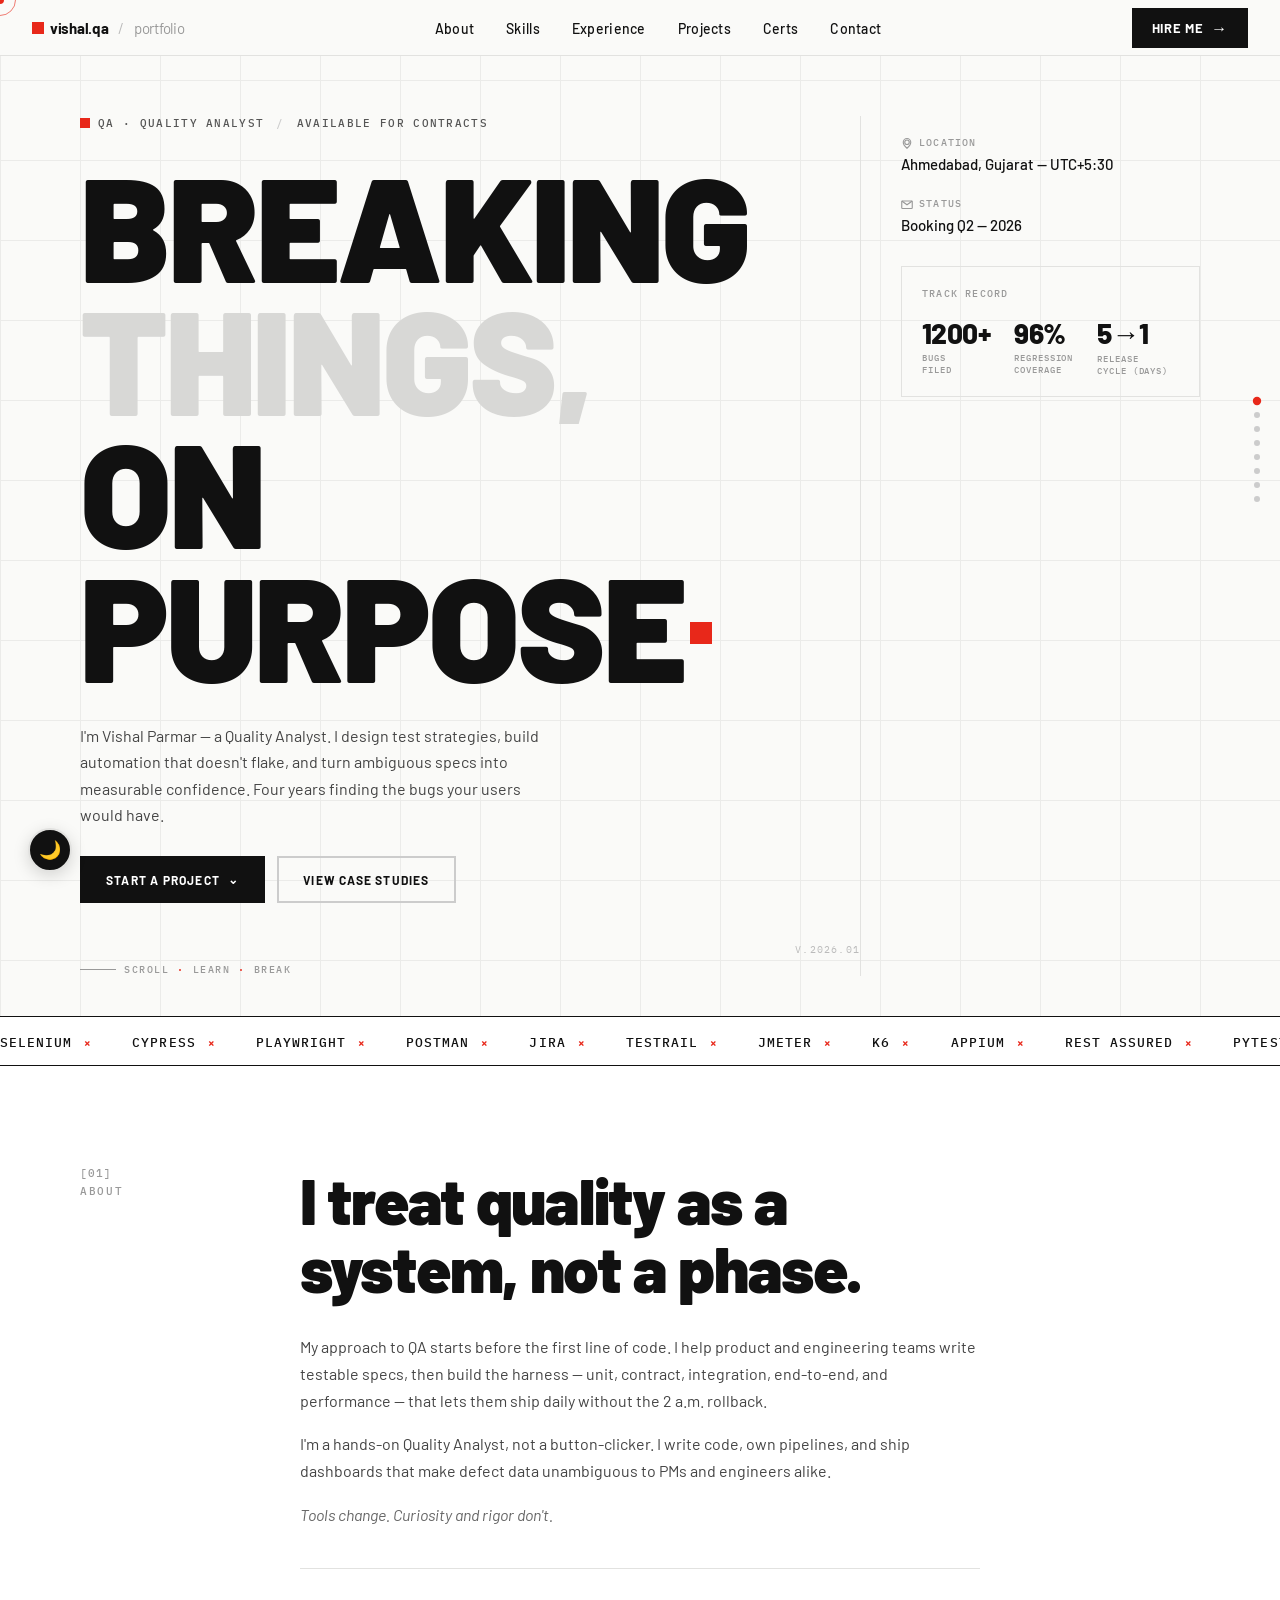
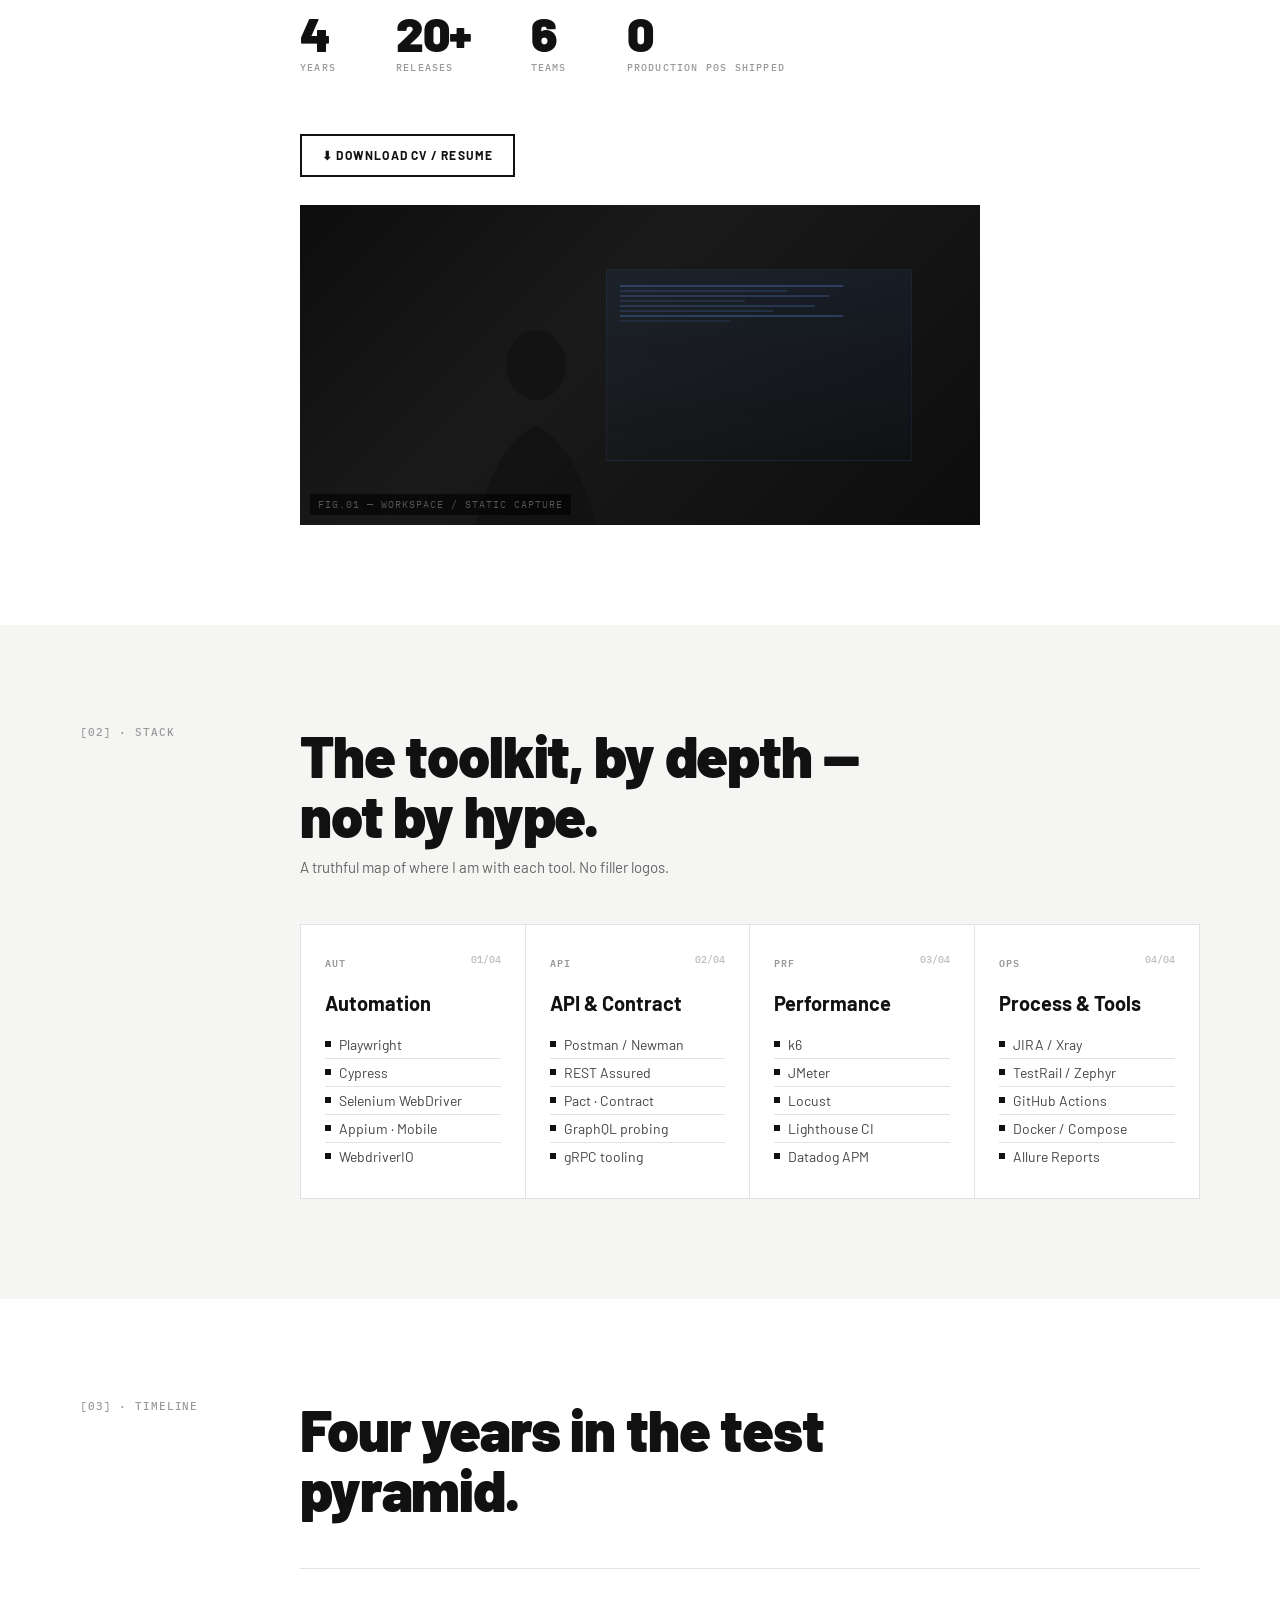
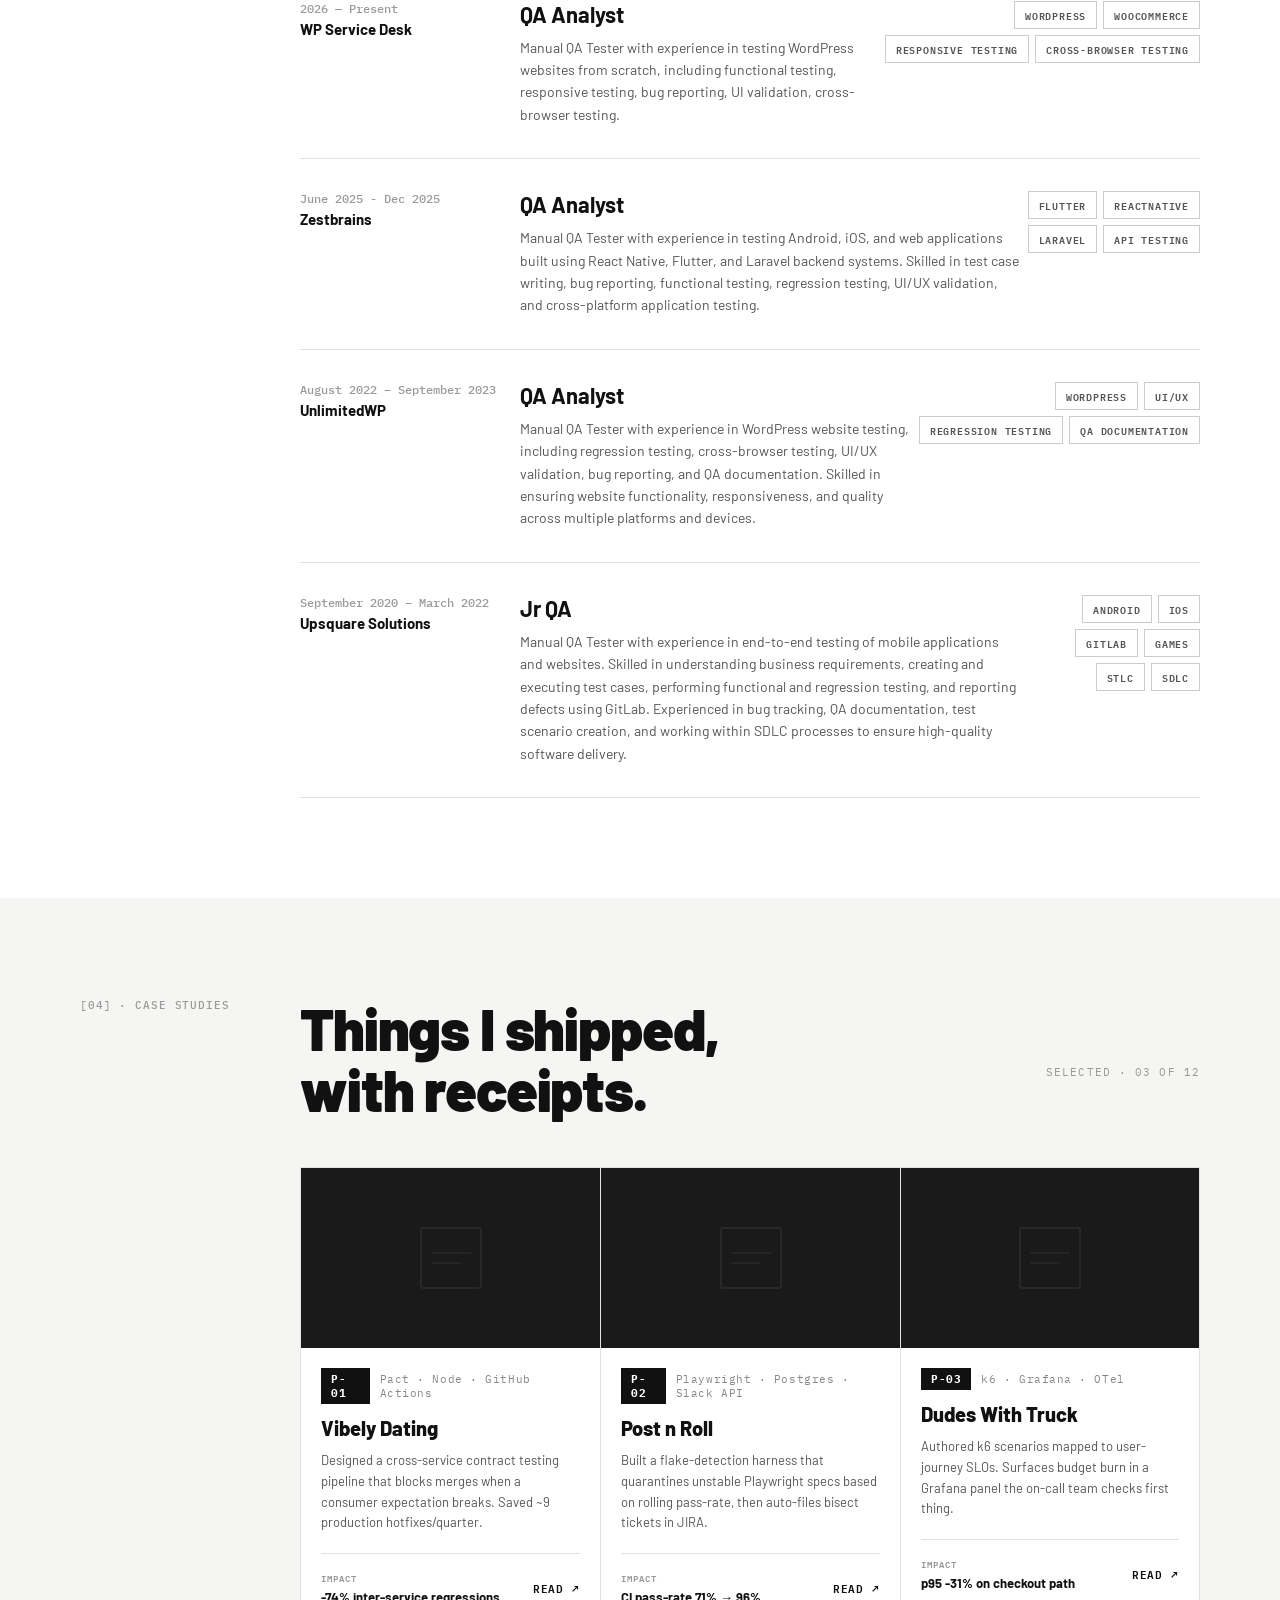
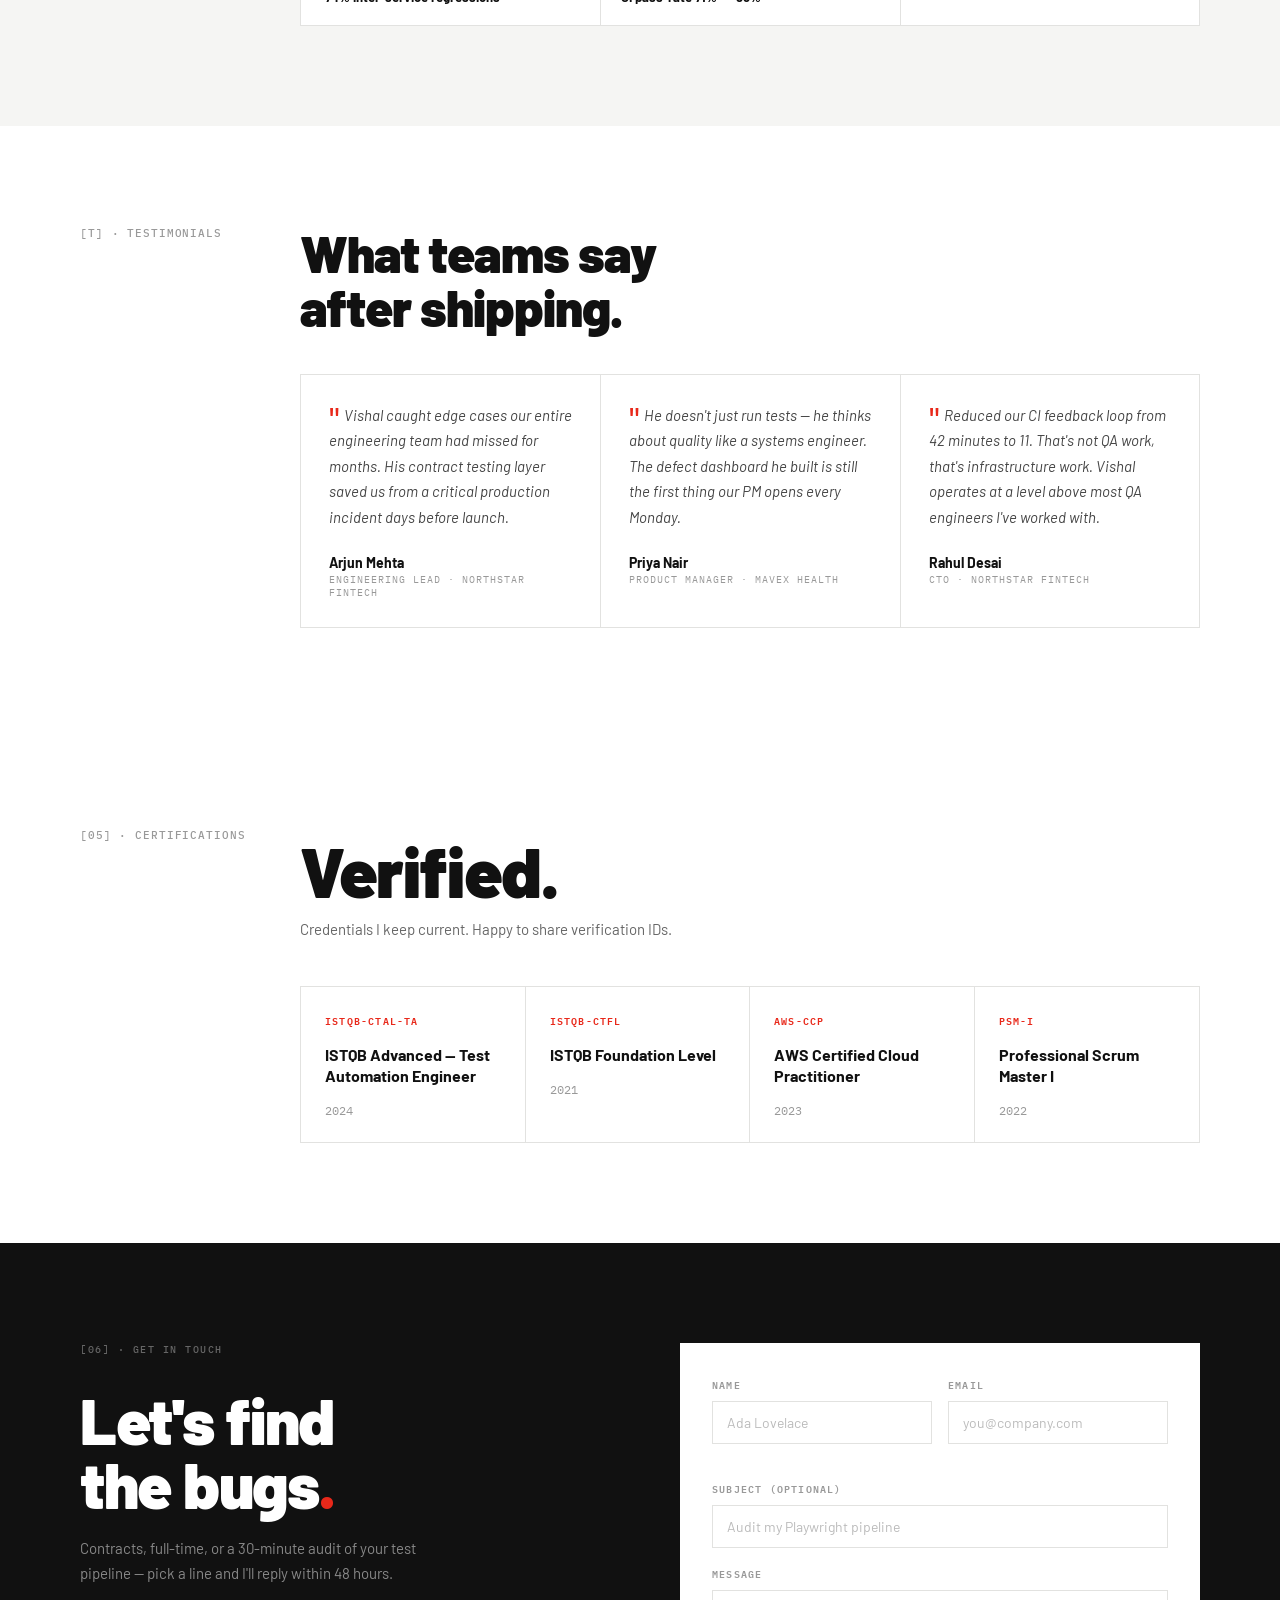
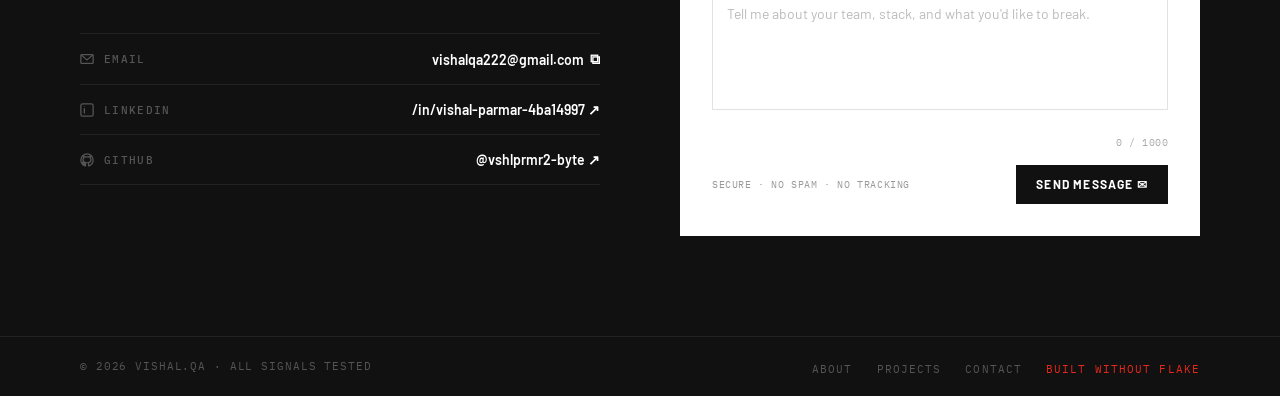
==== index.html @ cb2c998e "Update index.html" ====
<!DOCTYPE html>
<html lang="en">
<head>
<meta charset="UTF-8">
<meta name="viewport" content="width=device-width, initial-scale=1.0">
<title>vishal.qa / portfolio</title>
<meta name="description" content="Vishal Parmar — Quality Analyst. I design test strategies, build automation that doesn't flake, and turn ambiguous specs into measurable confidence.">
<meta name="keywords" content="QA, Quality Analyst, Test Automation, Playwright, Cypress, Selenium, Ahmedabad">
<meta name="author" content="Vishal Parmar">
<meta property="og:title" content="Vishal Parmar — QA Engineer Portfolio">
<meta property="og:description" content="Breaking things on purpose. Quality Analyst with 4 years building automation that doesn't flake.">
<meta property="og:type" content="website">
<meta property="og:url" content="https://vshlprmr2-byte.github.io/VishalQAWebSite/">
<meta name="twitter:card" content="summary_large_image">
<meta name="twitter:title" content="Vishal Parmar — QA Engineer Portfolio">
<meta name="twitter:description" content="Breaking things on purpose. QA Analyst specializing in test automation.">
<link rel="stylesheet" href="style.css">
<link rel="icon" href="data:image/svg+xml,<svg xmlns='http://www.w3.org/2000/svg' viewBox='0 0 32 32'><rect width='32' height='32' fill='%23E8281A'/><circle cx='16' cy='16' r='7' fill='none' stroke='%23fff' stroke-width='2'/><line x1='16' y1='2' x2='16' y2='30' stroke='%23fff' stroke-width='1.5'/><line x1='2' y1='16' x2='30' y2='16' stroke='%23fff' stroke-width='1.5'/></svg>">
<link href="https://fonts.googleapis.com/css2?family=Barlow:ital,wght@0,400;0,500;0,600;0,700;0,800;0,900;1,400;1,700;1,800;1,900&family=Barlow+Condensed:wght@400;500;600;700;800;900&family=IBM+Plex+Mono:wght@400;500&display=swap" rel="stylesheet">

  <!-- Mobile Nav Toggle -->
  <style>
    /*
      Animation delays for hero words — actual keyframes live in style.css
      (slideInWord: grey → black, slideInGhost: grey stays grey)
    */
    .hero-title .word-w1 { animation-delay: 0.12s; -webkit-text-stroke: 0 !important; }
    .hero-title .word-w2 { animation-delay: 0.26s; }
    .hero-title .word-w3 { animation-delay: 0.40s; -webkit-text-stroke: 0 !important; }
    .hero-title .word-w4 { animation-delay: 0.54s; -webkit-text-stroke: 0 !important; }
  </style>
</head>
<body>

<!-- PAGE LOADER -->
<div class="page-loader" id="pageLoader">
  <div class="loader-logo"><div class="loader-red"></div> vishal.qa</div>
  <div class="loader-bar-wrap"><div class="loader-bar"></div></div>
  <div class="loader-text">initialising test suite...</div>
</div>

<!-- CUSTOM CURSOR -->
<div class="cursor-dot" id="cursorDot"></div>
<div class="cursor-ring" id="cursorRing"></div>

<!-- SCROLL PROGRESS -->
<div class="scroll-progress" id="scrollProgress"></div>

<!-- SECTION DOTS -->
<div class="section-progress" id="sectionProgress"></div>

<!-- BACK TO TOP -->
<a href="#hero" class="back-to-top" id="backToTop">↑</a>

<!-- DARK MODE TOGGLE -->
<button class="dark-toggle" id="darkToggle" title="Toggle dark mode">🌙</button>

<!-- COPY TOAST -->
<div class="copy-toast" id="copyToast">EMAIL COPIED ✓</div>

<!-- NAV -->
<nav>
  <a href="#hero" class="nav-logo">
    <span class="red-sq"></span>
    <span>vishal.qa</span>
    <span class="slash">/</span>
    <span class="portfolio">portfolio</span>
  </a>
  <ul class="nav-links">
    <li><a href="#about">About</a></li>
    <li><a href="#skills">Skills</a></li>
    <li><a href="#experience">Experience</a></li>
    <li><a href="#projects">Projects</a></li>
    <li><a href="#certs">Certs</a></li>
    <li><a href="#contact">Contact</a></li>
  </ul>
  <a href="#contact" class="nav-cta">HIRE ME <span class="arrow">→</span></a>
  <button class="hamburger" onclick="toggleMenu()" aria-label="Menu">
    <span></span><span></span><span></span>
  </button>
</nav>
<div class="mobile-menu" id="mobileMenu">
  <a href="#about" onclick="toggleMenu()">About</a>
  <a href="#skills" onclick="toggleMenu()">Skills</a>
  <a href="#experience" onclick="toggleMenu()">Experience</a>
  <a href="#projects" onclick="toggleMenu()">Projects</a>
  <a href="#certs" onclick="toggleMenu()">Certs</a>
  <a href="#contact" onclick="toggleMenu()">Contact</a>
</div>

<!-- HERO -->
<section id="hero">
  <div class="grid-bg"></div>
  <div class="hero-inner">
    <div class="hero-left">
      <div class="hero-badge">
        <span class="red-sq"></span>
        <span>QA · QUALITY ANALYST</span>
        <span class="divider">/</span>
        <span>AVAILABLE FOR CONTRACTS</span>
      </div>

      <h1 class="hero-title">
        <span class="line-solid"><span class="word word-w1">BREAKING</span></span>
        <span class="line-ghost"><span class="word word-w2">THINGS,</span></span>
        <span class="line-solid"><span class="word word-w3">ON</span></span>
        <span class="line-solid"><span class="word word-w4">PURPOSE</span><span class="red-period"></span></span>
      </h1>

      <p class="hero-desc">
        I'm Vishal Parmar — a Quality Analyst. I design test strategies, build automation that doesn't flake, and turn ambiguous specs into measurable confidence. Four years finding the bugs your users would have.
      </p>

      <div class="hero-btns">
        <a href="#contact" class="btn-primary">START A PROJECT <span>⌄</span></a>
        <a href="#projects" class="btn-secondary">VIEW CASE STUDIES</a>
      </div>

      <div class="hero-scroll-hint">
        SCROLL <span class="dot">·</span> LEARN <span class="dot">·</span> BREAK
      </div>

      <div class="hero-version">V.2026.01</div>
    </div>

    <div class="hero-right">
      <div class="hero-info-block">
        <div class="info-label">
          <svg viewBox="0 0 16 16" fill="none" stroke="currentColor" stroke-width="1.5">
            <circle cx="8" cy="7" r="3"/><path d="M8 2C5.24 2 3 4.24 3 7c0 3.75 5 8 5 8s5-4.25 5-8c0-2.76-2.24-5-5-5z"/>
          </svg>
          LOCATION
        </div>
        <div class="info-value">Ahmedabad, Gujarat — UTC+5:30</div>
      </div>

      <div class="hero-info-block">
        <div class="info-label">
          <svg viewBox="0 0 16 16" fill="none" stroke="currentColor" stroke-width="1.5">
            <polyline points="1 4 8 9 15 4"/><rect x="1" y="4" width="14" height="10" rx="1"/>
          </svg>
          STATUS
        </div>
        <div class="info-value">Booking Q2 — 2026</div>
      </div>

      <div class="track-record-card">
        <div class="track-label">TRACK RECORD</div>
        <div class="track-stats">
          <div class="track-stat">
            <div class="stat-num" id="s-bugs">1,200+</div>
            <div class="stat-label">BUGS<br>FILED</div>
          </div>
          <div class="track-stat">
            <div class="stat-num" id="s-regression">96%</div>
            <div class="stat-label">REGRESSION<br>COVERAGE</div>
          </div>
          <div class="track-stat">
            <div class="stat-num" id="s-release">5→1</div>
            <div class="stat-label">RELEASE<br>CYCLE (DAYS)</div>
          </div>
        </div>
      </div>
    </div>
  </div>
</section>

<!-- TICKER -->
<div class="ticker-wrap">
  <div class="ticker-track" id="ticker">
    <!-- items injected via JS -->
  </div>
</div>

<!-- ABOUT -->
<section id="about">
  <div class="about-inner">
    <div class="about-sidebar">
      <div class="section-num">[01]</div>
      <div class="section-label">ABOUT</div>
    </div>
    <div class="about-right fade-in">
      <h2 class="about-heading">I treat quality as a<br>system, not a phase.</h2>
      <p class="about-body">My approach to QA starts before the first line of code. I help product and engineering teams write testable specs, then build the harness — unit, contract, integration, end-to-end, and performance — that lets them ship daily without the 2 a.m. rollback.</p>
      <p class="about-body">I'm a hands-on Quality Analyst, not a button-clicker. I write code, own pipelines, and ship dashboards that make defect data unambiguous to PMs and engineers alike.</p>
      <p class="about-body"><em>Tools change. Curiosity and rigor don't.</em></p>

      <div class="about-divider"></div>

      <div class="about-stats">
        <div class="astat">
          <div class="astat-num" id="s-years">4</div>
          <div class="astat-label">YEARS</div>
        </div>
        <div class="astat">
          <div class="astat-num" id="s-releases">20+</div>
          <div class="astat-label">RELEASES</div>
        </div>
        <div class="astat">
          <div class="astat-num" id="s-teams">6</div>
          <div class="astat-label">TEAMS</div>
        </div>
        <div class="astat">
          <div class="astat-num" id="s-p0s">0</div>
          <div class="astat-label">PRODUCTION P0S SHIPPED</div>
        </div>
      </div>

      <a href="VishalParmarCV.pdf" class="cv-btn" download>⬇ DOWNLOAD CV / RESUME</a>
      <div class="about-img" style="margin-top:28px;">
        <!-- Dark workspace image using CSS art -->
        <div style="width:100%;height:320px;background:linear-gradient(135deg,#0d0d0d 0%,#1a1a1a 40%,#0d0d0d 100%);position:relative;overflow:hidden;">
          <!-- Monitor glow effect -->
          <div style="position:absolute;right:10%;top:20%;width:45%;height:60%;background:linear-gradient(180deg,rgba(40,80,140,0.15) 0%,rgba(20,40,80,0.05) 100%);border:1px solid rgba(80,120,200,0.1);"></div>
          <!-- Code lines -->
          <div style="position:absolute;right:12%;top:25%;width:41%;display:flex;flex-direction:column;gap:3px;">
            <div style="height:2px;background:rgba(100,160,255,0.25);width:80%;"></div>
            <div style="height:2px;background:rgba(100,160,255,0.15);width:60%;"></div>
            <div style="height:2px;background:rgba(100,160,255,0.2);width:75%;"></div>
            <div style="height:2px;background:rgba(100,160,255,0.12);width:45%;"></div>
            <div style="height:2px;background:rgba(100,160,255,0.2);width:70%;"></div>
            <div style="height:2px;background:rgba(100,160,255,0.15);width:55%;"></div>
            <div style="height:2px;background:rgba(100,160,255,0.25);width:80%;"></div>
            <div style="height:2px;background:rgba(100,160,255,0.1);width:40%;"></div>
          </div>
          <!-- Silhouette -->
          <div style="position:absolute;bottom:0;left:20%;width:200px;height:220px;">
            <svg viewBox="0 0 200 220" style="width:100%;height:100%;opacity:0.7;">
              <ellipse cx="100" cy="60" rx="30" ry="35" fill="#111"/>
              <path d="M40 220 Q60 140 100 120 Q140 140 160 220Z" fill="#111"/>
            </svg>
          </div>
          <div style="position:absolute;bottom:10px;left:10px;font-family:'IBM Plex Mono',monospace;font-size:10px;color:#555;letter-spacing:0.1em;text-transform:uppercase;background:rgba(0,0,0,0.6);padding:4px 8px;">FIG.01 — WORKSPACE / STATIC CAPTURE</div>
        </div>
      </div>
    </div>
  </div>
</section>

<!-- SKILLS -->
<section id="skills">
  <div class="skills-inner">
    <div>
      <div class="section-num">[02] · STACK</div>
    </div>
    <div class="fade-in">
      <h2 class="skills-heading">The toolkit, by depth —<br>not by hype.</h2>
      <p class="skills-sub">A truthful map of where I am with each tool. No filler logos.</p>

      <div class="skills-grid" id="skills-grid">
    </div>
  </div>
</section>

<!-- EXPERIENCE -->
<section id="experience">
  <div class="exp-inner">
    <div>
      <div class="section-num">[03] · TIMELINE</div>
    </div>
    <div class="fade-in">
      <h2 class="exp-heading">Four years in the test<br>pyramid.</h2>
      <div class="exp-list" id="exp-list">
      </div>
    </div>
  </div>
</section>

<!-- PROJECTS -->
<section id="projects">
  <div class="proj-inner">
    <div>
      <div class="section-num">[04] · CASE STUDIES</div>
    </div>
    <div class="fade-in">
      <div class="proj-heading-row">
        <h2 class="proj-heading">Things I shipped,<br>with receipts.</h2>
        <div class="proj-count">SELECTED · 03 OF 12</div>
      </div>

      <div class="proj-grid" id="proj-grid">
      </div>
    </div>
  </div>
</section>


<!-- TESTIMONIALS -->
<section id="testimonials">
  <div class="test-inner">
    <div>
      <div class="section-num">[T] · TESTIMONIALS</div>
    </div>
    <div class="fade-in">
      <h2 class="test-heading">What teams say<br>after shipping.</h2>
      <div class="test-grid">
        <div class="test-card">
          <p class="test-quote">Vishal caught edge cases our entire engineering team had missed for months. His contract testing layer saved us from a critical production incident days before launch.</p>
          <div class="test-author">Arjun Mehta</div>
          <div class="test-role">Engineering Lead · Northstar Fintech</div>
        </div>
        <div class="test-card">
          <p class="test-quote">He doesn't just run tests — he thinks about quality like a systems engineer. The defect dashboard he built is still the first thing our PM opens every Monday.</p>
          <div class="test-author">Priya Nair</div>
          <div class="test-role">Product Manager · Mavex Health</div>
        </div>
        <div class="test-card">
          <p class="test-quote">Reduced our CI feedback loop from 42 minutes to 11. That's not QA work, that's infrastructure work. Vishal operates at a level above most QA engineers I've worked with.</p>
          <div class="test-author">Rahul Desai</div>
          <div class="test-role">CTO · Northstar Fintech</div>
        </div>
      </div>
    </div>
  </div>
</section>

<!-- CERTS -->
<section id="certs">
  <div class="certs-inner">
    <div>
      <div class="section-num">[05] · CERTIFICATIONS</div>
    </div>
    <div class="fade-in">
      <h2 class="certs-heading">Verified.</h2>
      <p class="certs-sub">Credentials I keep current. Happy to share verification IDs.</p>

      <div class="certs-grid" id="certs-grid">
      </div>
    </div>
  </div>
</section>

<!-- CONTACT -->
<section id="contact">
  <div class="contact-inner">
    <div class="contact-left">
      <div class="contact-section-label">[06] · GET IN TOUCH</div>
      <h2 class="contact-heading">Let's find<br>the bugs<span class="red-period">.</span></h2>
      <p class="contact-desc">Contracts, full-time, or a 30-minute audit of your test pipeline — pick a line and I'll reply within 48 hours.</p>

      <ul class="contact-links">
        <li class="contact-link">
          <span class="contact-link-label">
            <svg width="14" height="14" viewBox="0 0 16 16" fill="none" stroke="currentColor" stroke-width="1.5"><rect x="1" y="3" width="14" height="10" rx="1"/><polyline points="1 3 8 9 15 3"/></svg>
            EMAIL
          </span>
          <button class="copy-email-btn" onclick="copyEmail()">vishalqa222@gmail.com <span>⧉</span></button>
        </li>
        <li class="contact-link">
          <span class="contact-link-label">
            <svg width="14" height="14" viewBox="0 0 16 16" fill="none" stroke="currentColor" stroke-width="1.5"><rect x="1" y="1" width="14" height="14" rx="2"/><path d="M5 12V6M5 4v-.5"/></svg>
            LINKEDIN
          </span>
          <a href="https://www.linkedin.com/in/vishal-parmar-4ba14997" target="_blank" class="contact-link-val">/in/vishal-parmar-4ba14997 ↗</a>
        </li>
        <li class="contact-link">
          <span class="contact-link-label">
            <svg width="14" height="14" viewBox="0 0 16 16" fill="none" stroke="currentColor" stroke-width="1.5"><path d="M8 1C4.13 1 1 4.13 1 8c0 3.09 2.01 5.72 4.79 6.65.35.06.48-.15.48-.34v-1.2c-1.95.42-2.36-.94-2.36-.94-.32-.81-.78-1.02-.78-1.02-.64-.43.05-.42.05-.42.7.05 1.07.72 1.07.72.62 1.07 1.63.76 2.03.58.06-.45.24-.76.44-.93-1.55-.18-3.19-.78-3.19-3.46 0-.76.27-1.39.72-1.88-.07-.18-.31-.89.07-1.85 0 0 .59-.19 1.93.72a6.7 6.7 0 0 1 3.5 0c1.34-.91 1.93-.72 1.93-.72.38.96.14 1.67.07 1.85.45.49.72 1.12.72 1.88 0 2.69-1.64 3.28-3.2 3.45.25.22.48.65.48 1.31v1.94c0 .19.13.41.49.34A7.001 7.001 0 0 0 15 8C15 4.13 11.87 1 8 1z"/></svg>
            GITHUB
          </span>
          <a href="https://github.com/vshlprmr2-byte" target="_blank" class="contact-link-val">@vshlprmr2-byte ↗</a>
        </li>
      </ul>
    </div>

    <div class="contact-form">
      <div class="form-row">
        <div class="form-group" style="margin-bottom:0;">
          <label class="form-label">NAME</label>
          <input type="text" id="f-name" class="form-input" placeholder="Ada Lovelace"><span class="field-error" id="err-name"></span>
        </div>
        <div class="form-group" style="margin-bottom:0;">
          <label class="form-label">EMAIL</label>
          <input type="email" id="f-email" class="form-input" placeholder="you@company.com"><span class="field-error" id="err-email"></span>
        </div>
      </div>
      <div class="form-group">
        <label class="form-label">SUBJECT (OPTIONAL)</label>
        <input type="text" id="f-subject" class="form-input" placeholder="Audit my Playwright pipeline">
      </div>
      <div class="form-group">
        <label class="form-label">MESSAGE</label>
        <textarea id="f-message" class="form-textarea" placeholder="Tell me about your team, stack, and what you'd like to break." maxlength="1000" oninput="updateCharCount()"></textarea><span class="field-error" id="err-message"></span><div class="char-count" id="char-count">0 / 1000</div>
      </div>
      <div id="form-success" class="form-success-msg">✓ MESSAGE SENT — I'LL REPLY WITHIN 48 HOURS</div>
      <div class="form-footer">
        <span class="form-trust">SECURE · NO SPAM · NO TRACKING</span>
        <button class="btn-send" onclick="handleSend()">SEND MESSAGE ✉</button>
      </div>
    </div>
  </div>
</section>

<!-- FOOTER -->
<footer>
  <span class="footer-copy">© 2026 VISHAL.QA · ALL SIGNALS TESTED</span>
  <ul class="footer-links">
    <li><a href="#about">ABOUT</a></li>
    <li><a href="#projects">PROJECTS</a></li>
    <li><a href="#contact">CONTACT</a></li>
    <li><a href="#" class="built">BUILT WITHOUT FLAKE</a></li>
  </ul>
</footer>

<script>
  // ─── TICKER ───
  const tools = ['SELENIUM','CYPRESS','PLAYWRIGHT','POSTMAN','JIRA','TESTRAIL','JMETER','K6','APPIUM','REST ASSURED','PYTEST','ALLURE','GITHUB ACTIONS','PACT','GRAFANA','DOCKER'];
  const ticker = document.getElementById('ticker');
  const items = [...tools, ...tools]; // double for seamless loop
  ticker.innerHTML = items.map(t =>
    `<span class="ticker-item">${t}<span class="x">×</span></span>`
  ).join('');

  // ─── FADE IN ───
  const observer = new IntersectionObserver((entries) => {
    entries.forEach(e => {
      if (e.isIntersecting) {
        e.target.classList.add('visible');
      }
    });
  }, { threshold: 0.1 });

  document.querySelectorAll('.fade-in').forEach(el => observer.observe(el));

  // ─── SEND ───
  // ─── FORM VALIDATION ───
  function validateEmail(email) {
    return /^[^\s@]+@[^\s@]+\.[^\s@]+$/.test(email);
  }

  function setFieldState(input, errorEl, isValid, msg) {
    input.classList.toggle('error', !isValid);
    input.classList.toggle('success', isValid);
    errorEl.textContent = isValid ? '' : msg;
  }

  function clearFieldState(input, errorEl) {
    input.classList.remove('error', 'success');
    errorEl.textContent = '';
  }

  // Live validation on blur
  document.getElementById('f-name').addEventListener('blur', function() {
    const val = this.value.trim();
    setFieldState(this, document.getElementById('err-name'),
      val.length >= 2, val.length === 0 ? 'NAME IS REQUIRED' : 'NAME IS TOO SHORT');
  });
  document.getElementById('f-name').addEventListener('input', function() {
    if (this.classList.contains('error')) {
      const val = this.value.trim();
      setFieldState(this, document.getElementById('err-name'),
        val.length >= 2, val.length === 0 ? 'NAME IS REQUIRED' : 'NAME IS TOO SHORT');
    }
  });

  document.getElementById('f-email').addEventListener('blur', function() {
    const val = this.value.trim();
    setFieldState(this, document.getElementById('err-email'),
      validateEmail(val), val.length === 0 ? 'EMAIL IS REQUIRED' : 'ENTER A VALID EMAIL ADDRESS');
  });
  document.getElementById('f-email').addEventListener('input', function() {
    if (this.classList.contains('error')) {
      const val = this.value.trim();
      setFieldState(this, document.getElementById('err-email'),
        validateEmail(val), val.length === 0 ? 'EMAIL IS REQUIRED' : 'ENTER A VALID EMAIL ADDRESS');
    }
  });

  document.getElementById('f-message').addEventListener('blur', function() {
    const val = this.value.trim();
    setFieldState(this, document.getElementById('err-message'),
      val.length >= 10, val.length === 0 ? 'MESSAGE IS REQUIRED' : 'MESSAGE IS TOO SHORT (MIN 10 CHARS)');
  });
  document.getElementById('f-message').addEventListener('input', function() {
    if (this.classList.contains('error')) {
      const val = this.value.trim();
      setFieldState(this, document.getElementById('err-message'),
        val.length >= 10, val.length === 0 ? 'MESSAGE IS REQUIRED' : 'MESSAGE IS TOO SHORT (MIN 10 CHARS)');
    }
  });

  function updateCharCount() {
    const ta = document.getElementById('f-message');
    const cc = document.getElementById('char-count');
    const len = ta.value.length;
    cc.textContent = len + ' / 1000';
    cc.className = 'char-count' + (len > 900 ? ' over' : len > 700 ? ' warn' : '');
  }

  async function handleSend() {
    const name    = document.getElementById('f-name');
    const email   = document.getElementById('f-email');
    const subject = document.getElementById('f-subject');
    const message = document.getElementById('f-message');
    const btn     = document.querySelector('.btn-send');

    const nameVal    = name.value.trim();
    const emailVal   = email.value.trim();
    const messageVal = message.value.trim();

    let valid = true;

    // Validate name
    if (nameVal.length < 2) {
      setFieldState(name, document.getElementById('err-name'), false,
        nameVal.length === 0 ? 'NAME IS REQUIRED' : 'NAME IS TOO SHORT');
      valid = false;
    } else {
      setFieldState(name, document.getElementById('err-name'), true, '');
    }

    // Validate email
    if (!validateEmail(emailVal)) {
      setFieldState(email, document.getElementById('err-email'), false,
        emailVal.length === 0 ? 'EMAIL IS REQUIRED' : 'ENTER A VALID EMAIL ADDRESS');
      valid = false;
    } else {
      setFieldState(email, document.getElementById('err-email'), true, '');
    }

    // Validate message
    if (messageVal.length < 10) {
      setFieldState(message, document.getElementById('err-message'), false,
        messageVal.length === 0 ? 'MESSAGE IS REQUIRED' : 'MESSAGE IS TOO SHORT (MIN 10 CHARS)');
      valid = false;
    } else {
      setFieldState(message, document.getElementById('err-message'), true, '');
    }

    if (!valid) {
      // Shake the button
      btn.style.transform = 'translateX(-6px)';
      setTimeout(() => btn.style.transform = 'translateX(6px)', 80);
      setTimeout(() => btn.style.transform = 'translateX(-4px)', 160);
      setTimeout(() => btn.style.transform = 'translateX(0)', 240);
      return;
    }

    // ── FORMSPREE SUBMISSION ──
    btn.textContent = 'SENDING...';
    btn.disabled = true;
    btn.style.opacity = '0.7';

    try {
      const formData = new FormData();
      formData.append('name',    nameVal);
      formData.append('email',   emailVal);
      formData.append('subject', subject.value.trim() || '(no subject)');
      formData.append('message', messageVal);

      const res = await fetch('https://formspree.io/f/mqenrgnz', {
        method:  'POST',
        body:    formData,
        headers: { 'Accept': 'application/json' }
      });

      if (res.ok) {
        // ── SUCCESS ──
        btn.textContent = 'SENT ✓';
        btn.style.background = '#1a7a3a';
        btn.style.opacity = '1';
        document.getElementById('form-success').style.display = 'block';

        // Reset after 4s
        setTimeout(() => {
          name.value = ''; email.value = '';
          subject.value = ''; message.value = '';
          [name, email, message].forEach(el => el.classList.remove('error','success'));
          ['err-name','err-email','err-message'].forEach(id => {
            document.getElementById(id).textContent = '';
          });
          document.getElementById('char-count').textContent = '0 / 1000';
          btn.textContent = 'SEND MESSAGE ✉';
          btn.style.background = '';
          btn.disabled = false;
          document.getElementById('form-success').style.display = 'none';
        }, 4000);

      } else {
        const json = await res.json().catch(() => ({}));
        throw new Error(json?.errors?.map(e => e.message).join(', ') || 'Server error');
      }

    } catch (err) {
      btn.textContent = 'FAILED — TRY AGAIN';
      btn.style.background = '#7a1a1a';
      btn.style.opacity = '1';
      btn.disabled = false;
      setTimeout(() => {
        btn.textContent = 'SEND MESSAGE ✉';
        btn.style.background = '';
      }, 3500);
      console.error('Formspree error:', err.message);
    }
  }

  // ─── NAV active highlight ───
  const sections = document.querySelectorAll('section[id]');
  const navLinks = document.querySelectorAll('.nav-links a');

  window.addEventListener('scroll', () => {
    let current = '';
    sections.forEach(s => {
      if (window.scrollY >= s.offsetTop - 100) current = s.id;
    });
    navLinks.forEach(a => {
      a.style.color = a.getAttribute('href') === '#' + current ? 'var(--red)' : '';
    });
  });
</script>

<script>
  /* ╔══════════════════════════════════════════════════════════════╗
     ║           PORTFOLIO CONFIG — EDIT EVERYTHING HERE           ║
     ║  Stats · Skills · Experience · Projects · Certifications    ║
     ╚══════════════════════════════════════════════════════════════╝ */

  // ── STATS ──────────────────────────────────────────────────────
  const STATS = {
    bugsField:          "1,200+",
    regressionCoverage: "96%",
    releaseCycle:       "5→1",
    years:              "4",
    releases:           "20+",
    teams:              "6",
    p0sShipped:         "0",
  };

  // ── SKILLS ─────────────────────────────────────────────────────
  const SKILLS = [
    {
      tag: "AUT", num: "01/04", title: "Automation",
      items: ["Playwright","Cypress","Selenium WebDriver","Appium · Mobile","WebdriverIO"]
    },
    {
      tag: "API", num: "02/04", title: "API & Contract",
      items: ["Postman / Newman","REST Assured","Pact · Contract","GraphQL probing","gRPC tooling"]
    },
    {
      tag: "PRF", num: "03/04", title: "Performance",
      items: ["k6","JMeter","Locust","Lighthouse CI","Datadog APM"]
    },
    {
      tag: "OPS", num: "04/04", title: "Process & Tools",
      items: ["JIRA / Xray","TestRail / Zephyr","GitHub Actions","Docker / Compose","Allure Reports"]
    },
  ];

  // ── EXPERIENCE ─────────────────────────────────────────────────
  const EXPERIENCE = [
    {
      dates:   "2026 — Present",
      company: "WP Service Desk",
      title:   "QA Analyst",
      desc:    "Manual QA Tester with experience in testing WordPress websites from scratch, including functional testing, responsive testing, bug reporting, UI validation, cross-browser testing.",
      tags:    [["Wordpress","WooCommerce"],["Responsive Testing","Cross-Browser Testing"]]
    },
    {
      dates:   "June 2025 - Dec 2025",
      company: "Zestbrains",
      title:   "QA Analyst",
      desc:    "Manual QA Tester with experience in testing Android, iOS, and web applications built using React Native, Flutter, and Laravel backend systems. Skilled in test case writing, bug reporting, functional testing, regression testing, UI/UX validation, and cross-platform application testing.",
      tags:    [["Flutter","Reactnative"],["Laravel","API Testing"]]
    },
{
      dates:   "August 2022 – September 2023",
      company: "UnlimitedWP",
      title:   "QA Analyst",
      desc:    "Manual QA Tester with experience in WordPress website testing, including regression testing, cross-browser testing, UI/UX validation, bug reporting, and QA documentation. Skilled in ensuring website functionality, responsiveness, and quality across multiple platforms and devices.",
      tags:    [["Wordpress","UI/UX"],["Regression  Testing","QA Documentation"]]
    },
{
      dates:   "September 2020 – March 2022",
      company: "Upsquare Solutions",
      title:   "Jr QA",
      desc:    "Manual QA Tester with experience in end-to-end testing of mobile applications and websites. Skilled in understanding business requirements, creating and executing test cases, performing functional and regression testing, and reporting defects using GitLab. Experienced in bug tracking, QA documentation, test scenario creation, and working within SDLC processes to ensure high-quality software delivery.",
      tags:    [["Android","IOS"],["Gitlab","Games"],["STLC","SDLC"]]
    },


  ];

  // ── PROJECTS ───────────────────────────────────────────────────
  const PROJECTS = [
    {
      id:     "P-01",
      tech:   "Pact · Node · GitHub Actions",
      title:  "Vibely Dating",
      desc:   "Designed a cross-service contract testing pipeline that blocks merges when a consumer expectation breaks. Saved ~9 production hotfixes/quarter.",
      impact: "-74% inter-service regressions",
      link:   "https://apps.apple.com/us/app/vibely-dating/id6753678236"
    },
    {
      id:     "P-02",
      tech:   "Playwright · Postgres · Slack API",
      title:  "Post n Roll",
      desc:   "Built a flake-detection harness that quarantines unstable Playwright specs based on rolling pass-rate, then auto-files bisect tickets in JIRA.",
      impact: "CI pass-rate 71% → 96%",
      link:   "https://post-n-roll.com/"
    },
    {
      id:     "P-03",
      tech:   "k6 · Grafana · OTel",
      title:  "Dudes With Truck",
      desc:   "Authored k6 scenarios mapped to user-journey SLOs. Surfaces budget burn in a Grafana panel the on-call team checks first thing.",
      impact: "p95 -31% on checkout path",
      link:   "https://dudeswithtrucks.com/"
    },
  ];

  // ── CERTIFICATIONS ─────────────────────────────────────────────
  const CERTIFICATIONS = [
    { code: "ISTQB-CTAL-TA", name: "ISTQB Advanced — Test Automation Engineer", year: "2024" },
    { code: "ISTQB-CTFL",    name: "ISTQB Foundation Level",                     year: "2021" },
    { code: "AWS-CCP",       name: "AWS Certified Cloud Practitioner",            year: "2023" },
    { code: "PSM-I",         name: "Professional Scrum Master I",                 year: "2022" },
  ];

  /* ════════════════════════════════════════════════════════════════
     AUTO-RENDER — no need to edit below this line
     ════════════════════════════════════════════════════════════════ */

  // Apply stats
  document.getElementById("s-bugs").textContent       = STATS.bugsField;
  document.getElementById("s-regression").textContent = STATS.regressionCoverage;
  document.getElementById("s-release").textContent    = STATS.releaseCycle;
  document.getElementById("s-years").textContent      = STATS.years;
  document.getElementById("s-releases").textContent   = STATS.releases;
  document.getElementById("s-teams").textContent      = STATS.teams;
  document.getElementById("s-p0s").textContent        = STATS.p0sShipped;

  // Render skills
  const skillsGrid = document.getElementById("skills-grid");
  skillsGrid.innerHTML = SKILLS.map(s => `
    <div class="skill-card">
      <div class="skill-card-header">
        <span class="skill-tag">${s.tag}</span>
        <span class="skill-num">${s.num}</span>
      </div>
      <div class="skill-title">${s.title}</div>
      <ul class="skill-list">
        ${s.items.map(i => `<li>${i}</li>`).join("")}
      </ul>
    </div>
  `).join("");

  // Render experience
  const expList = document.getElementById("exp-list");
  expList.innerHTML = EXPERIENCE.map(e => `
    <div class="exp-item">
      <div>
        <div class="exp-dates">${e.dates}</div>
        <div class="exp-company">${e.company}</div>
      </div>
      <div>
        <div class="exp-title">${e.title}</div>
        <p class="exp-desc">${e.desc}</p>
      </div>
      <div class="exp-tags">
        ${e.tags.map(row => `
          <div class="exp-tag-row">
            ${row.map(t => `<span class="exp-tag">${t}</span>`).join("")}
          </div>
        `).join("")}
      </div>
    </div>
  `).join("");

  // Render projects
  const projGrid = document.getElementById("proj-grid");
  projGrid.innerHTML = PROJECTS.map(p => `
    <div class="proj-card">
      <div class="proj-img-placeholder">
        <svg width="80" height="80" viewBox="0 0 80 80" fill="none">
          <rect x="10" y="10" width="60" height="60" rx="2" stroke="white" stroke-width="2" opacity="0.3"/>
          <line x1="20" y1="35" x2="60" y2="35" stroke="white" stroke-width="1.5" opacity="0.3"/>
          <line x1="20" y1="45" x2="50" y2="45" stroke="white" stroke-width="1.5" opacity="0.3"/>
        </svg>
      </div>
      <div class="proj-body">
        <div class="proj-id-row">
          <span class="proj-id">${p.id}</span>
          <span class="proj-tech">${p.tech}</span>
        </div>
        <div class="proj-title">${p.title}</div>
        <p class="proj-desc">${p.desc}</p>
        <div class="proj-footer">
          <div>
            <div class="proj-impact-label">IMPACT</div>
            <div class="proj-impact-val">${p.impact}</div>
          </div>
          <a href="${p.link}" class="proj-read">READ ↗</a>
        </div>
      </div>
    </div>
  `).join("");

  // Render certifications
  const certsGrid = document.getElementById("certs-grid");
  certsGrid.innerHTML = CERTIFICATIONS.map(c => `
    <div class="cert-card">
      <div class="cert-code">${c.code}</div>
      <div class="cert-name">${c.name}</div>
      <div class="cert-year">${c.year}</div>
    </div>
  `).join("");

</script>


<script>
  // ── PAGE LOADER ──
  window.addEventListener('load', () => {
    setTimeout(() => {
      document.getElementById('pageLoader').classList.add('hidden');
    }, 1400);
  });

  // ── CUSTOM CURSOR ──
  const dot  = document.getElementById('cursorDot');
  const ring = document.getElementById('cursorRing');
  let mx = 0, my = 0, rx = 0, ry = 0;

  document.addEventListener('mousemove', e => {
    mx = e.clientX; my = e.clientY;
    dot.style.left  = mx + 'px';
    dot.style.top   = my + 'px';
  });

  function animateRing() {
    rx += (mx - rx) * 0.12;
    ry += (my - ry) * 0.12;
    ring.style.left = rx + 'px';
    ring.style.top  = ry + 'px';
    requestAnimationFrame(animateRing);
  }
  animateRing();

  document.querySelectorAll('a, button, .proj-card, .skill-card, .cert-card').forEach(el => {
    el.addEventListener('mouseenter', () => ring.classList.add('hovering'));
    el.addEventListener('mouseleave', () => ring.classList.remove('hovering'));
  });

  document.addEventListener('mouseleave', () => { dot.style.opacity = '0'; ring.style.opacity = '0'; });
  document.addEventListener('mouseenter', () => { dot.style.opacity = '1'; ring.style.opacity = '0.6'; });

  // ── SCROLL PROGRESS BAR ──
  window.addEventListener('scroll', () => {
    const scrollTop = window.scrollY;
    const docHeight = document.body.scrollHeight - window.innerHeight;
    const pct = (scrollTop / docHeight) * 100;
    document.getElementById('scrollProgress').style.width = pct + '%';

    // Back to top visibility
    const btt = document.getElementById('backToTop');
    scrollTop > 400 ? btt.classList.add('visible') : btt.classList.remove('visible');
  });

  // ── SECTION PROGRESS DOTS ──
  const sectionIds = ['hero','about','skills','experience','projects','testimonials','certs','contact'];
  const progWrap = document.getElementById('sectionProgress');
  sectionIds.forEach((id, i) => {
    const d = document.createElement('div');
    d.className = 'prog-dot';
    d.title = id;
    d.addEventListener('click', () => document.getElementById(id)?.scrollIntoView({behavior:'smooth'}));
    progWrap.appendChild(d);
  });

  const progDots = progWrap.querySelectorAll('.prog-dot');
  const sectionEls = sectionIds.map(id => document.getElementById(id)).filter(Boolean);

  const progObserver = new IntersectionObserver(entries => {
    entries.forEach(entry => {
      if (entry.isIntersecting) {
        const idx = sectionIds.indexOf(entry.target.id);
        progDots.forEach((d,i) => d.classList.toggle('active', i === idx));
      }
    });
  }, { threshold: 0.4 });
  sectionEls.forEach(s => progObserver.observe(s));

  // ── DARK MODE ──
  const darkToggle = document.getElementById('darkToggle');
  const saved = localStorage.getItem('darkMode');
  if (saved === 'true') { document.body.classList.add('dark-mode'); darkToggle.textContent = '☀️'; }

  darkToggle.addEventListener('click', () => {
    document.body.classList.toggle('dark-mode');
    const isDark = document.body.classList.contains('dark-mode');
    darkToggle.textContent = isDark ? '☀️' : '🌙';
    localStorage.setItem('darkMode', isDark);
  });

  // ── COUNTER ANIMATION ──
  function animateCounter(el, target, suffix = '', duration = 1600) {
    const isFloat = target % 1 !== 0;
    let start = null;
    const step = (ts) => {
      if (!start) start = ts;
      const progress = Math.min((ts - start) / duration, 1);
      const ease = 1 - Math.pow(1 - progress, 3);
      const current = isFloat ? (ease * target).toFixed(1) : Math.floor(ease * target);
      el.textContent = current + suffix;
      if (progress < 1) requestAnimationFrame(step);
      else el.textContent = target + suffix;
    };
    requestAnimationFrame(step);
  }

  const counters = [
    { id: 's-bugs',       target: 1200, suffix: '+' },
    { id: 's-regression', target: 96,   suffix: '%' },
    { id: 's-years',      target: 4,    suffix: '' },
    { id: 's-releases',   target: 20,   suffix: '+' },
    { id: 's-teams',      target: 6,    suffix: '' },
    { id: 's-p0s',        target: 0,    suffix: '' },
  ];

  const counterObserver = new IntersectionObserver(entries => {
    entries.forEach(entry => {
      if (entry.isIntersecting) {
        const found = counters.find(c => c.id === entry.target.id);
        if (found) {
          animateCounter(entry.target, found.target, found.suffix);
          counterObserver.unobserve(entry.target);
        }
      }
    });
  }, { threshold: 0.5 });

  counters.forEach(c => {
    const el = document.getElementById(c.id);
    if (el) counterObserver.observe(el);
  });

  // ── PARALLAX HERO ──
  window.addEventListener('scroll', () => {
    const hero = document.querySelector('.hero-title');
    if (hero) {
      hero.style.transform = 'translateY(' + (window.scrollY * 0.18) + 'px)';
    }
  });

  // ── COPY EMAIL ──
  function copyEmail() {
    navigator.clipboard.writeText('vishalqa222@gmail.com').then(() => {
      const toast = document.getElementById('copyToast');
      toast.classList.add('show');
      setTimeout(() => toast.classList.remove('show'), 2500);
    });
  }
</script>

<script>
  function toggleMenu() {
    document.getElementById('mobileMenu').classList.toggle('open');
  }
</script>
</body>
</html>
---- style.css ----
*, *::before, *::after { box-sizing: border-box; margin: 0; padding: 0; }

  :root {
    --red: #E8281A;
    --black: #111111;
    --white: #ffffff;
    --gray-light: #f5f5f3;
    --gray-mid: #e8e8e6;
    --gray-text: #888;
    --grid-color: #e2e2e0;
    --font-main: 'Barlow', sans-serif;
    --font-mono: 'IBM Plex Mono', monospace;
  }

  html { scroll-behavior: smooth; }

  body {
    font-family: var(--font-main);
    background: #fafaf8;
    color: var(--black);
    overflow-x: hidden;
  }

  /* ─── NAV ─── */
  nav {
    position: fixed; top: 0; left: 0; right: 0; z-index: 100;
    display: flex; align-items: center; justify-content: space-between;
    padding: 0 32px;
    height: 56px;
    background: rgba(250,250,248,0.96);
    backdrop-filter: blur(8px);
    border-bottom: 1px solid var(--grid-color);
  }

  .nav-logo {
    display: flex; align-items: center; gap: 6px;
    font-family: var(--font-main);
    font-weight: 700;
    font-size: 15px;
    letter-spacing: -0.3px;
    color: var(--black);
    text-decoration: none;
  }
  .nav-logo .red-sq {
    width: 12px; height: 12px;
    background: var(--red);
    flex-shrink: 0;
  }
  .nav-logo .slash { color: #bbb; font-weight: 400; margin: 0 4px; }
  .nav-logo .portfolio { font-weight: 400; color: #999; }

  .nav-links {
    display: flex; gap: 32px; list-style: none;
  }
  .nav-links a {
    font-size: 14px; font-weight: 500;
    color: var(--black); text-decoration: none;
    letter-spacing: 0.02em;
    transition: color 0.15s;
  }
  .nav-links a:hover { color: var(--red); }

  .nav-cta {
    display: flex; align-items: center; gap: 8px;
    padding: 10px 20px;
    background: var(--black); color: var(--white);
    font-family: var(--font-main);
    font-size: 13px; font-weight: 700;
    letter-spacing: 0.05em; text-transform: uppercase;
    border: none; cursor: pointer;
    text-decoration: none;
    transition: background 0.15s;
  }
  .nav-cta:hover { background: #333; }
  .nav-cta .arrow { font-size: 16px; }

  /* ─── GRID BACKGROUND ─── */
  .grid-bg {
    position: absolute; inset: 0; pointer-events: none;
    background-image:
      linear-gradient(var(--grid-color) 1px, transparent 1px),
      linear-gradient(90deg, var(--grid-color) 1px, transparent 1px);
    background-size: 80px 80px;
    opacity: 0.6;
  }

  /* ─── HERO ─── */
  #hero {
    position: relative;
    padding-top: 56px;
    min-height: 100vh;
    overflow: hidden;
  }

  .hero-inner {
    position: relative;
    display: grid;
    grid-template-columns: 1fr 340px;
    gap: 0;
    padding: 60px 80px 40px 80px;
    min-height: calc(100vh - 56px);
  }

  .hero-left { position: relative; }

  .hero-badge {
    display: flex; align-items: center; gap: 8px;
    margin-bottom: 28px;
    font-family: var(--font-mono);
    font-size: 11px; font-weight: 500;
    letter-spacing: 0.12em;
    color: #555;
  }
  .hero-badge .red-sq { width: 10px; height: 10px; background: var(--red); }
  .hero-badge .divider { color: #ccc; margin: 0 4px; }

  .hero-title {
    font-family: 'Barlow', sans-serif;
    font-weight: 900;
    font-size: clamp(96px, 12vw, 148px);
    line-height: 0.9;
    letter-spacing: -0.02em;
    text-transform: uppercase;
    margin-bottom: 0;
  }

  .hero-title .line-ghost {
    display: block;
    color: #d8d8d6;
    -webkit-text-stroke: 0px;
  }

  .hero-title .line-solid {
    display: block;
    color: #d0d0ce;
  }

  /* overflow hidden on each line to clip the slide */
  .hero-title .line-solid,
  .hero-title .line-ghost {
    overflow: hidden;
  }

  /* Each word slides in from left + grey to black */
  .hero-title .word {
    display: inline-block;
    color: #d0d0ce;
    opacity: 0;
    transform: translateX(-120px);
    animation: slideInWord 0.75s cubic-bezier(0.22, 1, 0.36, 1) forwards;
  }

  .hero-title .word-w1 { animation-delay: 0.1s; }
  .hero-title .word-w2 { animation-delay: 0.45s; }
  .hero-title .word-w3 { animation-delay: 0.8s; }

  @keyframes slideInWord {
    0% {
      opacity: 0;
      transform: translateX(-140px);
      color: #d0d0ce;
    }
    40% {
      opacity: 1;
      color: #d0d0ce;
    }
    100% {
      opacity: 1;
      transform: translateX(0);
      color: var(--black);
    }
  }

  /* THINGS slides in but stays grey permanently */
  .hero-title .line-ghost .word {
    animation: slideInGhost 0.75s cubic-bezier(0.22, 1, 0.36, 1) forwards;
    animation-delay: 0.28s;
    opacity: 0;
    transform: translateX(-140px);
    color: #d8d8d6;
  }

  @keyframes slideInGhost {
    0%   { opacity: 0; transform: translateX(-140px); color: #d8d8d6; }
    100% { opacity: 1; transform: translateX(0);      color: #d8d8d6; }
  }

  .hero-title .red-period {
    display: inline-block;
    width: 22px; height: 22px;
    background: var(--red);
    vertical-align: super;
    margin-left: 6px;
    position: relative;
    top: 12px;
    opacity: 0;
    animation: dotPop 0.4s ease forwards;
    animation-delay: 1.3s;
  }

  @keyframes dotPop {
    0%   { opacity: 0; transform: scale(0.4); }
    70%  { transform: scale(1.3); }
    100% { opacity: 1; transform: scale(1); }
  }

  .hero-desc {
    max-width: 480px;
    font-size: 16px; font-weight: 400;
    color: #444;
    line-height: 1.65;
    margin-top: 32px;
  }

  .hero-btns {
    display: flex; gap: 12px;
    margin-top: 28px;
  }

  .btn-primary {
    display: flex; align-items: center; gap: 8px;
    padding: 14px 24px;
    background: var(--black); color: var(--white);
    font-family: var(--font-main);
    font-size: 12px; font-weight: 700;
    letter-spacing: 0.1em; text-transform: uppercase;
    border: 2px solid var(--black);
    cursor: pointer; text-decoration: none;
    transition: all 0.15s;
  }
  .btn-primary:hover { background: #333; }

  .btn-secondary {
    display: flex; align-items: center; gap: 8px;
    padding: 14px 24px;
    background: transparent; color: var(--black);
    font-family: var(--font-main);
    font-size: 12px; font-weight: 700;
    letter-spacing: 0.1em; text-transform: uppercase;
    border: 2px solid #ccc;
    cursor: pointer; text-decoration: none;
    transition: all 0.15s;
  }
  .btn-secondary:hover { border-color: var(--black); }

  .hero-scroll-hint {
    display: flex; align-items: center; gap: 8px;
    margin-top: 60px;
    font-family: var(--font-mono);
    font-size: 10px; font-weight: 500;
    letter-spacing: 0.15em;
    color: #999;
    text-transform: uppercase;
  }
  .hero-scroll-hint::before {
    content: '';
    display: block; width: 36px; height: 1px; background: #999;
  }
  .hero-scroll-hint .dot { color: var(--red); }

  .hero-version {
    position: absolute; bottom: 20px; right: 0;
    font-family: var(--font-mono);
    font-size: 10px; letter-spacing: 0.12em;
    color: #bbb;
    text-transform: uppercase;
  }

  /* Hero Right Panel */
  .hero-right {
    display: flex;
    flex-direction: column;
    gap: 0;
    padding-top: 20px;
    border-left: 1px solid var(--grid-color);
    padding-left: 40px;
  }

  .hero-info-block {
    margin-bottom: 24px;
  }

  .info-label {
    display: flex; align-items: center; gap: 6px;
    font-family: var(--font-mono);
    font-size: 10px; font-weight: 500;
    letter-spacing: 0.12em;
    color: #999;
    text-transform: uppercase;
    margin-bottom: 6px;
  }
  .info-label svg { width: 12px; height: 12px; }

  .info-value {
    font-size: 15px; font-weight: 500;
    color: var(--black);
  }

  .track-record-card {
    border: 1px solid var(--grid-color);
    padding: 20px;
    margin-top: 8px;
  }

  .track-label {
    font-family: var(--font-mono);
    font-size: 10px; font-weight: 500;
    letter-spacing: 0.12em;
    color: #999;
    text-transform: uppercase;
    margin-bottom: 16px;
  }

  .track-stats {
    display: flex; gap: 24px;
  }

  .track-stat .stat-num {
    font-size: 28px; font-weight: 800;
    letter-spacing: -0.02em;
    color: var(--black);
  }
  .track-stat .stat-label {
    font-family: var(--font-mono);
    font-size: 9px; font-weight: 500;
    letter-spacing: 0.1em;
    color: #999;
    text-transform: uppercase;
    margin-top: 2px;
    line-height: 1.3;
  }

  /* ─── TICKER ─── */
  .ticker-wrap {
    overflow: hidden;
    border-top: 1px solid var(--black);
    border-bottom: 1px solid var(--black);
    background: var(--white);
    padding: 14px 0;
    white-space: nowrap;
  }

  .ticker-track {
    display: inline-flex;
    animation: ticker 28s linear infinite;
  }

  .ticker-item {
    display: inline-flex; align-items: center; gap: 12px;
    margin-right: 40px;
    font-family: var(--font-mono);
    font-size: 13px; font-weight: 500;
    letter-spacing: 0.08em;
    text-transform: uppercase;
    color: var(--black);
  }

  .ticker-item .x {
    color: var(--red);
    font-size: 11px;
    font-weight: 700;
  }

  @keyframes ticker {
    0% { transform: translateX(0); }
    100% { transform: translateX(-50%); }
  }

  /* ─── SECTIONS ─── */
  section { position: relative; }

  .section-num {
    font-family: var(--font-mono);
    font-size: 11px; font-weight: 500;
    letter-spacing: 0.08em;
    color: #999;
    text-transform: uppercase;
    margin-bottom: 4px;
  }
  .section-num span { color: #bbb; }

  .section-label {
    font-family: var(--font-mono);
    font-size: 11px; font-weight: 500;
    letter-spacing: 0.15em;
    color: #999;
    text-transform: uppercase;
  }

  .section-sidebar {
    position: absolute; left: 80px; top: 80px;
  }

  /* ─── ABOUT ─── */
  #about {
    padding: 100px 80px 100px 80px;
    background: var(--white);
  }

  .about-inner {
    display: grid;
    grid-template-columns: 220px 1fr;
    gap: 0;
  }

  .about-right {}

  .about-heading {
    font-size: clamp(40px, 5vw, 64px);
    font-weight: 900;
    line-height: 1.05;
    letter-spacing: -0.02em;
    color: var(--black);
    margin-bottom: 32px;
  }

  .about-body {
    font-size: 16px; font-weight: 400;
    color: #444; line-height: 1.7;
    max-width: 680px;
    margin-bottom: 16px;
  }

  .about-body em {
    font-style: italic;
    color: #666;
  }

  .about-divider {
    height: 1px; background: var(--grid-color);
    margin: 40px 0;
    max-width: 680px;
  }

  .about-stats {
    display: flex; gap: 60px;
    margin-bottom: 40px;
  }

  .astat .astat-num {
    font-size: 48px; font-weight: 900;
    letter-spacing: -0.03em;
    line-height: 1;
  }
  .astat .astat-label {
    font-family: var(--font-mono);
    font-size: 10px; font-weight: 500;
    letter-spacing: 0.12em;
    color: #999;
    text-transform: uppercase;
    margin-top: 4px;
  }

  .about-img {
    max-width: 680px;
    position: relative;
  }
  .about-img img {
    width: 100%; display: block;
    filter: grayscale(100%);
  }
  .about-img-caption {
    position: absolute; bottom: 12px; left: 12px;
    font-family: var(--font-mono);
    font-size: 10px; font-weight: 500;
    letter-spacing: 0.1em;
    color: #ccc;
    text-transform: uppercase;
    background: rgba(0,0,0,0.5);
    padding: 4px 8px;
  }

  /* ─── SKILLS ─── */
  #skills {
    padding: 100px 80px;
    background: var(--gray-light);
  }

  .skills-inner {
    display: grid;
    grid-template-columns: 220px 1fr;
  }

  .skills-right {}

  .skills-heading {
    font-size: clamp(38px, 4.5vw, 58px);
    font-weight: 900;
    line-height: 1.05;
    letter-spacing: -0.02em;
    margin-bottom: 12px;
  }

  .skills-sub {
    font-size: 15px; color: #666;
    margin-bottom: 48px;
  }

  .skills-grid {
    display: grid;
    grid-template-columns: repeat(4, 1fr);
    gap: 0;
    border: 1px solid var(--grid-color);
    background: var(--white);
  }

  .skill-card {
    padding: 28px 24px;
    border-right: 1px solid var(--grid-color);
  }
  .skill-card:last-child { border-right: none; }

  .skill-card-header {
    display: flex; justify-content: space-between; align-items: flex-start;
    margin-bottom: 20px;
  }

  .skill-tag {
    font-family: var(--font-mono);
    font-size: 10px; font-weight: 600;
    letter-spacing: 0.12em;
    color: #999;
    text-transform: uppercase;
  }

  .skill-num {
    font-family: var(--font-mono);
    font-size: 10px; font-weight: 500;
    color: #bbb;
  }

  .skill-title {
    font-size: 20px; font-weight: 700;
    margin-bottom: 16px;
    color: var(--black);
  }

  .skill-list {
    list-style: none;
  }
  .skill-list li {
    display: flex; align-items: center; gap: 8px;
    font-size: 14px; color: #444;
    padding: 5px 0;
    border-bottom: 1px solid var(--grid-color);
  }
  .skill-list li:last-child { border-bottom: none; }
  .skill-list li::before {
    content: '';
    display: inline-block;
    width: 6px; height: 6px;
    background: var(--black);
    flex-shrink: 0;
  }

  /* ─── EXPERIENCE ─── */
  #experience {
    padding: 100px 80px;
    background: var(--white);
  }

  .exp-inner {
    display: grid;
    grid-template-columns: 220px 1fr;
  }

  .exp-heading {
    font-size: clamp(38px, 4.5vw, 58px);
    font-weight: 900;
    line-height: 1.05;
    letter-spacing: -0.02em;
    margin-bottom: 48px;
  }

  .exp-list { max-width: 1000px; }

  .exp-item {
    display: grid;
    grid-template-columns: 220px 1fr auto;
    gap: 0;
    padding: 32px 0;
    border-bottom: 1px solid var(--grid-color);
    align-items: start;
  }
  .exp-item:first-child { border-top: 1px solid var(--grid-color); }

  .exp-dates {
    font-family: var(--font-mono);
    font-size: 12px; font-weight: 500;
    color: #999;
    margin-bottom: 4px;
  }
  .exp-company {
    font-size: 15px; font-weight: 700;
    color: var(--black);
  }

  .exp-title {
    font-size: 22px; font-weight: 700;
    margin-bottom: 10px;
  }
  .exp-desc {
    font-size: 14px; color: #555; line-height: 1.6;
    max-width: 520px;
  }

  .exp-tags {
    display: flex; flex-direction: column; gap: 6px;
    align-items: flex-end;
    min-width: 180px;
  }
  .exp-tag-row { display: flex; gap: 6px; }
  .exp-tag {
    padding: 4px 10px;
    border: 1px solid #ccc;
    font-family: var(--font-mono);
    font-size: 10px; font-weight: 600;
    letter-spacing: 0.08em;
    text-transform: uppercase;
    color: #555;
  }

  /* ─── PROJECTS ─── */
  #projects {
    padding: 100px 80px;
    background: var(--gray-light);
  }

  .proj-inner {
    display: grid;
    grid-template-columns: 220px 1fr;
  }

  .proj-heading {
    font-size: clamp(38px, 4.5vw, 58px);
    font-weight: 900;
    line-height: 1.05;
    letter-spacing: -0.02em;
    margin-bottom: 8px;
  }

  .proj-count {
    font-family: var(--font-mono);
    font-size: 11px; color: #999;
    letter-spacing: 0.1em;
    text-transform: uppercase;
    margin-bottom: 48px;
    text-align: right;
  }

  .proj-heading-row {
    display: flex; justify-content: space-between; align-items: flex-end;
    margin-bottom: 40px;
  }

  .proj-grid {
    display: grid;
    grid-template-columns: repeat(3, 1fr);
    gap: 0;
  }

  .proj-card {
    background: var(--white);
    border: 1px solid var(--grid-color);
    border-right: none;
    overflow: hidden;
    transition: transform 0.2s;
  }
  .proj-card:last-child { border-right: 1px solid var(--grid-color); }
  .proj-card:hover { transform: translateY(-2px); }

  .proj-img {
    width: 100%; height: 180px;
    object-fit: cover;
    display: block;
    filter: grayscale(100%);
    background: #222;
    position: relative;
    overflow: hidden;
  }

  .proj-img-placeholder {
    width: 100%; height: 180px;
    background: #1a1a1a;
    display: flex; align-items: center; justify-content: center;
    position: relative;
  }
  .proj-img-placeholder svg { opacity: 0.2; }

  .proj-body { padding: 20px; }

  .proj-id-row {
    display: flex; align-items: center; gap: 10px;
    margin-bottom: 12px;
  }

  .proj-id {
    display: inline-flex; align-items: center;
    padding: 4px 10px;
    background: var(--black); color: var(--white);
    font-family: var(--font-mono);
    font-size: 11px; font-weight: 700;
    letter-spacing: 0.05em;
  }

  .proj-tech {
    font-family: var(--font-mono);
    font-size: 11px; color: #888;
    letter-spacing: 0.05em;
  }

  .proj-title {
    font-size: 20px; font-weight: 800;
    margin-bottom: 10px;
  }

  .proj-desc {
    font-size: 13px; color: #555; line-height: 1.6;
    margin-bottom: 20px;
  }

  .proj-footer {
    display: flex; justify-content: space-between; align-items: center;
    padding-top: 16px;
    border-top: 1px solid var(--grid-color);
  }

  .proj-impact-label {
    font-family: var(--font-mono);
    font-size: 9px; font-weight: 600;
    letter-spacing: 0.12em;
    color: #999;
    text-transform: uppercase;
    margin-bottom: 3px;
  }
  .proj-impact-val {
    font-size: 13px; font-weight: 700;
  }

  .proj-read {
    display: flex; align-items: center; gap: 4px;
    font-family: var(--font-mono);
    font-size: 11px; font-weight: 600;
    letter-spacing: 0.08em;
    text-transform: uppercase;
    color: var(--black);
    text-decoration: none;
    cursor: pointer;
  }
  .proj-read:hover { color: var(--red); }

  /* ─── CERTS ─── */
  #certs {
    padding: 100px 80px;
    background: var(--white);
  }

  .certs-inner {
    display: grid;
    grid-template-columns: 220px 1fr;
  }

  .certs-heading {
    font-size: clamp(48px, 5.5vw, 72px);
    font-weight: 900;
    letter-spacing: -0.02em;
    margin-bottom: 8px;
  }

  .certs-sub {
    font-size: 15px; color: #666;
    margin-bottom: 48px;
  }

  .certs-grid {
    display: grid;
    grid-template-columns: repeat(4, 1fr);
    gap: 0;
    border: 1px solid var(--grid-color);
  }

  .cert-card {
    padding: 24px;
    border-right: 1px solid var(--grid-color);
  }
  .cert-card:last-child { border-right: none; }

  .cert-code {
    font-family: var(--font-mono);
    font-size: 10px; font-weight: 600;
    letter-spacing: 0.12em;
    color: var(--red);
    text-transform: uppercase;
    margin-bottom: 16px;
  }

  .cert-name {
    font-size: 16px; font-weight: 700;
    line-height: 1.3;
    margin-bottom: 16px;
  }

  .cert-year {
    font-family: var(--font-mono);
    font-size: 12px; color: #999;
  }

  /* ─── CONTACT ─── */
  #contact {
    padding: 100px 80px;
    background: var(--black);
    color: var(--white);
  }

  .contact-inner {
    display: grid;
    grid-template-columns: 1fr 1fr;
    gap: 80px;
    align-items: start;
  }

  .contact-left {}

  .contact-section-label {
    font-family: var(--font-mono);
    font-size: 10px; font-weight: 500;
    letter-spacing: 0.15em;
    color: #666;
    text-transform: uppercase;
    margin-bottom: 32px;
  }

  .contact-heading {
    font-size: clamp(44px, 5vw, 68px);
    font-weight: 900;
    line-height: 1.0;
    letter-spacing: -0.02em;
    margin-bottom: 20px;
  }

  .contact-heading .red-period {
    color: var(--red);
  }

  .contact-desc {
    font-size: 15px; color: #888; line-height: 1.65;
    margin-bottom: 48px;
    max-width: 380px;
  }

  .contact-links { list-style: none; }
  .contact-link {
    display: flex; align-items: center; justify-content: space-between;
    padding: 16px 0;
    border-bottom: 1px solid #222;
  }
  .contact-link:first-child { border-top: 1px solid #222; }

  .contact-link-label {
    display: flex; align-items: center; gap: 10px;
    font-family: var(--font-mono);
    font-size: 11px; font-weight: 500;
    letter-spacing: 0.12em;
    color: #555;
    text-transform: uppercase;
  }

  .contact-link-val {
    display: flex; align-items: center; gap: 6px;
    font-size: 14px; font-weight: 600;
    color: var(--white);
    text-decoration: none;
    transition: color 0.15s;
  }
  .contact-link-val:hover { color: var(--red); }

  /* Contact Form */
  .contact-form {
    background: var(--white);
    padding: 32px;
    color: var(--black);
  }

  .form-row {
    display: grid;
    grid-template-columns: 1fr 1fr;
    gap: 16px;
    margin-bottom: 16px;
  }

  .form-group { margin-bottom: 16px; }

  .form-label {
    display: block;
    font-family: var(--font-mono);
    font-size: 10px; font-weight: 600;
    letter-spacing: 0.12em;
    color: #999;
    text-transform: uppercase;
    margin-bottom: 8px;
  }

  .form-input, .form-textarea {
    width: 100%;
    padding: 12px 14px;
    border: 1px solid var(--grid-color);
    background: var(--white);
    font-family: var(--font-main);
    font-size: 14px; color: var(--black);
    outline: none;
    transition: border-color 0.15s;
  }
  .form-input:focus, .form-textarea:focus {
    border-color: var(--black);
  }
  .form-input::placeholder, .form-textarea::placeholder {
    color: #bbb;
  }

  .form-textarea {
    resize: none; height: 120px;
    line-height: 1.5;
  }

  .form-footer {
    display: flex; justify-content: space-between; align-items: center;
    margin-top: 16px;
  }

  .form-trust {
    font-family: var(--font-mono);
    font-size: 10px; color: #999;
    letter-spacing: 0.06em;
  }

  .btn-send {
    display: flex; align-items: center; gap: 8px;
    padding: 12px 20px;
    background: var(--black); color: var(--white);
    font-family: var(--font-main);
    font-size: 12px; font-weight: 700;
    letter-spacing: 0.1em; text-transform: uppercase;
    border: none; cursor: pointer;
    transition: background 0.15s;
  }
  .btn-send:hover { background: #333; }

  /* ─── FOOTER ─── */
  footer {
    background: var(--black);
    border-top: 1px solid #222;
    padding: 20px 80px;
    display: flex; justify-content: space-between; align-items: center;
  }

  .footer-copy {
    font-family: var(--font-mono);
    font-size: 11px; color: #555;
    letter-spacing: 0.08em;
    text-transform: uppercase;
  }

  .footer-links {
    display: flex; gap: 24px; list-style: none;
  }
  .footer-links a {
    font-family: var(--font-mono);
    font-size: 11px; color: #555;
    letter-spacing: 0.1em;
    text-transform: uppercase;
    text-decoration: none;
    transition: color 0.15s;
  }
  .footer-links a:hover { color: var(--white); }
  .footer-links .built { color: var(--red); }

  /* ─── UTILS ─── */
  .sr-only { position: absolute; width: 1px; height: 1px; overflow: hidden; clip: rect(0,0,0,0); }

  /* Scroll animation */
  .fade-in {
    opacity: 0;
    transform: translateY(24px);
    transition: opacity 0.6s ease, transform 0.6s ease;
  }
  .fade-in.visible {
    opacity: 1;
    transform: translateY(0);
  }

/* ═══════════════════════════════════════════════
   RESPONSIVE — TABLET (max 1024px)
   ═══════════════════════════════════════════════ */
@media (max-width: 1024px) {

  nav { padding: 0 24px; }

  .hero-inner {
    grid-template-columns: 1fr;
    padding: 40px 40px 40px 40px;
  }

  .hero-right {
    border-left: none;
    border-top: 1px solid var(--grid-color);
    padding-left: 0;
    padding-top: 32px;
    margin-top: 32px;
    display: grid;
    grid-template-columns: 1fr 1fr;
    gap: 24px;
  }

  .track-record-card { grid-column: 1 / -1; }

  .hero-title { font-size: clamp(64px, 10vw, 100px); }

  #about, #skills, #experience, #projects, #certs { padding: 80px 40px; }
  #contact { padding: 80px 40px; }
  footer { padding: 20px 40px; }

  .about-inner,
  .skills-inner,
  .exp-inner,
  .proj-inner,
  .certs-inner {
    grid-template-columns: 140px 1fr;
    gap: 24px;
  }

  .skills-grid { grid-template-columns: repeat(2, 1fr); }
  .skill-card:nth-child(2) { border-right: none; }
  .skill-card:nth-child(3) { border-top: 1px solid var(--grid-color); }
  .skill-card:nth-child(4) { border-top: 1px solid var(--grid-color); }

  .proj-grid { grid-template-columns: repeat(2, 1fr); }
  .proj-card:nth-child(2) { border-right: 1px solid var(--grid-color); }
  .proj-card:nth-child(3) { border-top: 1px solid var(--grid-color); grid-column: 1 / -1; max-width: 50%; }

  .certs-grid { grid-template-columns: repeat(2, 1fr); }
  .cert-card:nth-child(2) { border-right: none; }
  .cert-card:nth-child(3) { border-top: 1px solid var(--grid-color); }
  .cert-card:nth-child(4) { border-top: 1px solid var(--grid-color); }

  .contact-inner { grid-template-columns: 1fr; gap: 48px; }

  .about-stats { gap: 36px; }
  .astat .astat-num { font-size: 36px; }

  .exp-item { grid-template-columns: 160px 1fr; gap: 16px; }
  .exp-tags { display: none; }
}

/* ═══════════════════════════════════════════════
   RESPONSIVE — MOBILE (max 768px)
   ═══════════════════════════════════════════════ */
@media (max-width: 768px) {

  /* NAV */
  nav { padding: 0 16px; }
  .nav-links { display: none; }
  .nav-cta { padding: 8px 14px; font-size: 11px; }

  /* HERO */
  .hero-inner {
    grid-template-columns: 1fr;
    padding: 28px 20px 40px 20px;
  }

  .hero-title { font-size: clamp(52px, 14vw, 80px); }

  .hero-right {
    grid-template-columns: 1fr;
    border-top: 1px solid var(--grid-color);
    padding-top: 24px;
    margin-top: 24px;
  }

  .track-record-card { grid-column: auto; }

  .track-stats { gap: 16px; }
  .track-stat .stat-num { font-size: 22px; }

  .hero-btns { flex-direction: column; gap: 10px; }
  .btn-primary, .btn-secondary { width: 100%; justify-content: center; }

  .hero-version { display: none; }

  /* SECTIONS */
  #about, #skills, #experience, #projects, #certs { padding: 60px 20px; }
  #contact { padding: 60px 20px; }
  footer { padding: 20px 20px; flex-direction: column; gap: 16px; text-align: center; }

  .about-inner,
  .skills-inner,
  .exp-inner,
  .proj-inner,
  .certs-inner {
    grid-template-columns: 1fr;
    gap: 16px;
  }

  .section-num { margin-bottom: 12px; }

  /* ABOUT */
  .about-heading { font-size: clamp(28px, 7vw, 40px); }
  .about-stats { flex-wrap: wrap; gap: 24px; }
  .astat { min-width: 80px; }
  .astat .astat-num { font-size: 32px; }

  /* SKILLS */
  .skills-heading { font-size: clamp(28px, 7vw, 40px); }
  .skills-grid { grid-template-columns: 1fr; }
  .skill-card {
    border-right: none;
    border-bottom: 1px solid var(--grid-color);
  }
  .skill-card:last-child { border-bottom: none; }

  /* EXPERIENCE */
  .exp-heading { font-size: clamp(28px, 7vw, 40px); }
  .exp-item {
    grid-template-columns: 1fr;
    gap: 12px;
    padding: 24px 0;
  }
  .exp-tags { display: flex; flex-direction: row; flex-wrap: wrap; gap: 6px; }
  .exp-tag-row { flex-wrap: wrap; }

  /* PROJECTS */
  .proj-heading { font-size: clamp(28px, 7vw, 40px); }
  .proj-heading-row { flex-direction: column; gap: 8px; align-items: flex-start; }
  .proj-grid { grid-template-columns: 1fr; }
  .proj-card { border-right: 1px solid var(--grid-color) !important; border-top: none; }
  .proj-card + .proj-card { border-top: 1px solid var(--grid-color) !important; }
  .proj-card:nth-child(3) { max-width: 100%; grid-column: auto; }

  /* CERTS */
  .certs-heading { font-size: clamp(36px, 9vw, 56px); }
  .certs-grid { grid-template-columns: 1fr; }
  .cert-card {
    border-right: none !important;
    border-bottom: 1px solid var(--grid-color);
  }
  .cert-card:last-child { border-bottom: none; }

  /* CONTACT */
  .contact-inner { grid-template-columns: 1fr; gap: 40px; }
  .contact-heading { font-size: clamp(36px, 9vw, 52px); }
  .form-row { grid-template-columns: 1fr; gap: 0; }
  .form-footer { flex-direction: column; gap: 16px; align-items: flex-start; }
  .btn-send { width: 100%; justify-content: center; }

  /* FOOTER */
  .footer-links { flex-wrap: wrap; justify-content: center; gap: 12px; }

  /* TICKER */
  .ticker-item { font-size: 11px; }
}

/* ═══════════════════════════════════════════════
   RESPONSIVE — SMALL MOBILE (max 480px)
   ═══════════════════════════════════════════════ */
@media (max-width: 480px) {
  .hero-title { font-size: clamp(44px, 13vw, 64px); }
  .hero-title .red-period { width: 14px; height: 14px; top: 8px; }
  .hero-badge { font-size: 9px; }
  .nav-logo span:not(.red-sq) { font-size: 13px; }
  .track-stats { flex-wrap: wrap; }
}


  /* ── FORM VALIDATION ── */
  .field-error {
    display: block;
    font-family: var(--font-mono);
    font-size: 10px;
    font-weight: 600;
    letter-spacing: 0.08em;
    color: var(--red);
    margin-top: 5px;
    min-height: 14px;
    text-transform: uppercase;
  }

  .form-input.error,
  .form-textarea.error {
    border-color: var(--red);
    background: #fff8f8;
  }

  .form-input.success,
  .form-textarea.success {
    border-color: #1a7a3a;
    background: #f8fff9;
  }

  .form-input.error:focus,
  .form-textarea.error:focus {
    border-color: var(--red);
  }

  .form-success-msg {
    display: none;
    text-align: center;
    padding: 20px;
    font-family: var(--font-mono);
    font-size: 12px;
    font-weight: 600;
    letter-spacing: 0.1em;
    color: #1a7a3a;
    text-transform: uppercase;
    border: 1px solid #1a7a3a;
    background: #f8fff9;
    margin-top: 16px;
  }

  .char-count {
    font-family: var(--font-mono);
    font-size: 10px;
    color: #aaa;
    text-align: right;
    margin-top: 4px;
    letter-spacing: 0.05em;
  }
  .char-count.warn { color: #e8821a; }
  .char-count.over { color: var(--red); }


  /* ── DARK MODE ── */
  body.dark-mode {
    --black: #f0f0ee;
    --white: #111111;
    --gray-light: #1a1a1a;
    --gray-mid: #222222;
    --grid-color: #2a2a2a;
    background: #0d0d0d;
    color: #f0f0ee;
  }
  body.dark-mode nav { background: rgba(13,13,13,0.96); }
  body.dark-mode .nav-cta { background: #f0f0ee; color: #111; }
  body.dark-mode .nav-cta:hover { background: #ccc; }
  body.dark-mode .hero-title .line-solid .word { color: #f0f0ee !important; }
  body.dark-mode .ticker-wrap { background: #111; border-color: #f0f0ee; }
  body.dark-mode .ticker-item { color: #f0f0ee; }
  body.dark-mode .track-record-card { border-color: #2a2a2a; }
  body.dark-mode .skills-grid,
  body.dark-mode .skill-card { background: #1a1a1a; border-color: #2a2a2a; }
  body.dark-mode .proj-card { background: #1a1a1a; border-color: #2a2a2a; }
  body.dark-mode .certs-grid,
  body.dark-mode .cert-card { border-color: #2a2a2a; }
  body.dark-mode .exp-item { border-color: #2a2a2a; }
  body.dark-mode .exp-tag { border-color: #444; color: #aaa; }
  body.dark-mode .contact-form { background: #1a1a1a; color: #f0f0ee; }
  body.dark-mode .form-input,
  body.dark-mode .form-textarea { background: #222; border-color: #333; color: #f0f0ee; }
  body.dark-mode .form-input::placeholder,
  body.dark-mode .form-textarea::placeholder { color: #555; }
  body.dark-mode .about-divider { background: #2a2a2a; }
  body.dark-mode footer { background: #0a0a0a; border-color: #222; }
  body.dark-mode #contact { background: #0a0a0a; }
  body.dark-mode .btn-secondary { border-color: #444; color: #f0f0ee; }
  body.dark-mode .btn-secondary:hover { border-color: #f0f0ee; }
  body.dark-mode .hero-badge { color: #888; }
  body.dark-mode .info-value { color: #f0f0ee; }
  body.dark-mode .about-body { color: #aaa; }
  body.dark-mode .hero-desc { color: #999; }

  /* ── DARK MODE — nav logo & mobile menu ── */
  body.dark-mode .nav-logo { color: #f0f0ee; }
  body.dark-mode .nav-logo .slash { color: #555; }
  body.dark-mode .nav-logo .portfolio { color: #777; }
  body.dark-mode .nav-links a { color: #f0f0ee; }
  body.dark-mode .mobile-menu {
    background: rgba(13,13,13,0.98);
    border-color: #2a2a2a;
  }
  body.dark-mode .mobile-menu a { color: #f0f0ee; border-color: #2a2a2a; }
  body.dark-mode .hamburger span { background: #f0f0ee; }

  /* ── DARK MODE — section labels & headings ── */
  body.dark-mode .section-num,
  body.dark-mode .section-label { color: #666; }
  body.dark-mode .about-heading,
  body.dark-mode .skills-heading,
  body.dark-mode .exp-heading,
  body.dark-mode .proj-heading,
  body.dark-mode .certs-heading,
  body.dark-mode .contact-heading,
  body.dark-mode .test-heading { color: #f0f0ee; }

  /* ── DARK MODE — body copy & sub-labels ── */
  body.dark-mode .skills-sub { color: #777; }
  body.dark-mode .skill-title { color: #f0f0ee; }
  body.dark-mode .skill-list li { color: #aaa; border-color: #2a2a2a; }
  body.dark-mode .skill-list li::before { background: #f0f0ee; }
  body.dark-mode .skill-tag { color: #666; }
  body.dark-mode .exp-title { color: #f0f0ee; }
  body.dark-mode .exp-desc { color: #aaa; }
  body.dark-mode .exp-company { color: #f0f0ee; }
  body.dark-mode .proj-desc { color: #aaa; }
  body.dark-mode .proj-title { color: #f0f0ee; }
  body.dark-mode .proj-impact-val { color: #f0f0ee; }
  body.dark-mode .proj-body { background: #1a1a1a; }
  body.dark-mode .test-quote { color: #aaa; }
  body.dark-mode .test-author { color: #f0f0ee; }
  body.dark-mode .test-card { border-color: #2a2a2a; background: #111; }
  body.dark-mode #testimonials { background: #111; }
  body.dark-mode .track-label,
  body.dark-mode .info-label { color: #666; }
  body.dark-mode .hero-scroll-hint { color: #555; }
  body.dark-mode .hero-version { color: #444; }

  /* ── DARK MODE — hero title: force light fill after animation ── */
  body.dark-mode .hero-title .word-w1,
  body.dark-mode .hero-title .word-w3,
  body.dark-mode .hero-title .word-w4 {
    -webkit-text-fill-color: #f0f0ee !important;
    color: #f0f0ee !important;
    animation-name: slideInWordDark;
  }
  @keyframes slideInWordDark {
    0%   { opacity: 0; transform: translateX(-140px); color: #555; -webkit-text-fill-color: #555; }
    40%  { opacity: 1; color: #555; -webkit-text-fill-color: #555; }
    100% { opacity: 1; transform: translateX(0); color: #f0f0ee; -webkit-text-fill-color: #f0f0ee; }
  }

  /* ── DARK MODE — form & contact misc ── */
  body.dark-mode .form-label { color: #aaa; }
  body.dark-mode .form-trust { color: #555; }
  body.dark-mode .cert-name { color: #f0f0ee; }
  body.dark-mode .cert-code { color: #f0f0ee; }
  body.dark-mode .cert-year { color: #666; }

  /* ── DARK MODE TOGGLE BUTTON ── */
  .dark-toggle {
    position: fixed;
    bottom: 28px;
    left: 28px;
    z-index: 200;
    width: 44px; height: 44px;
    border-radius: 50%;
    background: var(--black);
    color: var(--white);
    border: 2px solid var(--grid-color);
    cursor: pointer;
    font-size: 18px;
    display: flex; align-items: center; justify-content: center;
    transition: all 0.3s;
    box-shadow: 0 4px 16px rgba(0,0,0,0.15);
  }
  .dark-toggle:hover { transform: scale(1.1); }

  /* ── CUSTOM CURSOR ── */
  body { cursor: none; }
  .cursor-dot {
    position: fixed;
    width: 8px; height: 8px;
    background: var(--red);
    border-radius: 50%;
    pointer-events: none;
    z-index: 9999;
    transform: translate(-50%, -50%);
    transition: transform 0.1s;
  }
  .cursor-ring {
    position: fixed;
    width: 32px; height: 32px;
    border: 1.5px solid var(--red);
    border-radius: 50%;
    pointer-events: none;
    z-index: 9998;
    transform: translate(-50%, -50%);
    transition: all 0.12s ease;
    opacity: 0.6;
  }
  .cursor-ring.hovering { width: 48px; height: 48px; opacity: 0.3; }
  a, button { cursor: none; }
  @media (hover: none) {
    body { cursor: auto; }
    .cursor-dot, .cursor-ring { display: none; }
    a, button { cursor: pointer; }
  }

  /* ── SCROLL PROGRESS BAR ── */
  .scroll-progress {
    position: fixed;
    top: 0; left: 0;
    height: 3px;
    background: var(--red);
    z-index: 9999;
    width: 0%;
    transition: width 0.1s linear;
  }

  /* ── BACK TO TOP ── */
  .back-to-top {
    position: fixed;
    bottom: 28px;
    right: 28px;
    z-index: 200;
    width: 44px; height: 44px;
    background: var(--black);
    color: var(--white);
    border: none;
    cursor: none;
    font-size: 18px;
    display: flex; align-items: center; justify-content: center;
    opacity: 0;
    transform: translateY(16px);
    transition: all 0.3s;
    box-shadow: 0 4px 16px rgba(0,0,0,0.15);
    font-family: var(--font-main);
    text-decoration: none;
  }
  .back-to-top.visible { opacity: 1; transform: translateY(0); }
  .back-to-top:hover { background: var(--red); }

  /* ── PAGE LOADER ── */
  .page-loader {
    position: fixed;
    inset: 0;
    background: var(--black);
    z-index: 99999;
    display: flex;
    align-items: center;
    justify-content: center;
    flex-direction: column;
    gap: 16px;
    transition: opacity 0.6s ease, visibility 0.6s ease;
  }
  .page-loader.hidden { opacity: 0; visibility: hidden; }
  .loader-logo {
    display: flex; align-items: center; gap: 8px;
    font-family: 'Barlow', sans-serif;
    font-weight: 900; font-size: 22px;
    color: #fff;
    letter-spacing: -0.02em;
  }
  .loader-red { width: 14px; height: 14px; background: #E8281A; }
  .loader-bar-wrap {
    width: 200px; height: 2px;
    background: #222;
    overflow: hidden;
  }
  .loader-bar {
    height: 100%;
    background: #E8281A;
    width: 0%;
    animation: loaderFill 1.2s cubic-bezier(0.4,0,0.2,1) forwards;
  }
  @keyframes loaderFill {
    0%   { width: 0%; }
    60%  { width: 80%; }
    100% { width: 100%; }
  }
  .loader-text {
    font-family: 'IBM Plex Mono', monospace;
    font-size: 10px; letter-spacing: 0.2em;
    color: #555; text-transform: uppercase;
    animation: loaderBlink 0.8s steps(1) infinite;
  }
  @keyframes loaderBlink { 50% { opacity: 0; } }

  /* ── COUNTER ANIMATION ── */
  .count-animated { transition: all 0.3s; }

  /* ── SCROLL PROGRESS INDICATOR ── */
  .section-progress {
    position: fixed;
    right: 20px;
    top: 50%;
    transform: translateY(-50%);
    display: flex;
    flex-direction: column;
    gap: 8px;
    z-index: 100;
  }
  .prog-dot {
    width: 6px; height: 6px;
    border-radius: 50%;
    background: #ccc;
    cursor: none;
    transition: all 0.3s;
  }
  .prog-dot.active { background: var(--red); transform: scale(1.4); }
  @media (max-width: 768px) { .section-progress { display: none; } }

  /* ── TESTIMONIALS ── */
  #testimonials {
    padding: 100px 80px;
    background: var(--white);
  }
  .test-inner {
    display: grid;
    grid-template-columns: 220px 1fr;
  }
  .test-heading {
    font-size: clamp(36px, 4vw, 52px);
    font-weight: 900;
    letter-spacing: -0.02em;
    margin-bottom: 40px;
    line-height: 1.05;
  }
  .test-grid {
    display: grid;
    grid-template-columns: repeat(3, 1fr);
    gap: 0;
  }
  .test-card {
    padding: 28px;
    border: 1px solid var(--grid-color);
    border-right: none;
  }
  .test-card:last-child { border-right: 1px solid var(--grid-color); }
  .test-quote {
    font-size: 15px;
    color: #444;
    line-height: 1.7;
    margin-bottom: 24px;
    font-style: italic;
  }
  .test-quote::before { content: '"'; font-size: 40px; color: var(--red); line-height: 0; vertical-align: -16px; margin-right: 4px; font-style: normal; }
  .test-author {
    font-weight: 700; font-size: 14px;
    margin-bottom: 2px;
  }
  .test-role {
    font-family: var(--font-mono);
    font-size: 10px; color: #999;
    letter-spacing: 0.1em; text-transform: uppercase;
  }

  /* ── CV DOWNLOAD BUTTON ── */
  .cv-btn {
    display: inline-flex; align-items: center; gap: 8px;
    padding: 12px 20px;
    border: 2px solid var(--black);
    color: var(--black);
    font-family: var(--font-main);
    font-size: 12px; font-weight: 700;
    letter-spacing: 0.1em; text-transform: uppercase;
    text-decoration: none;
    margin-top: 20px;
    transition: all 0.2s;
    cursor: none;
  }
  .cv-btn:hover { background: var(--black); color: var(--white); }
  body.dark-mode .cv-btn { border-color: #f0f0ee; color: #f0f0ee; }
  body.dark-mode .cv-btn:hover { background: #f0f0ee; color: #111; }

  /* ── COPY EMAIL ── */
  .copy-email-btn {
    display: inline-flex; align-items: center; gap: 6px;
    background: none; border: none;
    font-size: 14px; font-weight: 600;
    color: var(--white);
    cursor: none;
    transition: color 0.15s;
    font-family: var(--font-main);
    padding: 0;
  }
  .copy-email-btn:hover { color: var(--red); }
  .copy-toast {
    position: fixed;
    bottom: 80px; left: 50%;
    transform: translateX(-50%) translateY(20px);
    background: var(--black);
    color: var(--white);
    padding: 10px 20px;
    font-family: var(--font-mono);
    font-size: 11px; letter-spacing: 0.1em;
    text-transform: uppercase;
    opacity: 0;
    transition: all 0.3s;
    z-index: 9999;
    pointer-events: none;
    border: 1px solid #333;
  }
  .copy-toast.show { opacity: 1; transform: translateX(-50%) translateY(0); }

  /* ── PROJ CARD HOVER ── */
  .proj-img-placeholder {
    overflow: hidden;
    position: relative;
  }
  .proj-img-placeholder::after {
    content: 'VIEW PROJECT';
    position: absolute; inset: 0;
    background: rgba(232,40,26,0.88);
    color: white;
    font-family: 'IBM Plex Mono', monospace;
    font-size: 12px; font-weight: 700;
    letter-spacing: 0.15em;
    display: flex; align-items: center; justify-content: center;
    opacity: 0;
    transition: opacity 0.25s;
  }
  .proj-card:hover .proj-img-placeholder::after { opacity: 1; }

  /* ── PARALLAX HERO ── */
  .hero-title-wrap { will-change: transform; }

  /* ── TESTIMONIALS RESPONSIVE ── */

  /* Tablet: 768px – 1024px */
  @media (max-width: 1024px) {
    #testimonials { padding: 80px 40px; }
    .test-inner { grid-template-columns: 140px 1fr; gap: 0; }
    .test-heading { font-size: 32px; margin-bottom: 28px; }
    .test-grid {
      grid-template-columns: 1fr;
      gap: 0;
    }
    .test-card {
      border-right: 1px solid var(--grid-color);
      border-bottom: 1px solid var(--grid-color);
      border-top: none;
      border-left: 1px solid var(--grid-color);
      padding: 24px 20px;
    }
    .test-card:first-child { border-top: 1px solid var(--grid-color); }
    .test-card:last-child { border-bottom: 1px solid var(--grid-color); }
  }

  /* Mobile: max 768px */
  @media (max-width: 768px) {
    #testimonials { padding: 60px 20px; }

    .test-inner {
      grid-template-columns: 1fr;
      gap: 0;
    }

    /* sidebar label stacks on top */
    .test-inner > div:first-child {
      margin-bottom: 24px;
    }

    .test-heading {
      font-size: 28px;
      margin-bottom: 24px;
      line-height: 1.1;
    }

    .test-grid {
      grid-template-columns: 1fr;
      gap: 0;
      border: 1px solid var(--grid-color);
    }

    .test-card {
      padding: 24px 20px;
      border: none;
      border-bottom: 1px solid var(--grid-color);
    }

    .test-card:last-child {
      border-bottom: none;
    }

    .test-quote {
      font-size: 14px;
      line-height: 1.65;
      margin-bottom: 18px;
    }

    .test-quote::before {
      font-size: 32px;
      vertical-align: -12px;
    }

    .test-author {
      font-size: 13px;
    }

    .test-role {
      font-size: 10px;
    }

    .dark-toggle { bottom: 80px; left: 16px; }
    .back-to-top { bottom: 28px; right: 16px; }
  }

  /* Small phones: max 480px */
  @media (max-width: 480px) {
    #testimonials { padding: 48px 16px; }

    .test-heading {
      font-size: 24px;
      margin-bottom: 20px;
    }

    .test-card {
      padding: 20px 16px;
    }

    .test-quote {
      font-size: 13.5px;
      line-height: 1.65;
      margin-bottom: 16px;
    }

    .test-author {
      font-size: 12px;
    }

    .test-role {
      font-size: 9.5px;
    }
  }



    @media (max-width: 768px) {
      .hamburger {
        display: flex;
        flex-direction: column;
        gap: 5px;
        cursor: pointer;
        padding: 4px;
        background: none;
        border: none;
      }
      .hamburger span {
        display: block;
        width: 22px;
        height: 2px;
        background: var(--black);
        transition: all 0.3s;
      }
      .mobile-menu {
        display: none;
        position: fixed;
        top: 56px;
        left: 0;
        right: 0;
        background: rgba(250,250,248,0.98);
        backdrop-filter: blur(8px);
        border-bottom: 1px solid var(--grid-color);
        padding: 20px 16px;
        z-index: 99;
        flex-direction: column;
        gap: 0;
      }
      .mobile-menu.open { display: flex; }
      .mobile-menu a {
        font-size: 15px;
        font-weight: 600;
        color: var(--black);
        text-decoration: none;
        padding: 14px 0;
        border-bottom: 1px solid var(--grid-color);
        letter-spacing: 0.05em;
      }
      .mobile-menu a:last-child { border-bottom: none; }
      .mobile-menu a:hover { color: var(--red); }
      .hamburger { display: flex !important; }
    }
    @media (min-width: 769px) {
      .hamburger { display: none !important; }
      .mobile-menu { display: none !important; }
    }
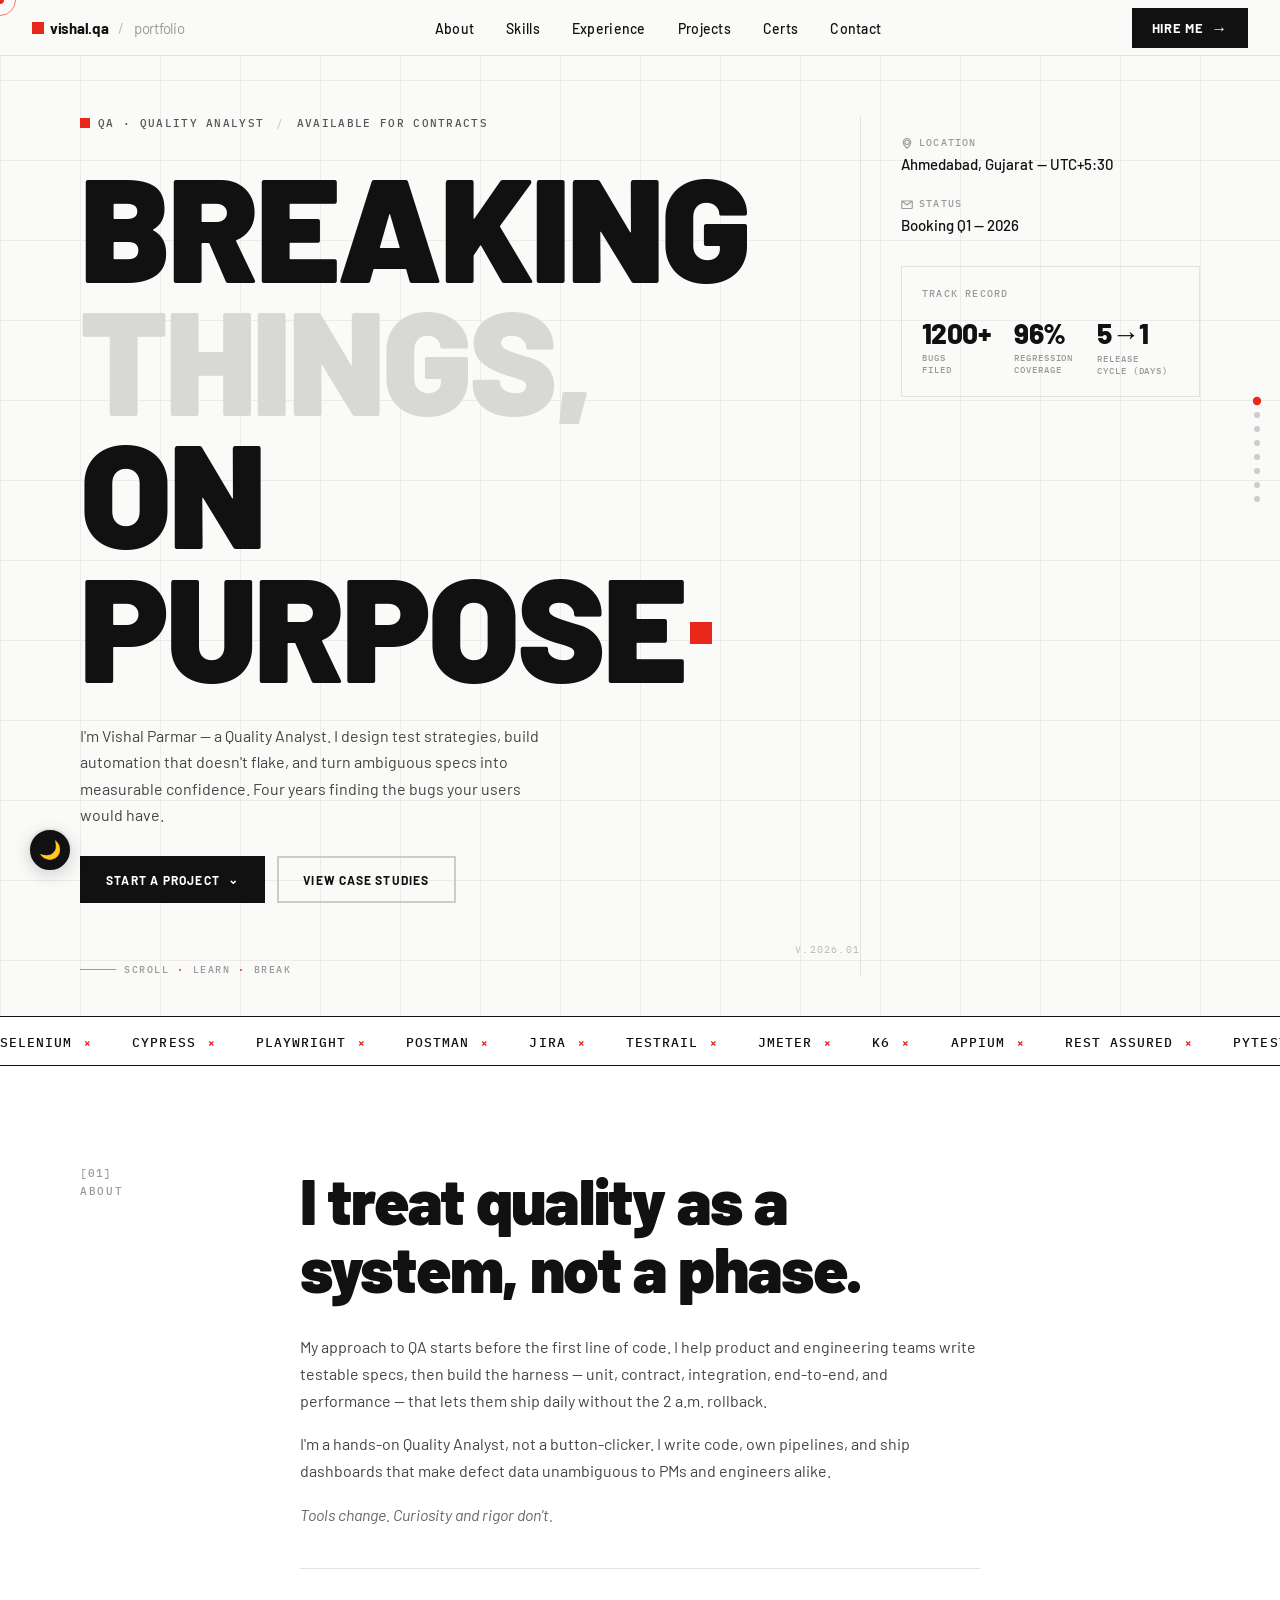
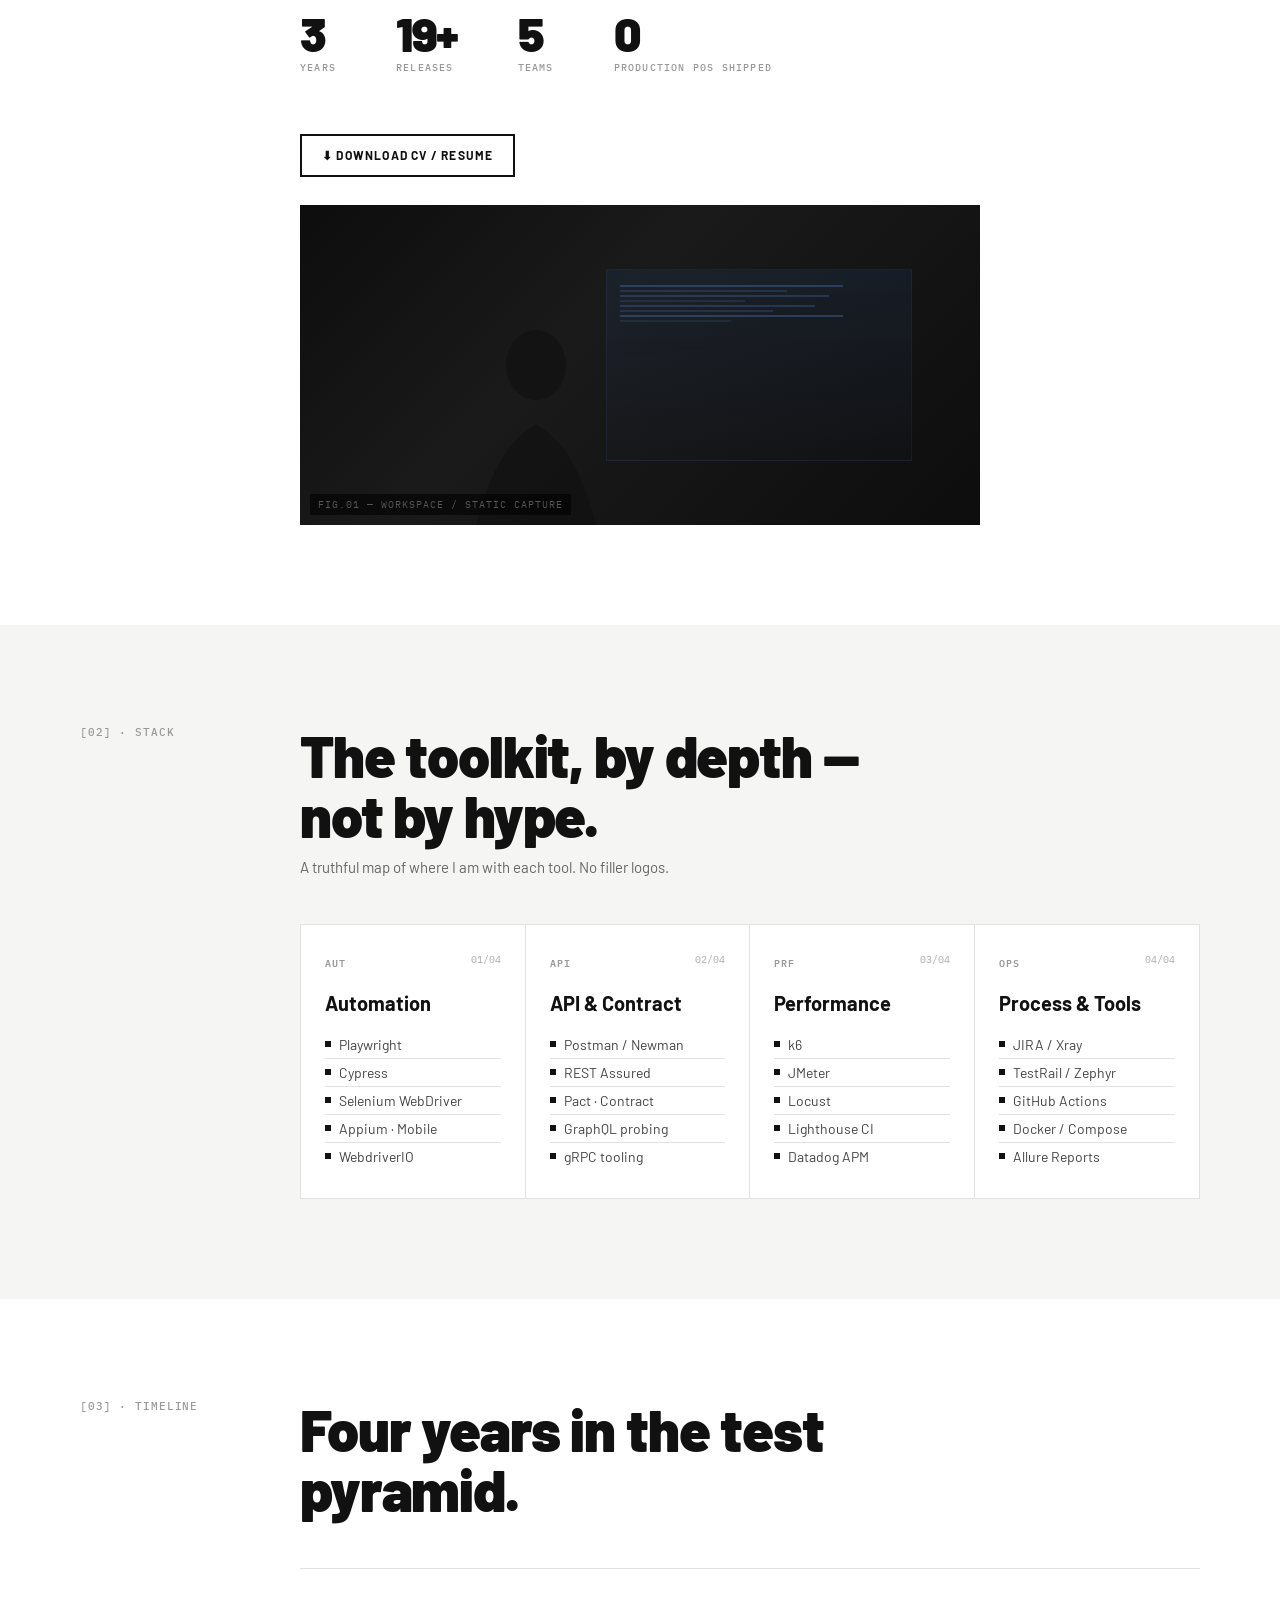
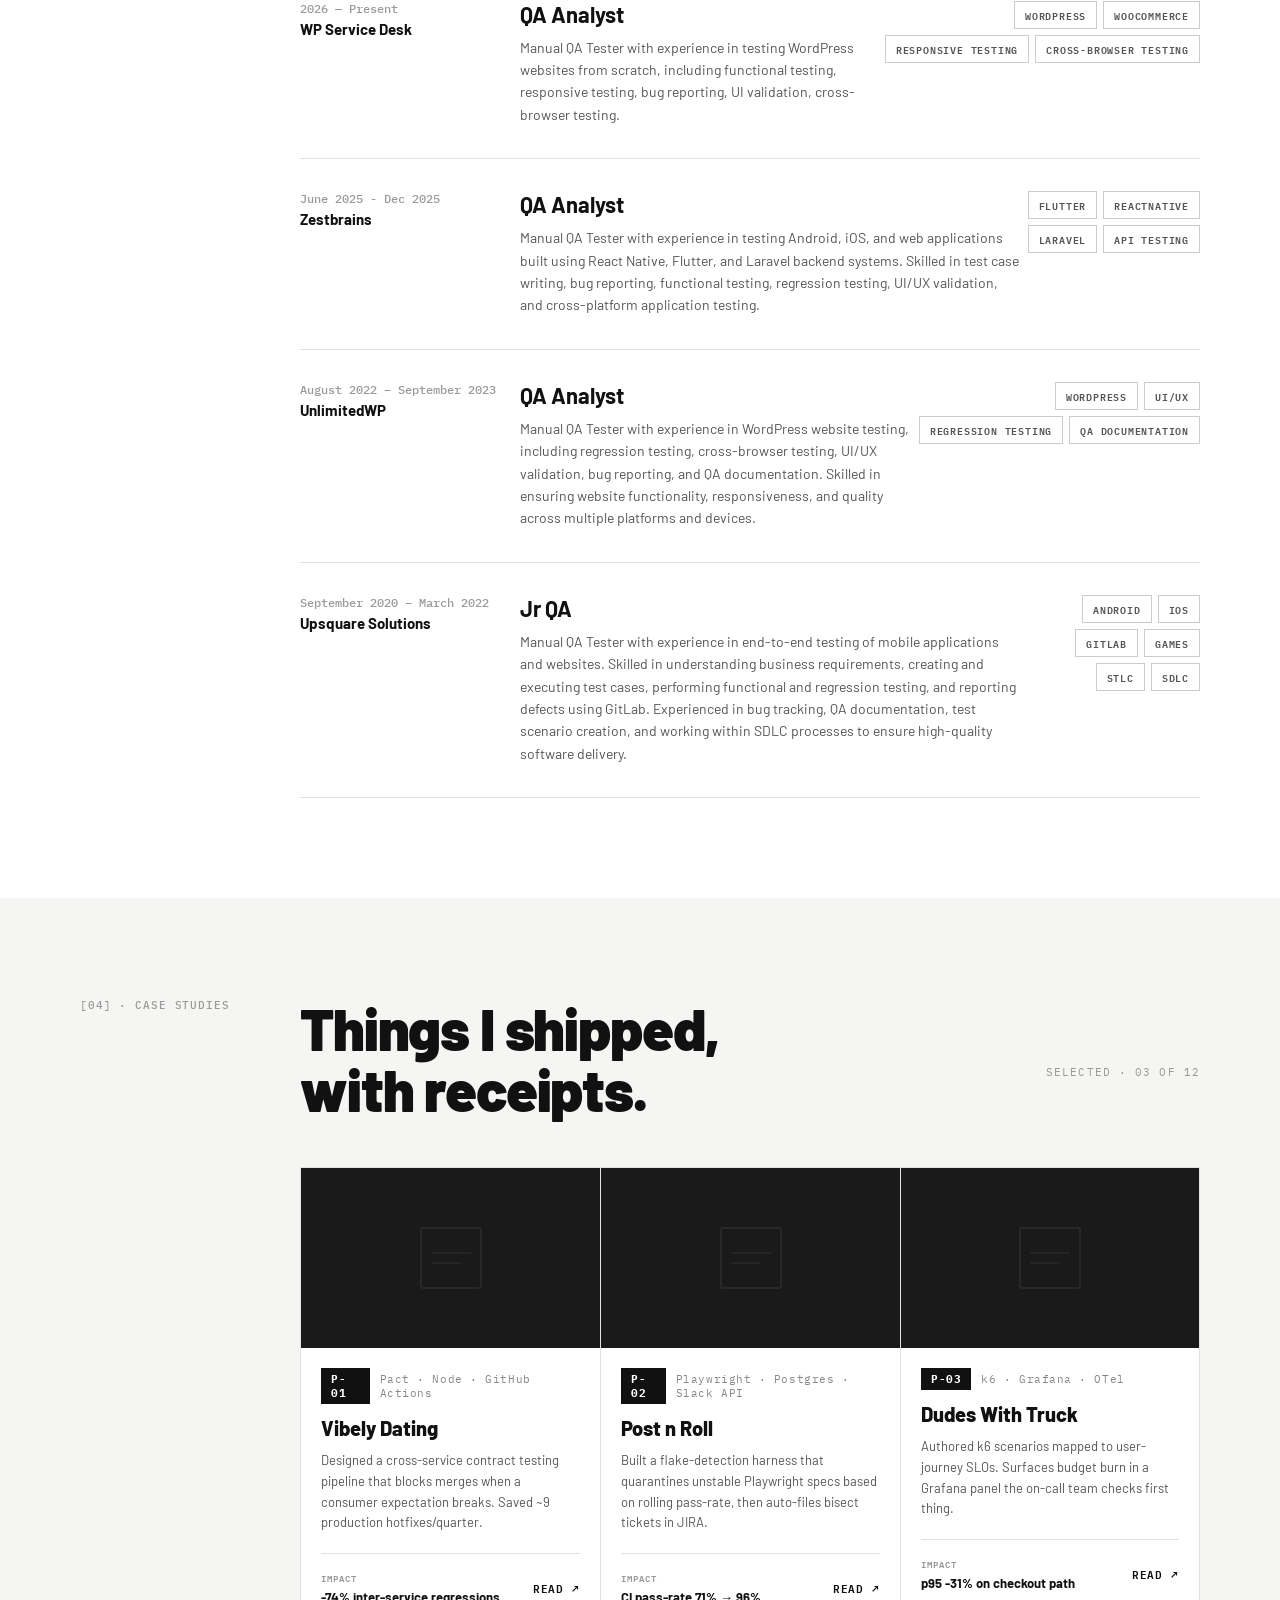
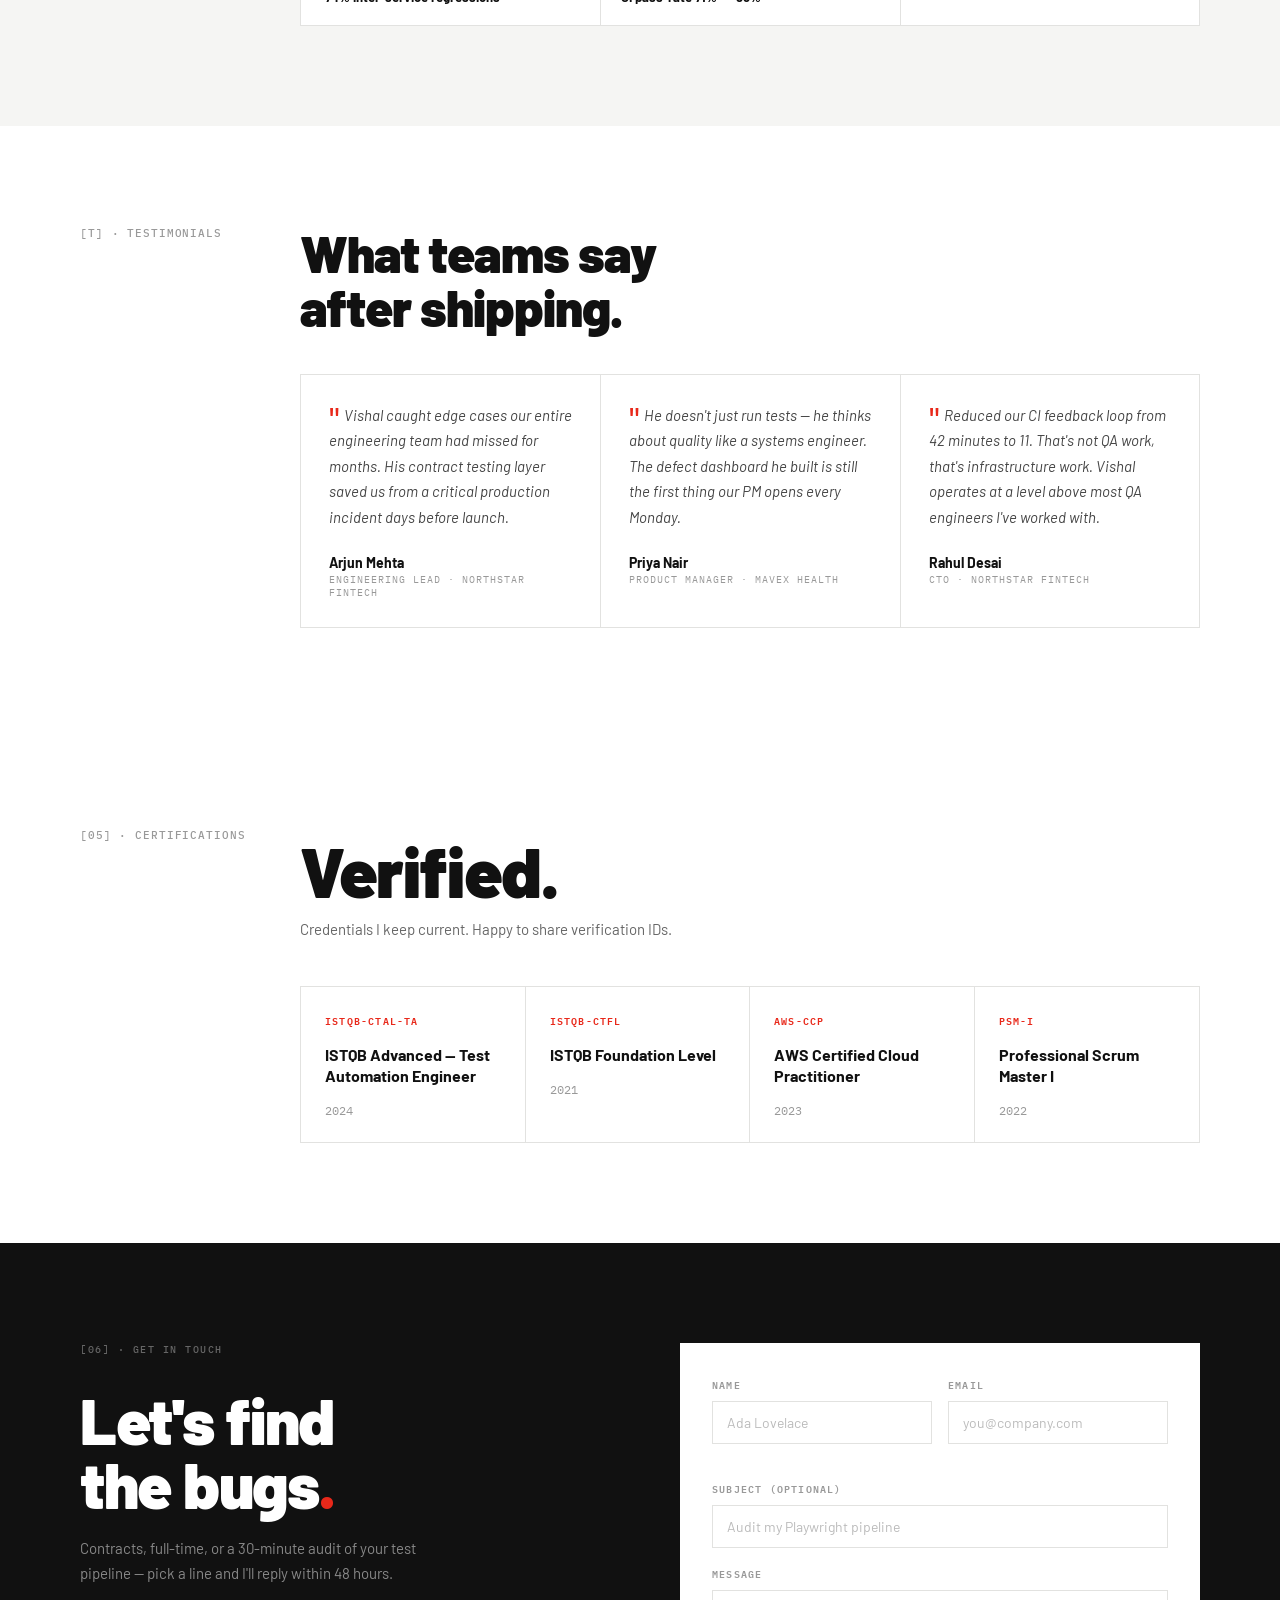
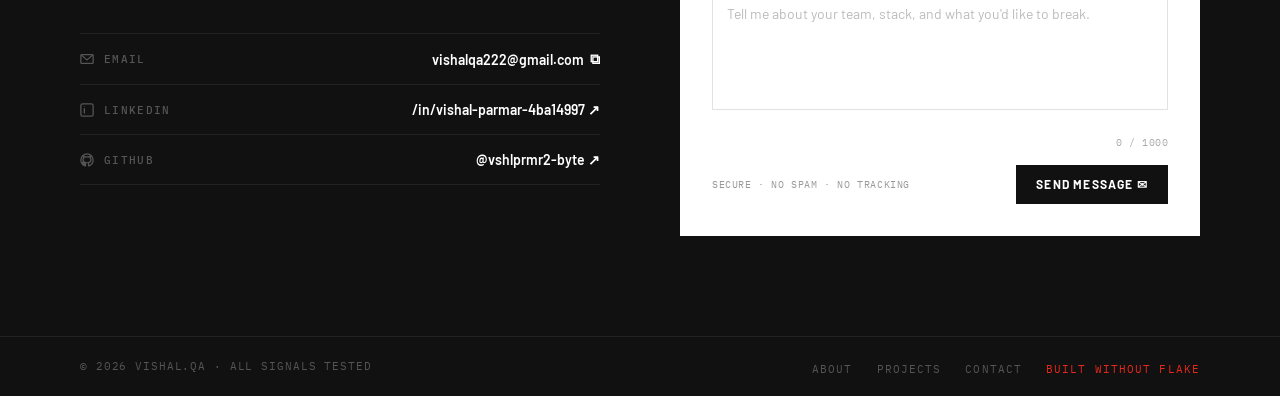
==== commit a4e7f87b: "dark mode fixes" ====
--- a/index.html
+++ b/index.html
@@ -19,16 +19,6 @@
 <link href="https://fonts.googleapis.com/css2?family=Barlow:ital,wght@0,400;0,500;0,600;0,700;0,800;0,900;1,400;1,700;1,800;1,900&family=Barlow+Condensed:wght@400;500;600;700;800;900&family=IBM+Plex+Mono:wght@400;500&display=swap" rel="stylesheet">
 
   <!-- Mobile Nav Toggle -->
-  <style>
-    /*
-      Animation delays for hero words — actual keyframes live in style.css
-      (slideInWord: grey → black, slideInGhost: grey stays grey)
-    */
-    .hero-title .word-w1 { animation-delay: 0.12s; -webkit-text-stroke: 0 !important; }
-    .hero-title .word-w2 { animation-delay: 0.26s; }
-    .hero-title .word-w3 { animation-delay: 0.40s; -webkit-text-stroke: 0 !important; }
-    .hero-title .word-w4 { animation-delay: 0.54s; -webkit-text-stroke: 0 !important; }
-  </style>
 </head>
 <body>
 
@@ -141,7 +131,7 @@
           </svg>
           STATUS
         </div>
-        <div class="info-value">Booking Q2 — 2026</div>
+        <div class="info-value">Booking Q1 — 2026</div>
       </div>
 
       <div class="track-record-card">
--- a/style.css
+++ b/style.css
@@ -1265,72 +1265,10 @@
   body.dark-mode .info-value { color: #f0f0ee; }
   body.dark-mode .about-body { color: #aaa; }
   body.dark-mode .hero-desc { color: #999; }
-
-  /* ── DARK MODE — nav logo & mobile menu ── */
-  body.dark-mode .nav-logo { color: #f0f0ee; }
-  body.dark-mode .nav-logo .slash { color: #555; }
-  body.dark-mode .nav-logo .portfolio { color: #777; }
-  body.dark-mode .nav-links a { color: #f0f0ee; }
-  body.dark-mode .mobile-menu {
-    background: rgba(13,13,13,0.98);
-    border-color: #2a2a2a;
-  }
-  body.dark-mode .mobile-menu a { color: #f0f0ee; border-color: #2a2a2a; }
-  body.dark-mode .hamburger span { background: #f0f0ee; }
-
-  /* ── DARK MODE — section labels & headings ── */
-  body.dark-mode .section-num,
-  body.dark-mode .section-label { color: #666; }
-  body.dark-mode .about-heading,
-  body.dark-mode .skills-heading,
-  body.dark-mode .exp-heading,
-  body.dark-mode .proj-heading,
-  body.dark-mode .certs-heading,
-  body.dark-mode .contact-heading,
-  body.dark-mode .test-heading { color: #f0f0ee; }
-
-  /* ── DARK MODE — body copy & sub-labels ── */
-  body.dark-mode .skills-sub { color: #777; }
-  body.dark-mode .skill-title { color: #f0f0ee; }
-  body.dark-mode .skill-list li { color: #aaa; border-color: #2a2a2a; }
-  body.dark-mode .skill-list li::before { background: #f0f0ee; }
-  body.dark-mode .skill-tag { color: #666; }
-  body.dark-mode .exp-title { color: #f0f0ee; }
-  body.dark-mode .exp-desc { color: #aaa; }
-  body.dark-mode .exp-company { color: #f0f0ee; }
-  body.dark-mode .proj-desc { color: #aaa; }
-  body.dark-mode .proj-title { color: #f0f0ee; }
-  body.dark-mode .proj-impact-val { color: #f0f0ee; }
-  body.dark-mode .proj-body { background: #1a1a1a; }
-  body.dark-mode .test-quote { color: #aaa; }
-  body.dark-mode .test-author { color: #f0f0ee; }
-  body.dark-mode .test-card { border-color: #2a2a2a; background: #111; }
-  body.dark-mode #testimonials { background: #111; }
-  body.dark-mode .track-label,
-  body.dark-mode .info-label { color: #666; }
-  body.dark-mode .hero-scroll-hint { color: #555; }
-  body.dark-mode .hero-version { color: #444; }
-
-  /* ── DARK MODE — hero title: force light fill after animation ── */
-  body.dark-mode .hero-title .word-w1,
-  body.dark-mode .hero-title .word-w3,
-  body.dark-mode .hero-title .word-w4 {
-    -webkit-text-fill-color: #f0f0ee !important;
-    color: #f0f0ee !important;
-    animation-name: slideInWordDark;
-  }
-  @keyframes slideInWordDark {
-    0%   { opacity: 0; transform: translateX(-140px); color: #555; -webkit-text-fill-color: #555; }
-    40%  { opacity: 1; color: #555; -webkit-text-fill-color: #555; }
-    100% { opacity: 1; transform: translateX(0); color: #f0f0ee; -webkit-text-fill-color: #f0f0ee; }
-  }
-
-  /* ── DARK MODE — form & contact misc ── */
-  body.dark-mode .form-label { color: #aaa; }
-  body.dark-mode .form-trust { color: #555; }
-  body.dark-mode .cert-name { color: #f0f0ee; }
-  body.dark-mode .cert-code { color: #f0f0ee; }
-  body.dark-mode .cert-year { color: #666; }
+  body.dark-mode .contact-link-val { color: #f0f0ee; }
+  body.dark-mode .contact-link-val:hover { color: var(--red); }
+  body.dark-mode .copy-email-btn { color: #f0f0ee; }
+  body.dark-mode .copy-email-btn:hover { color: var(--red); }
 
   /* ── DARK MODE TOGGLE BUTTON ── */
   .dark-toggle {
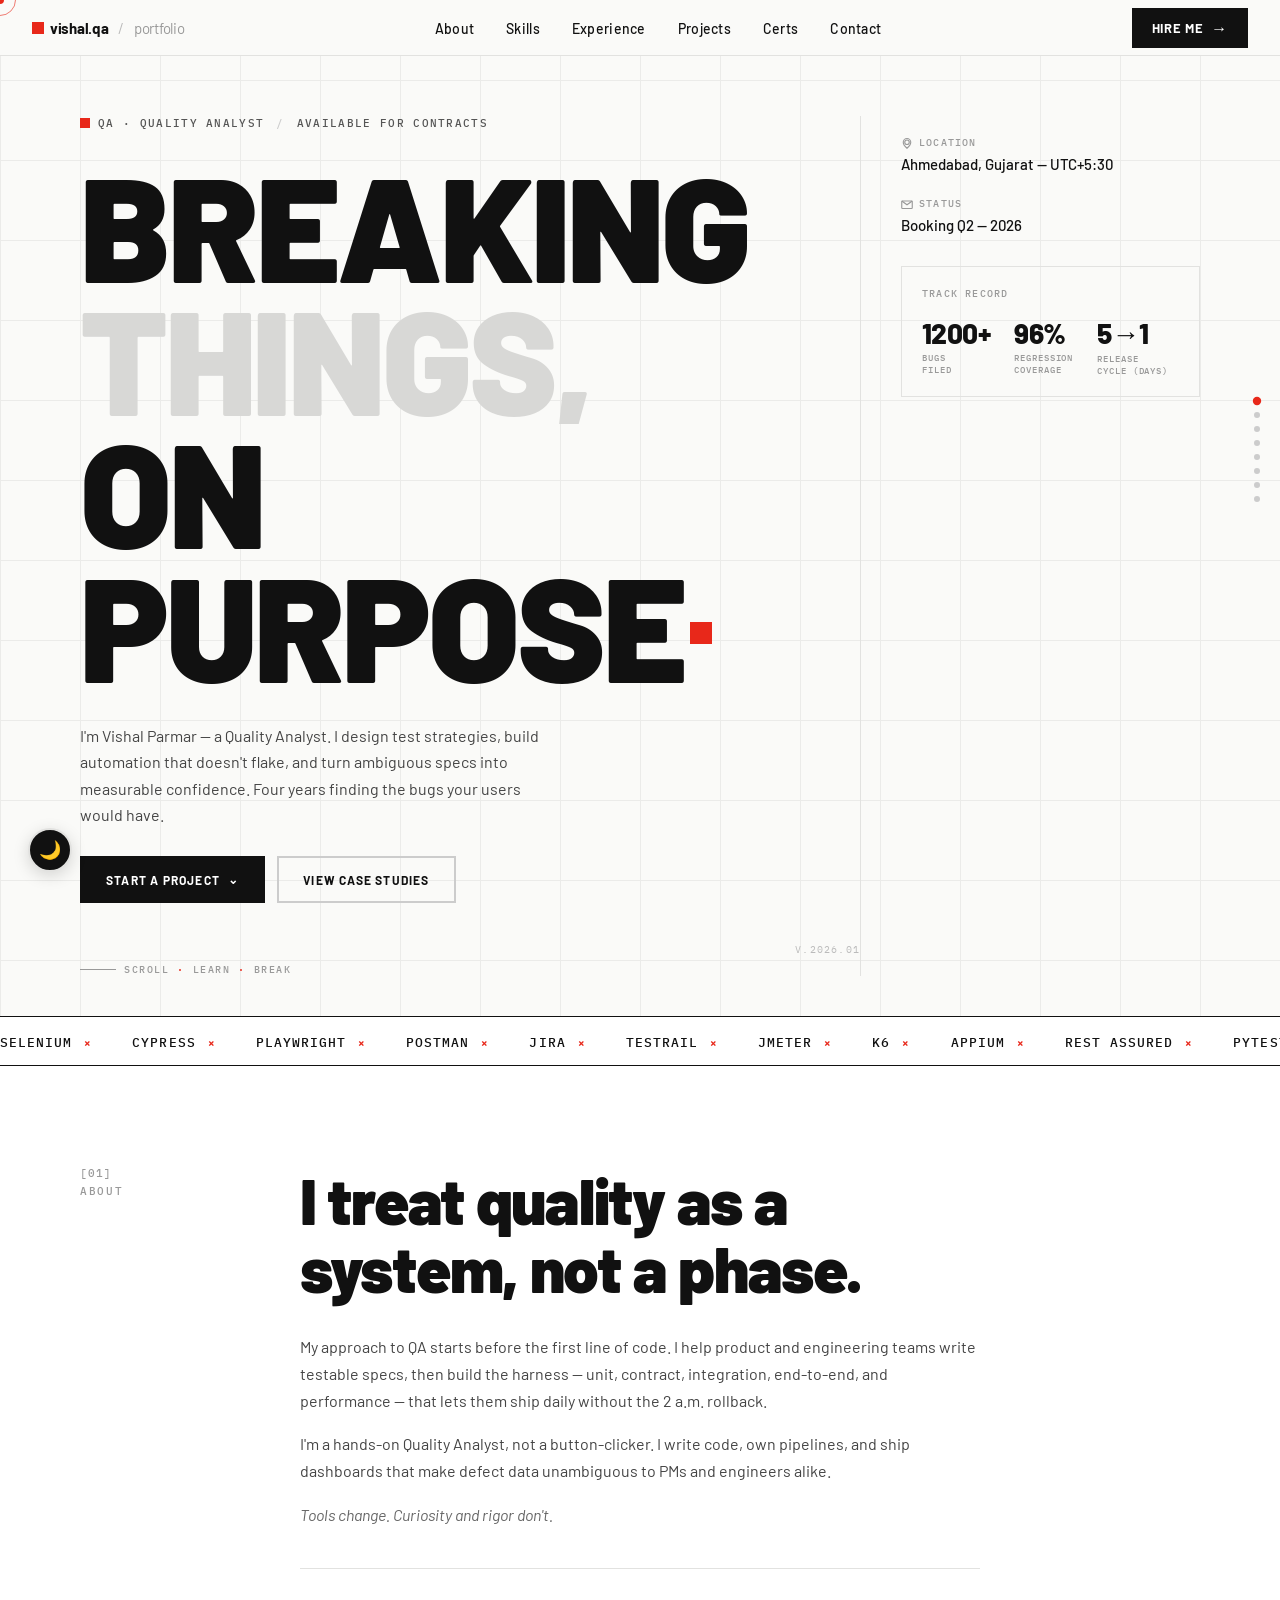
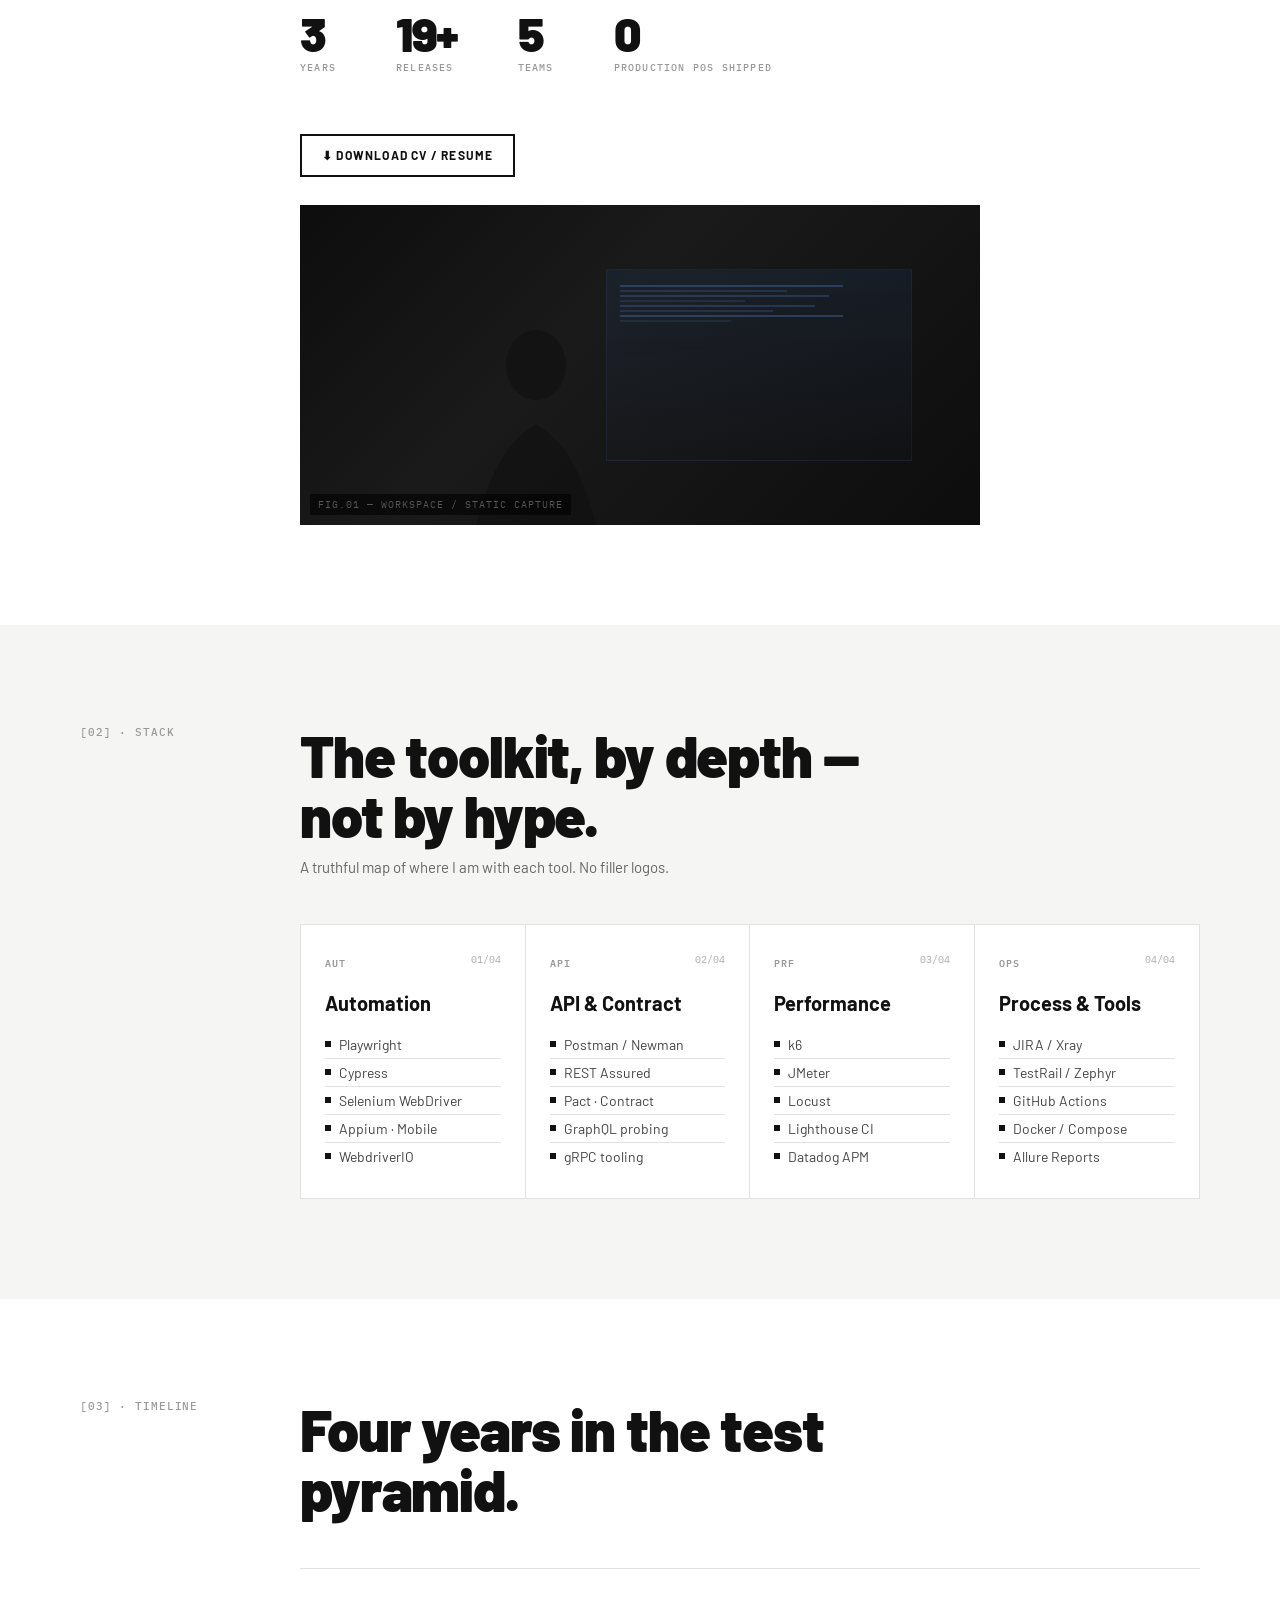
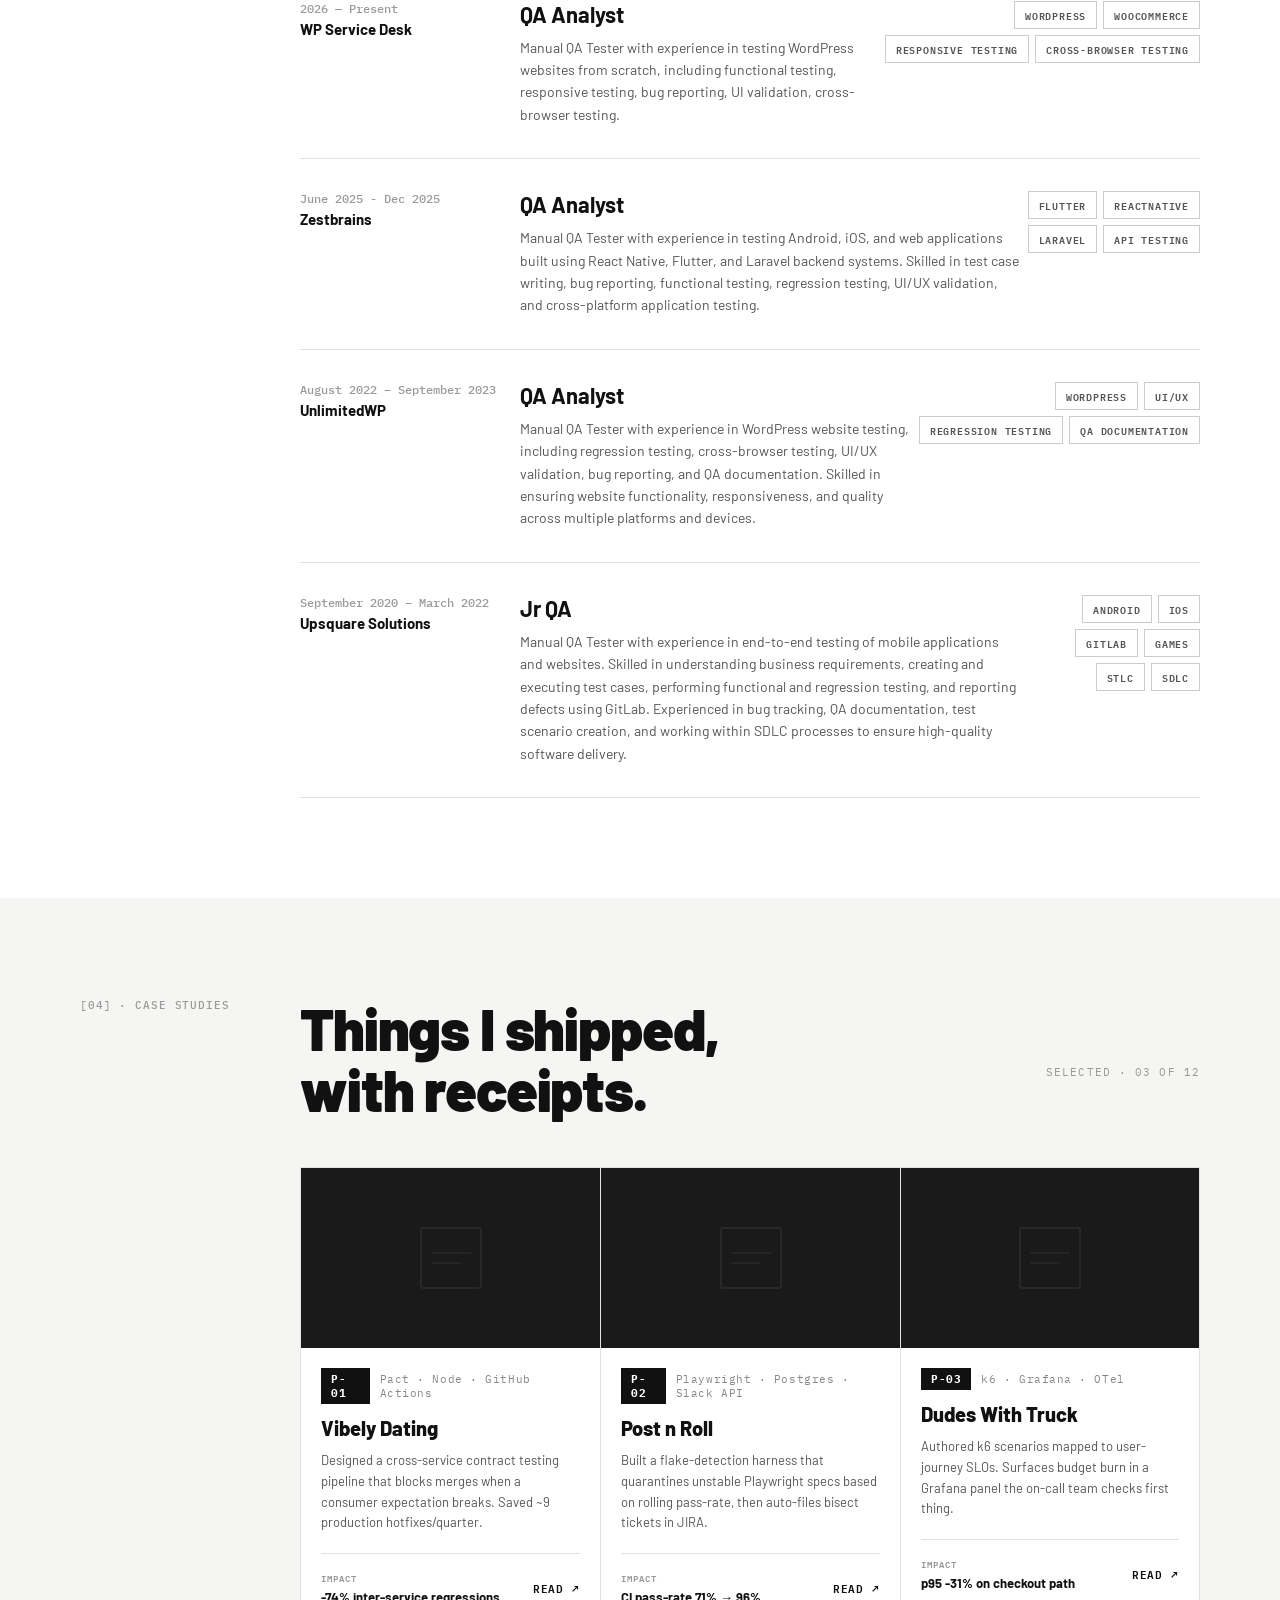
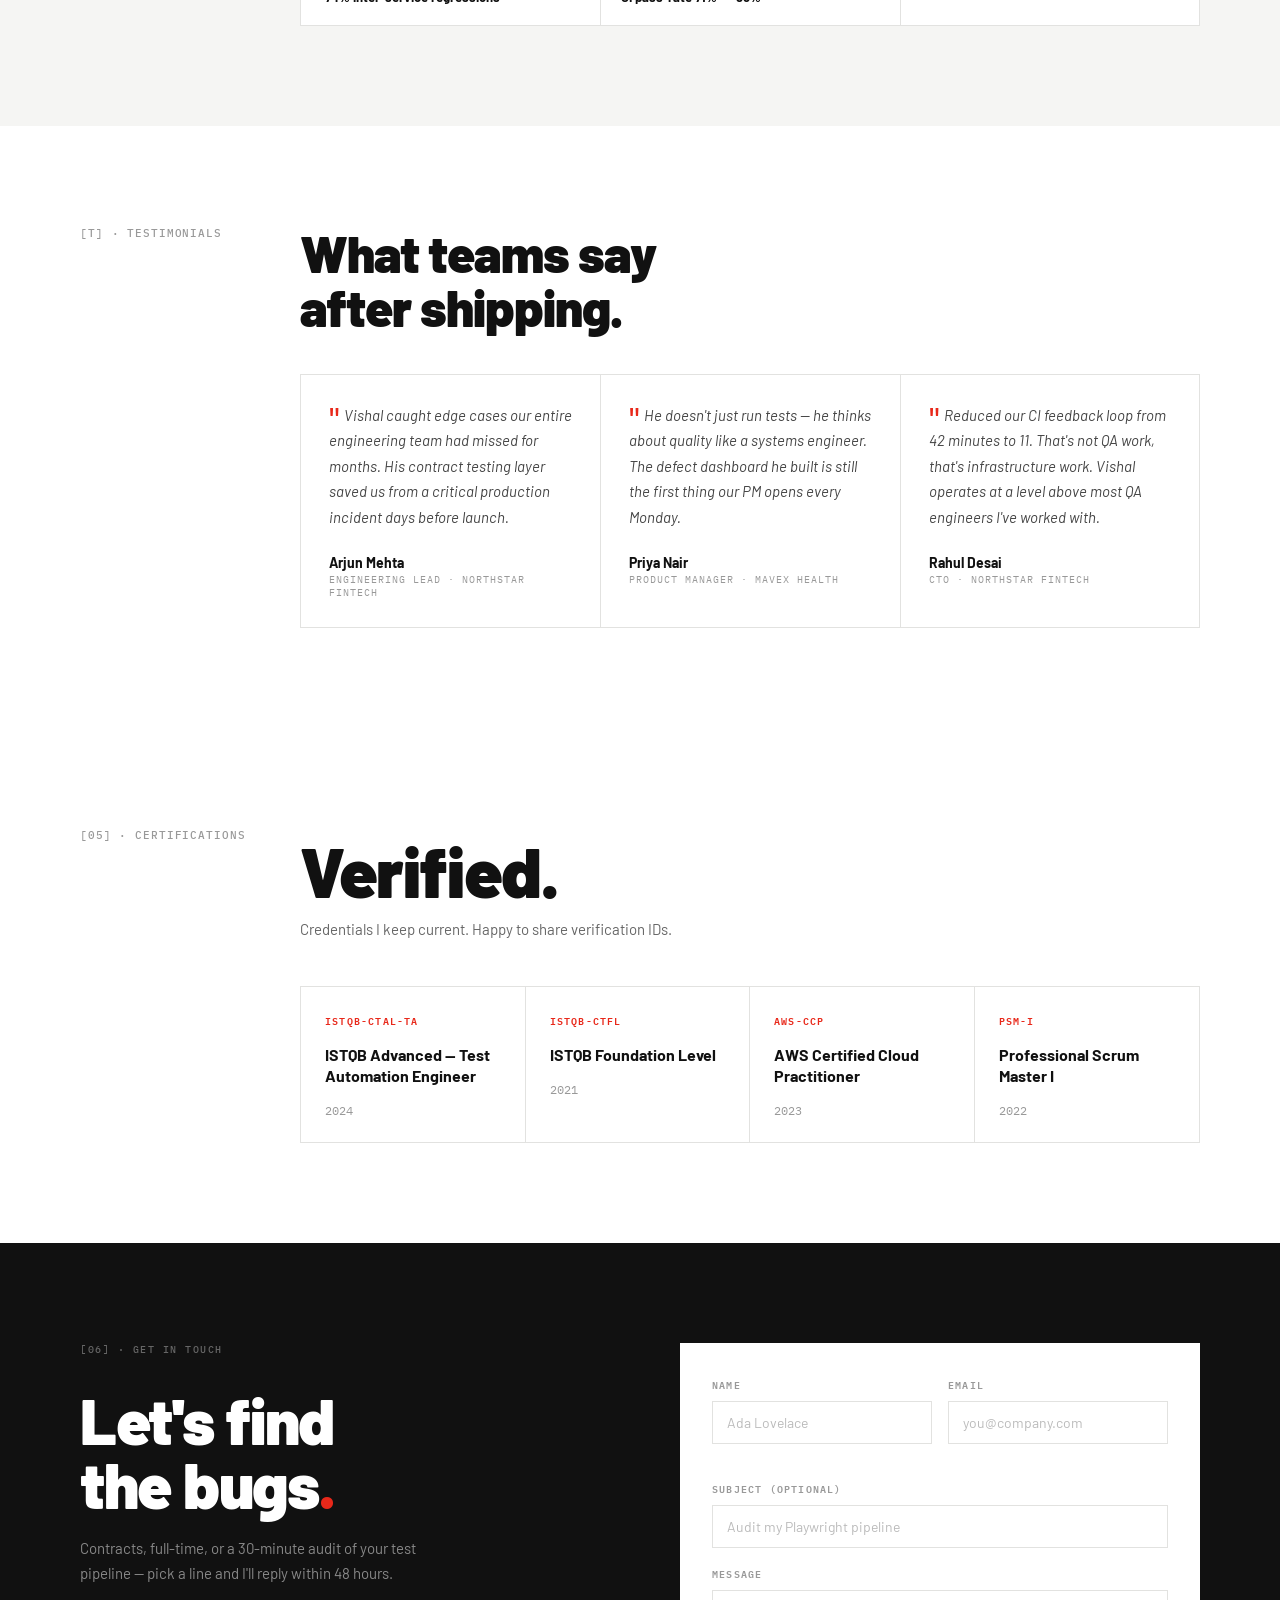
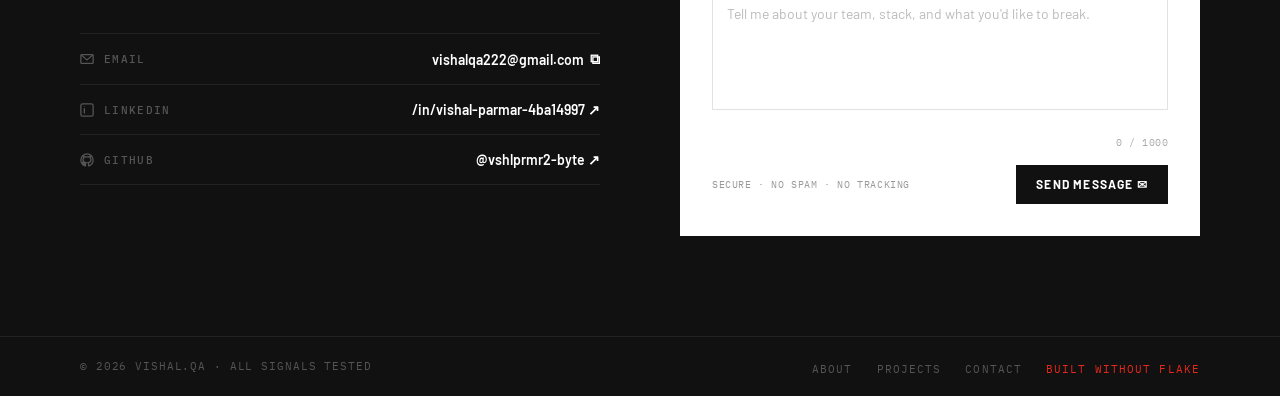
==== commit 7daba9c4: "Merge branch 'main' of https://github.com/vshlprmr2-byte/VishalQAWebSite" ====
--- a/index.html
+++ b/index.html
@@ -131,7 +131,7 @@
           </svg>
           STATUS
         </div>
-        <div class="info-value">Booking Q1 — 2026</div>
+        <div class="info-value">Booking Q2 — 2026</div>
       </div>
 
       <div class="track-record-card">
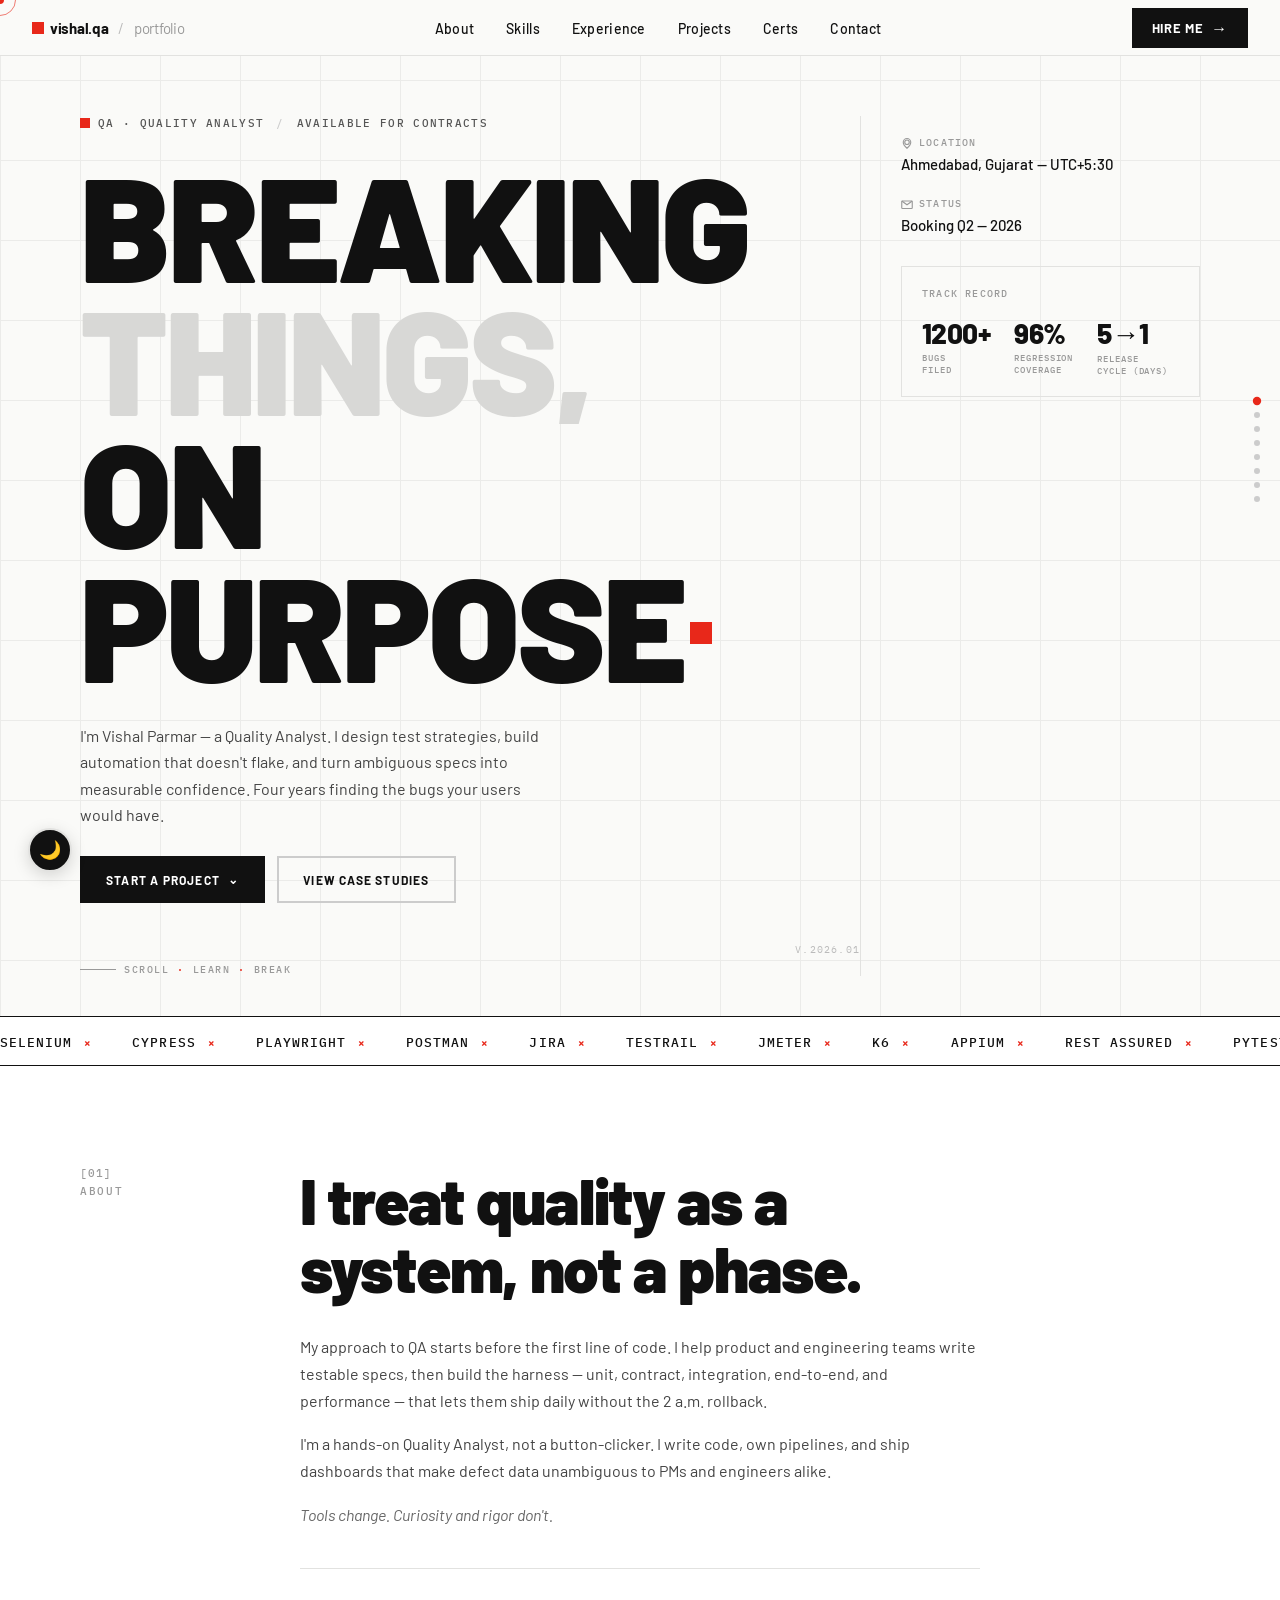
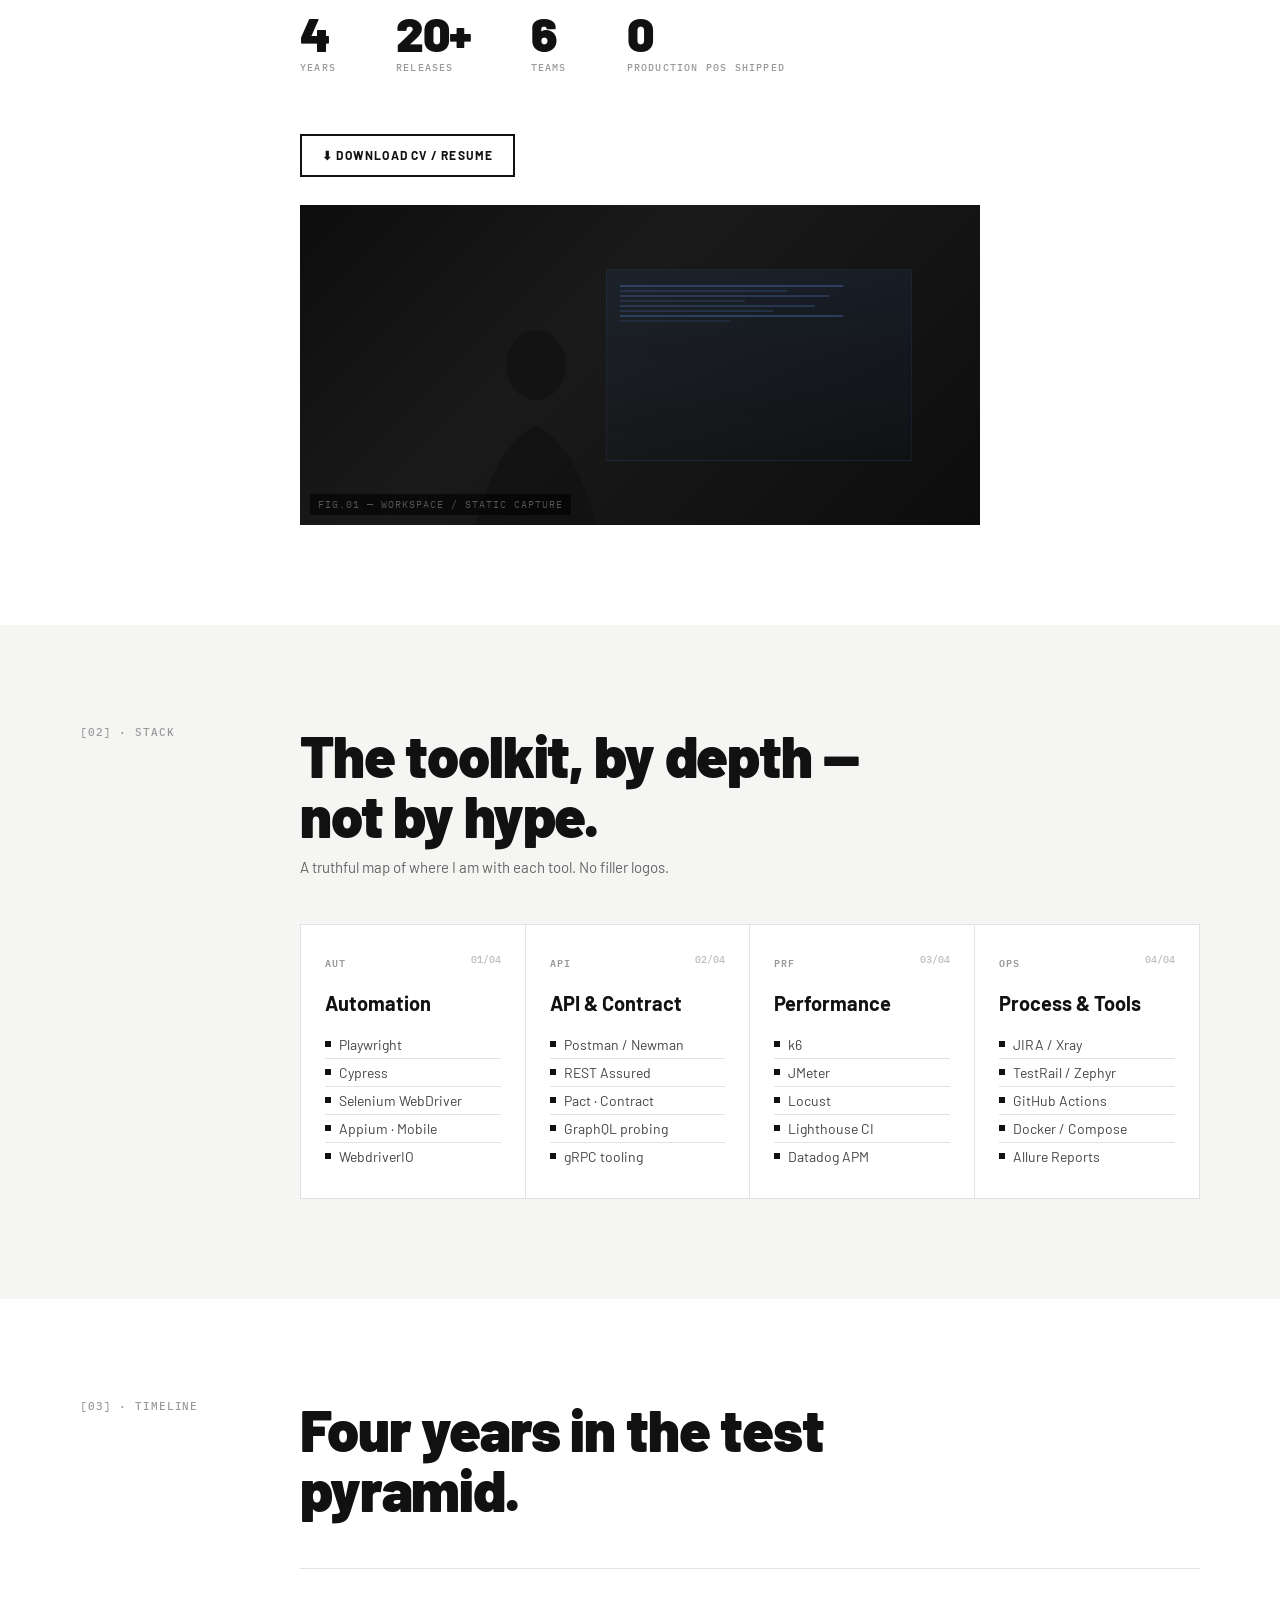
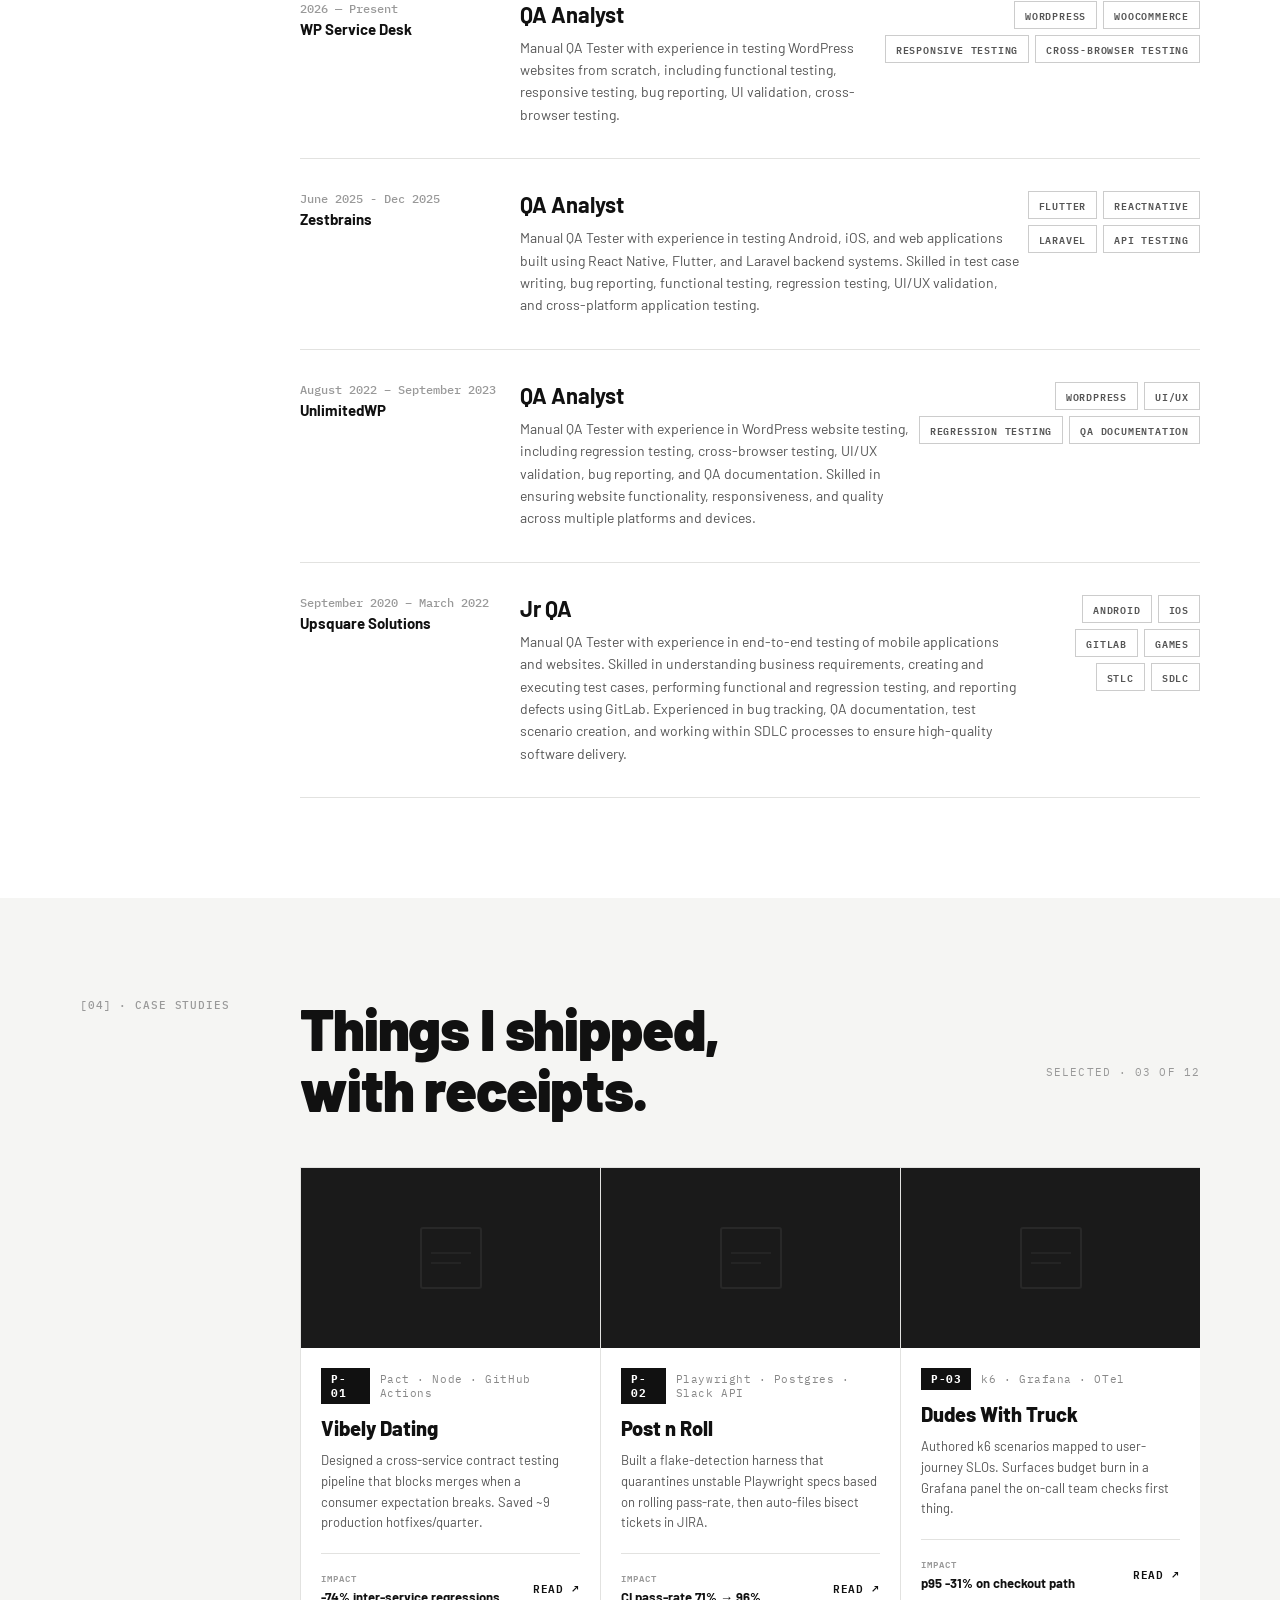
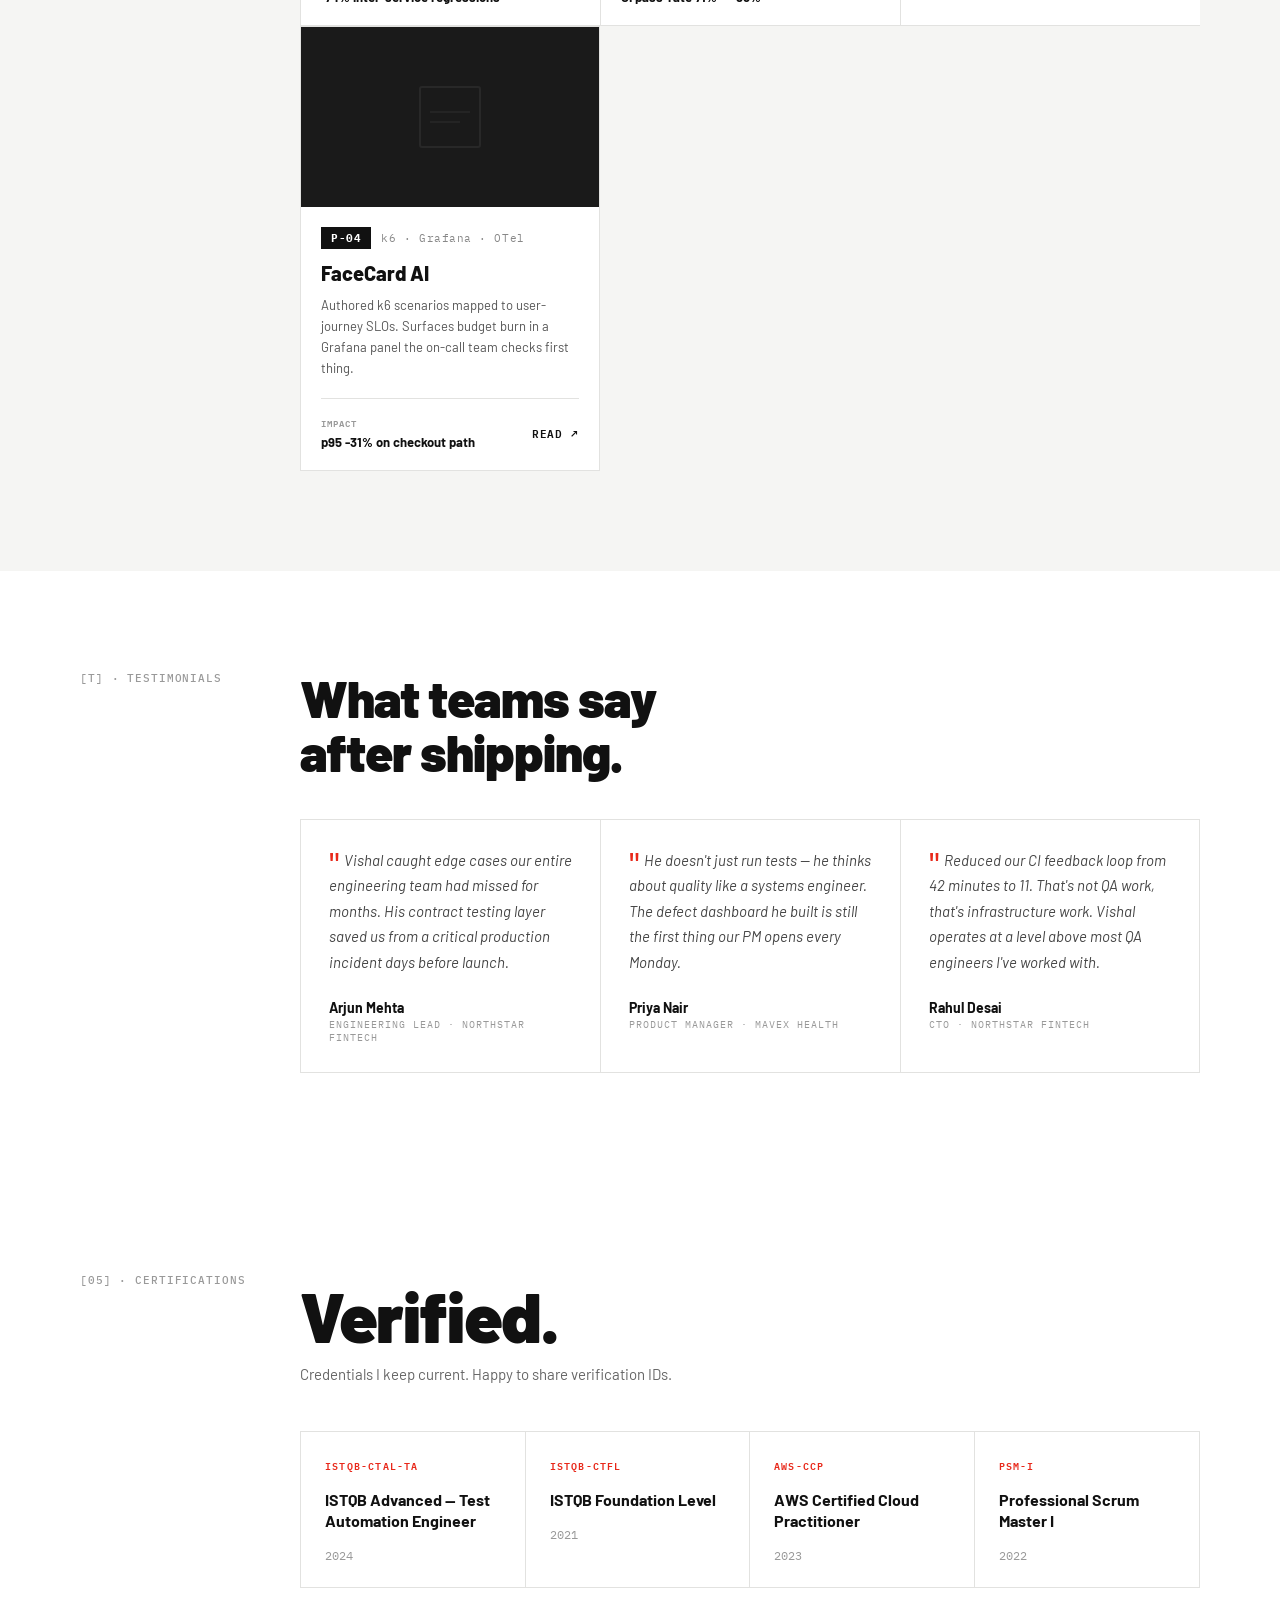
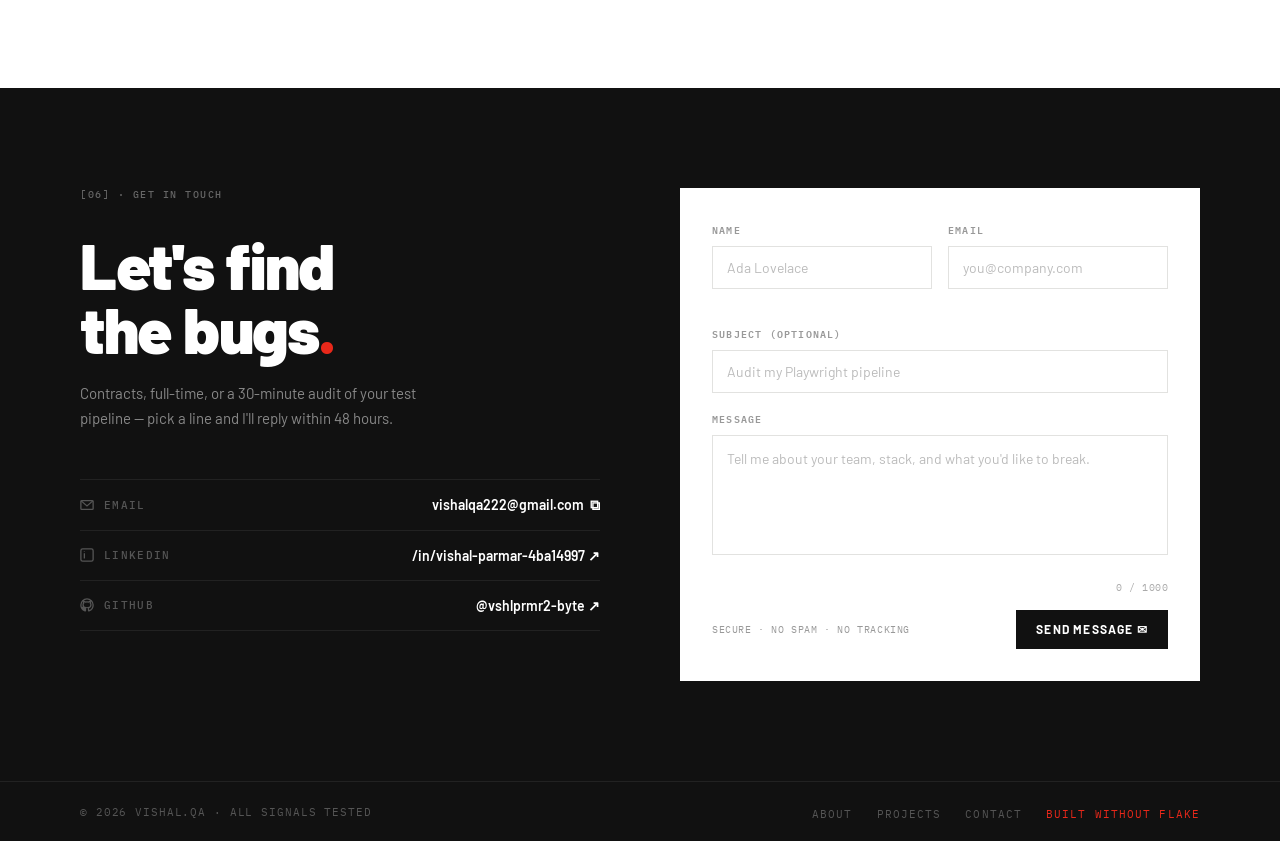
==== commit df68d3d7: "project update" ====
--- a/index.html
+++ b/index.html
@@ -696,6 +696,14 @@
       impact: "p95 -31% on checkout path",
       link:   "https://dudeswithtrucks.com/"
     },
+{
+      id:     "P-04",
+      tech:   "k6 · Grafana · OTel",
+      title:  "FaceCard AI",
+      desc:   "Authored k6 scenarios mapped to user-journey SLOs. Surfaces budget burn in a Grafana panel the on-call team checks first thing.",
+      impact: "p95 -31% on checkout path",
+      link:   "https://apps.apple.com/us/app/facecard-ai/id6743083576"
+    },
   ];
 
   // ── CERTIFICATIONS ─────────────────────────────────────────────
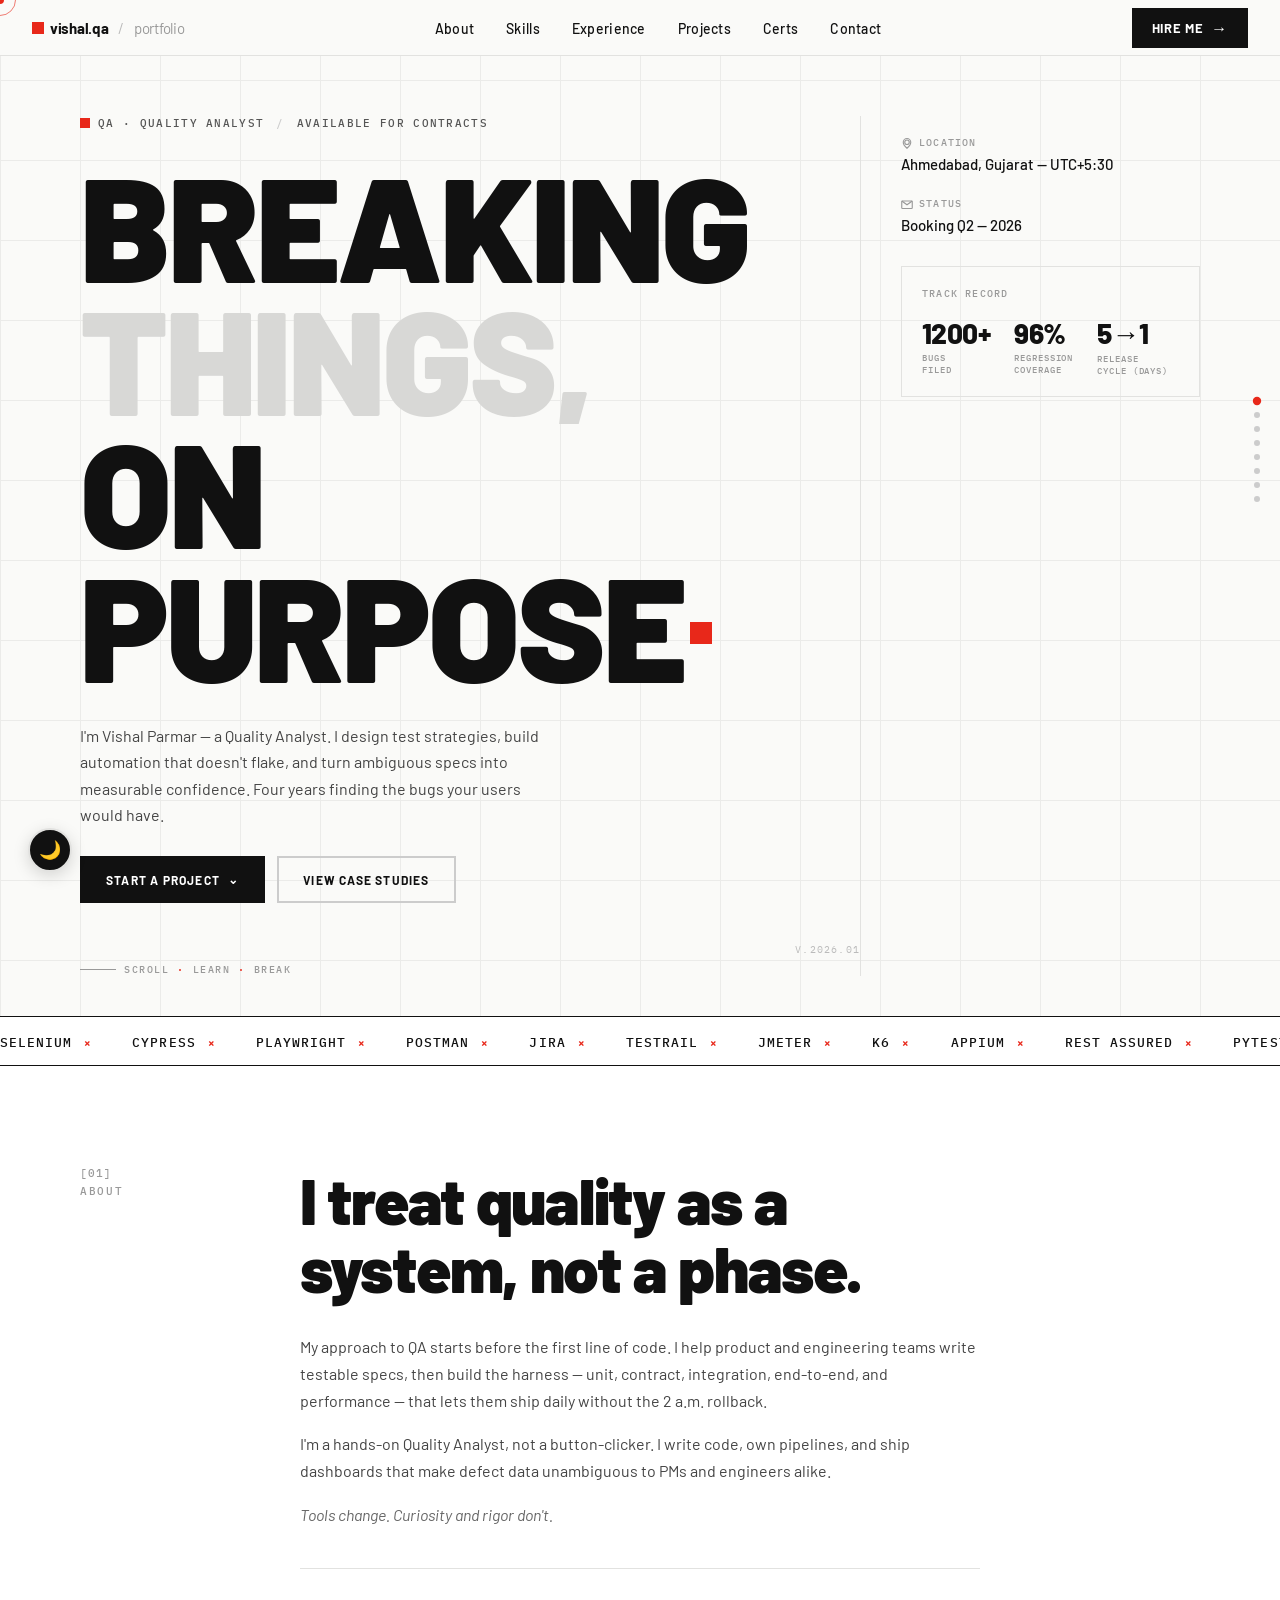
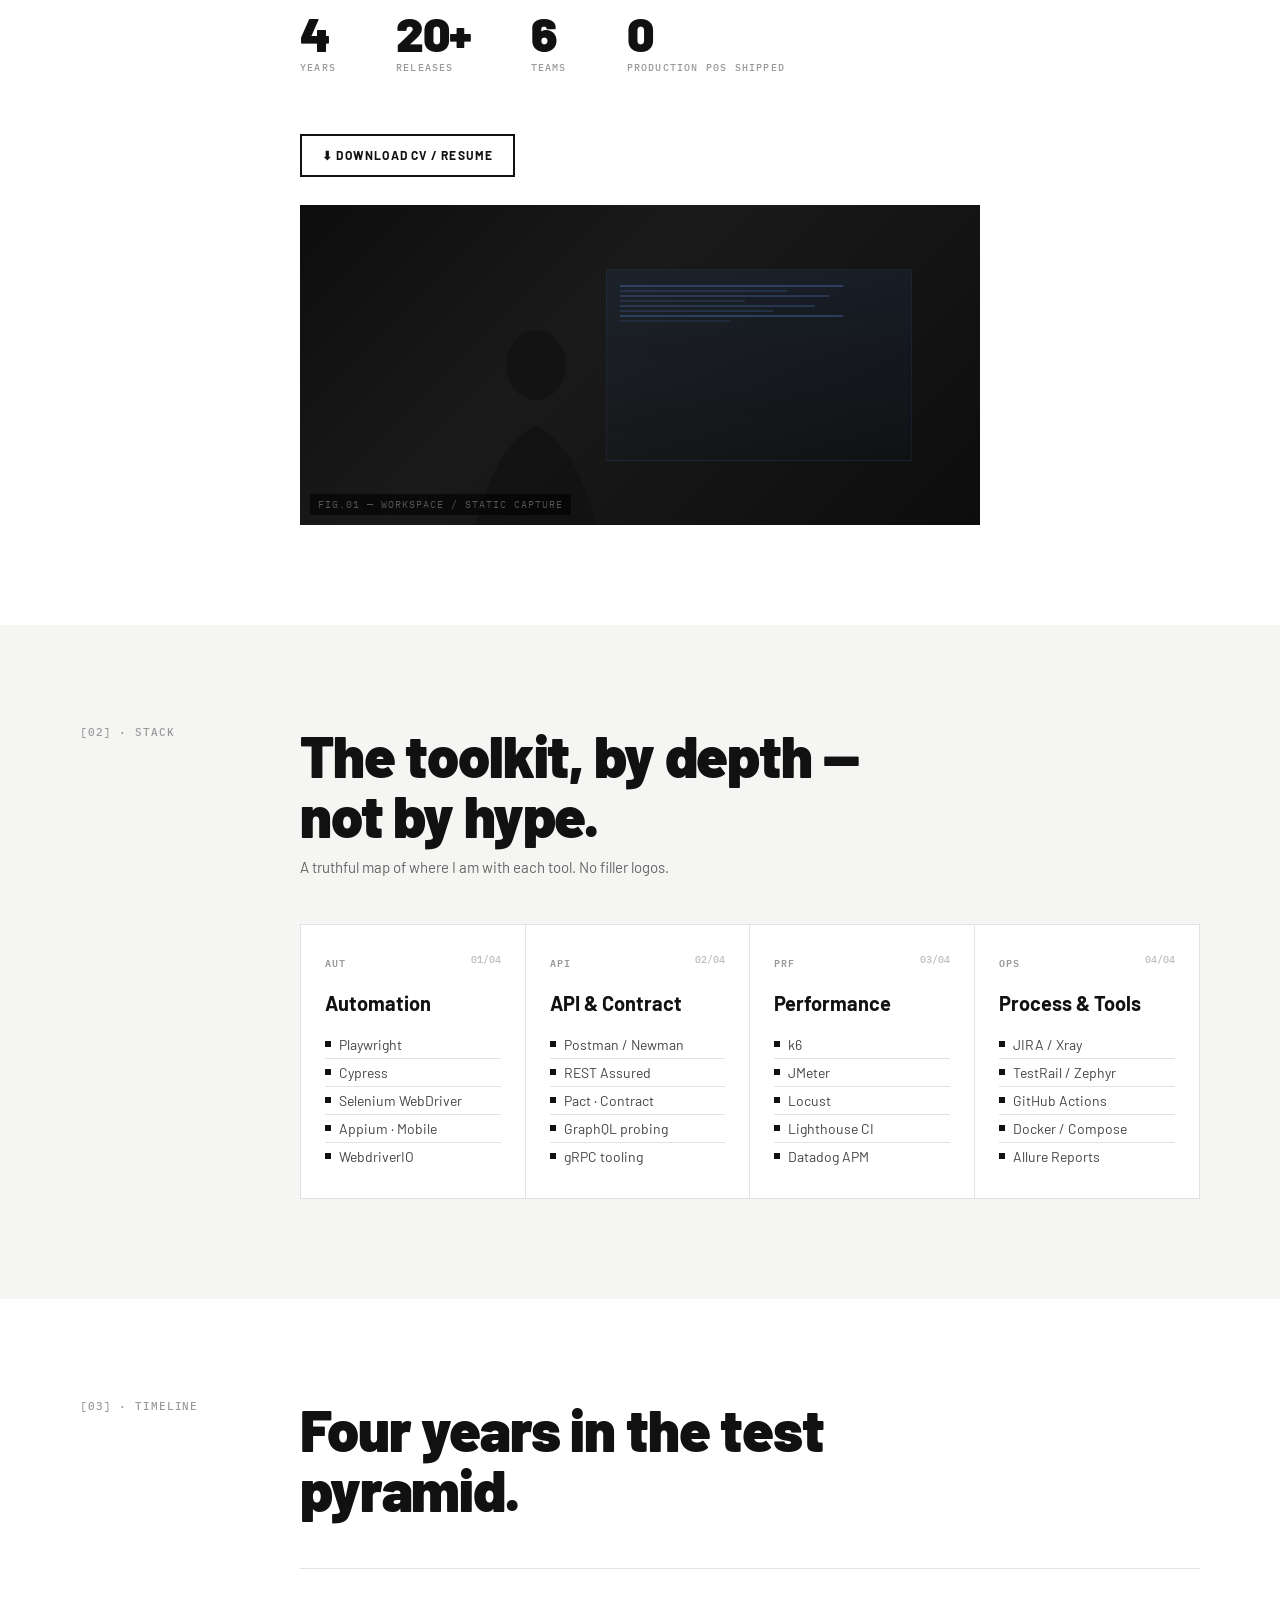
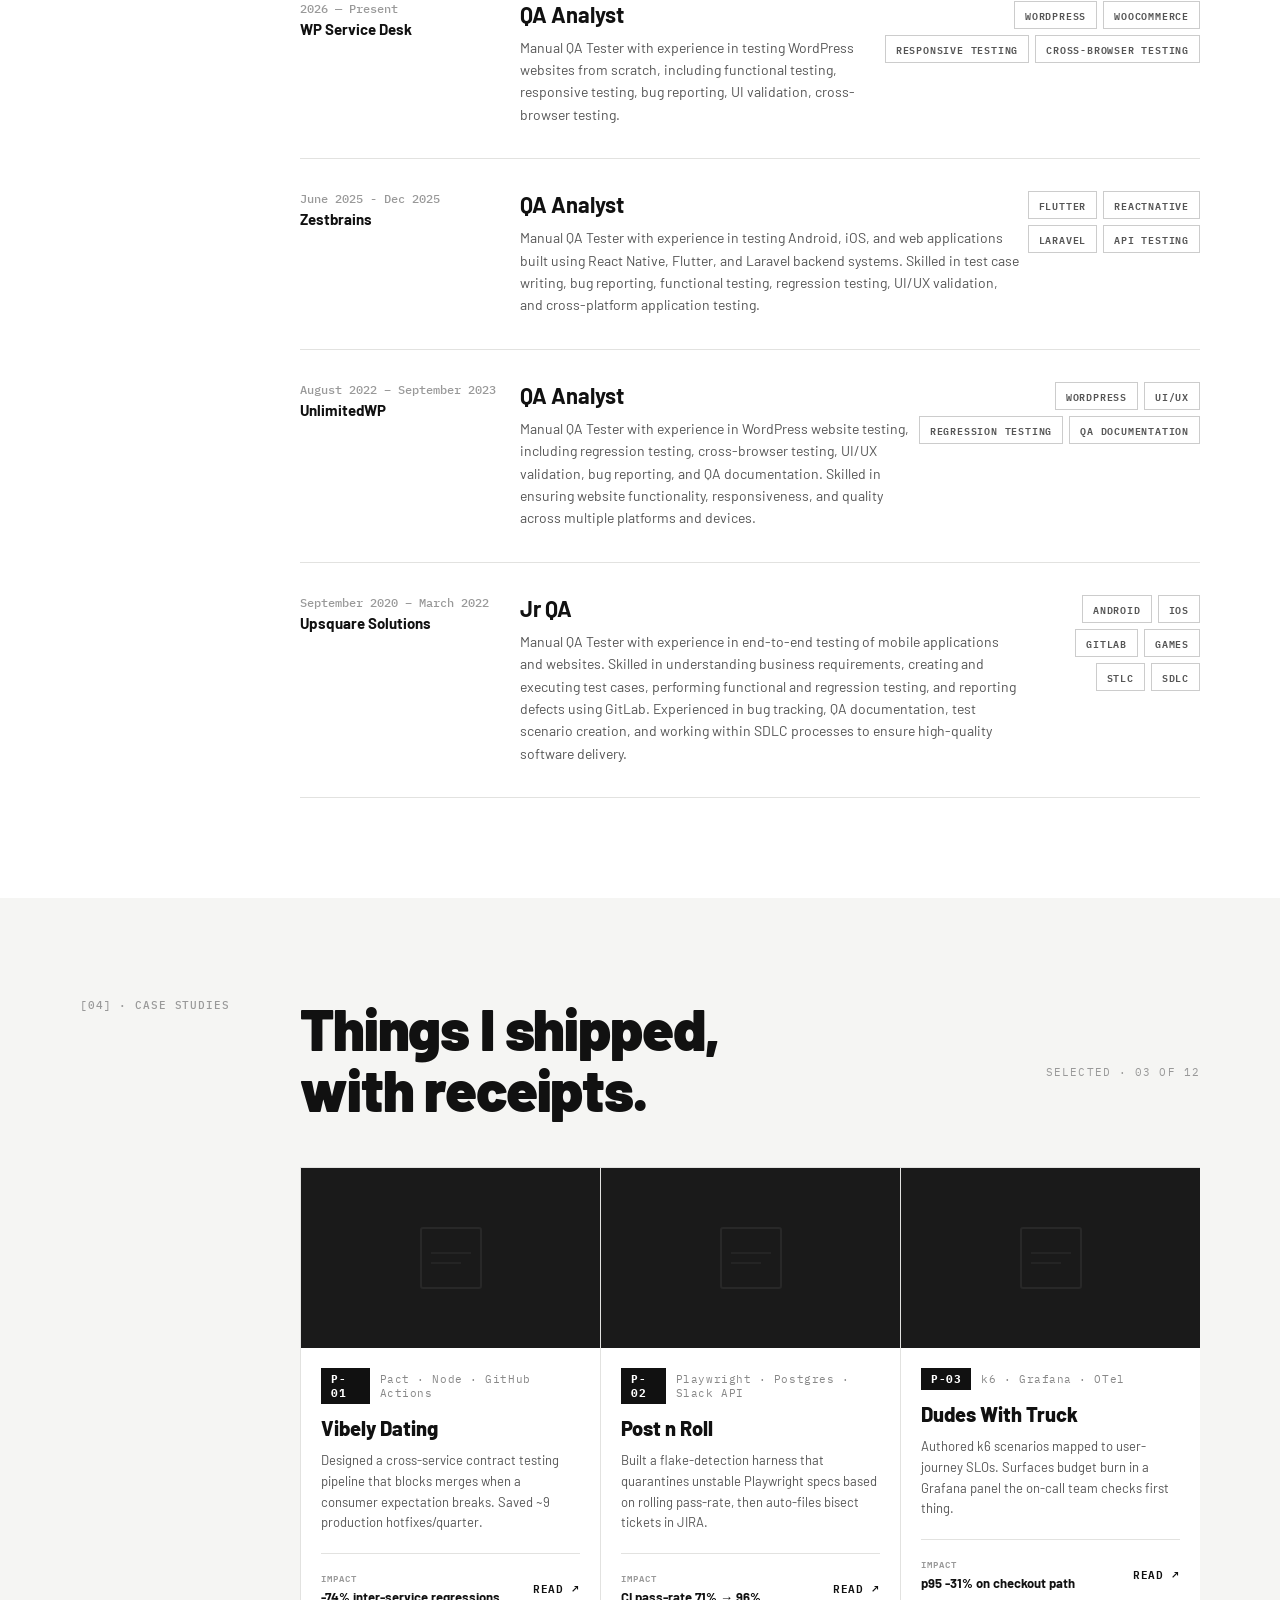
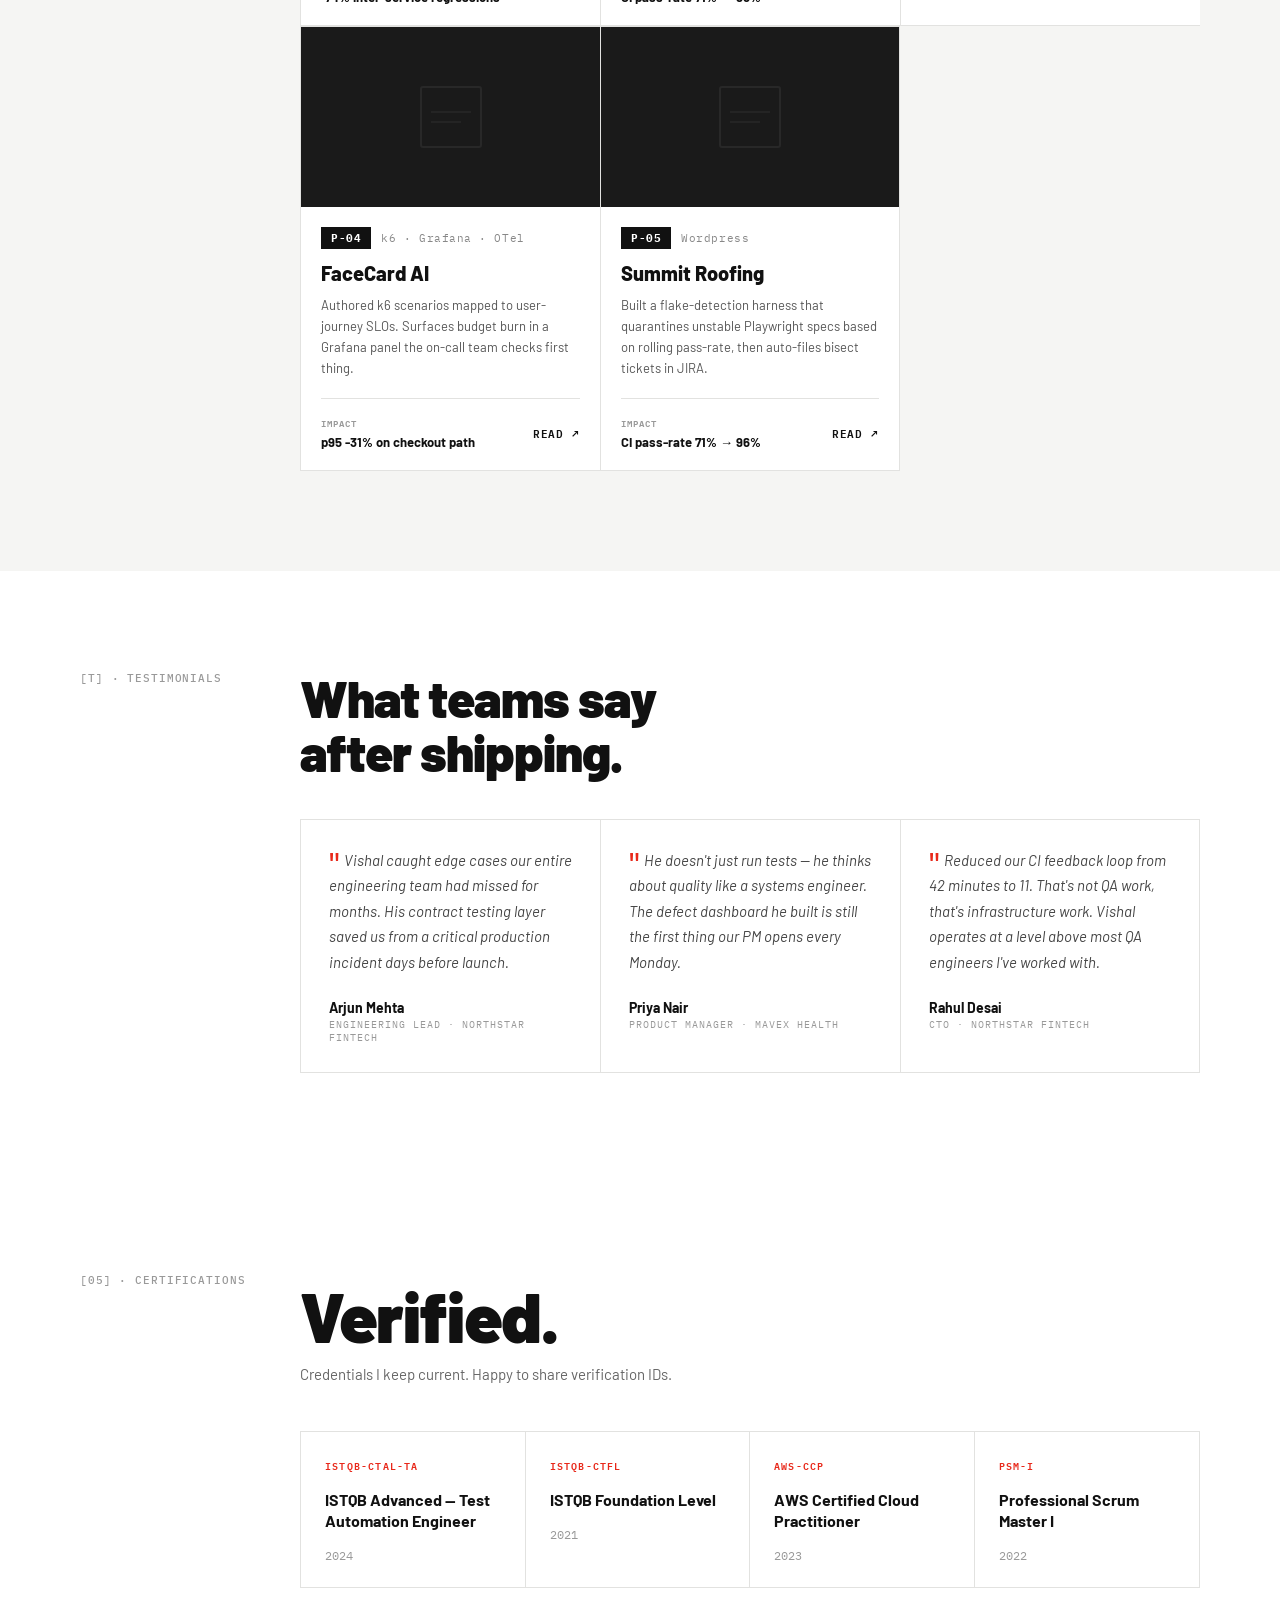
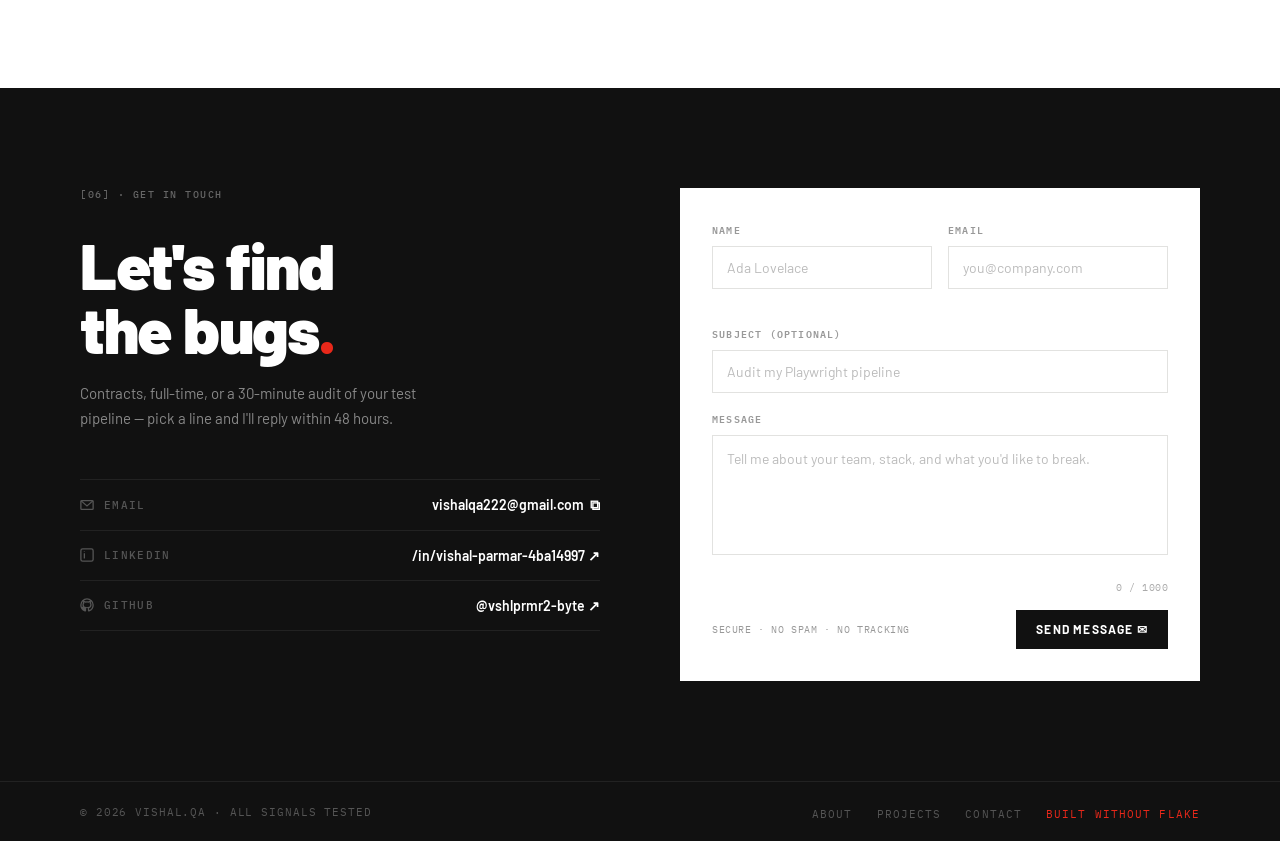
==== commit 62e5a592: "project update" ====
--- a/index.html
+++ b/index.html
@@ -704,6 +704,15 @@
       impact: "p95 -31% on checkout path",
       link:   "https://apps.apple.com/us/app/facecard-ai/id6743083576"
     },
+{
+      id:     "P-05",
+      tech:   "Wordpress",
+      title:  "Summit Roofing",
+      desc:   "Built a flake-detection harness that quarantines unstable Playwright specs based on rolling pass-rate, then auto-files bisect tickets in JIRA.",
+      impact: "CI pass-rate 71% → 96%",
+      link:   "https://go.summitroofingwilmington.com/"
+    },
+
   ];
 
   // ── CERTIFICATIONS ─────────────────────────────────────────────
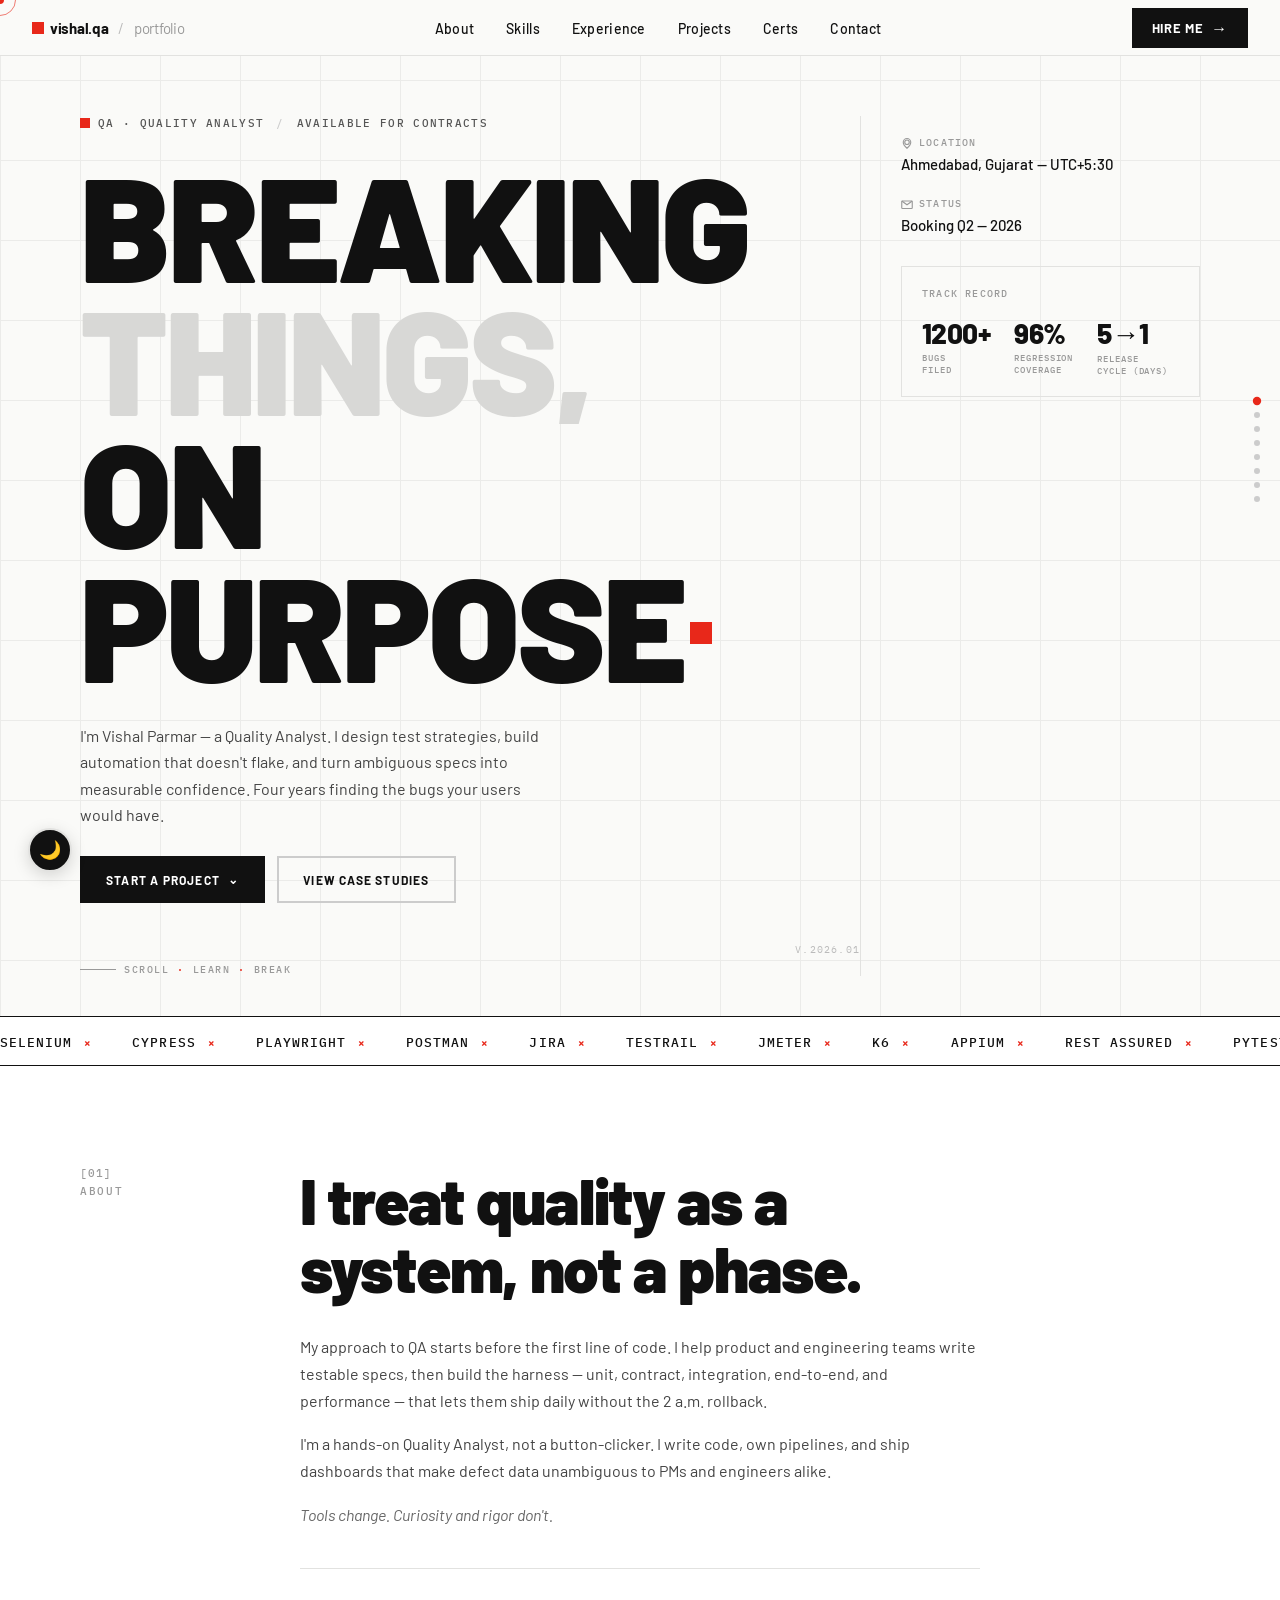
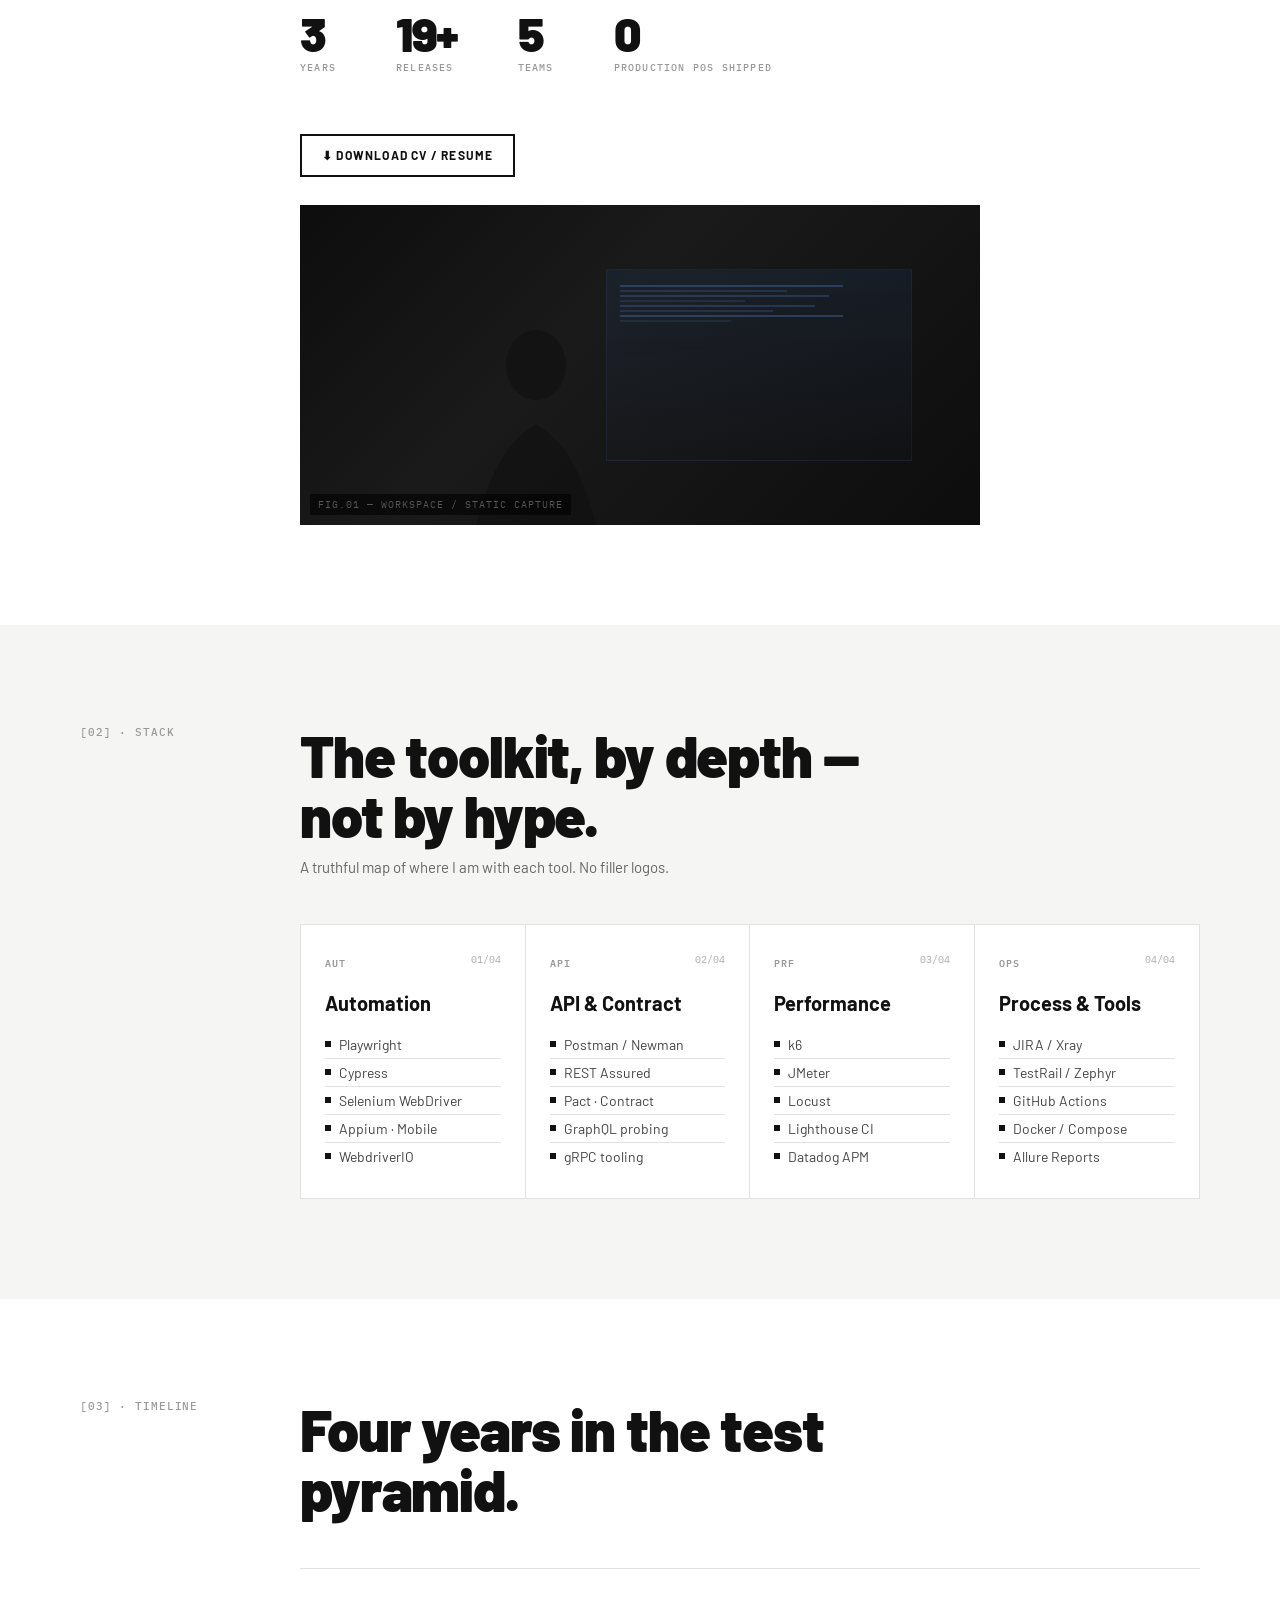
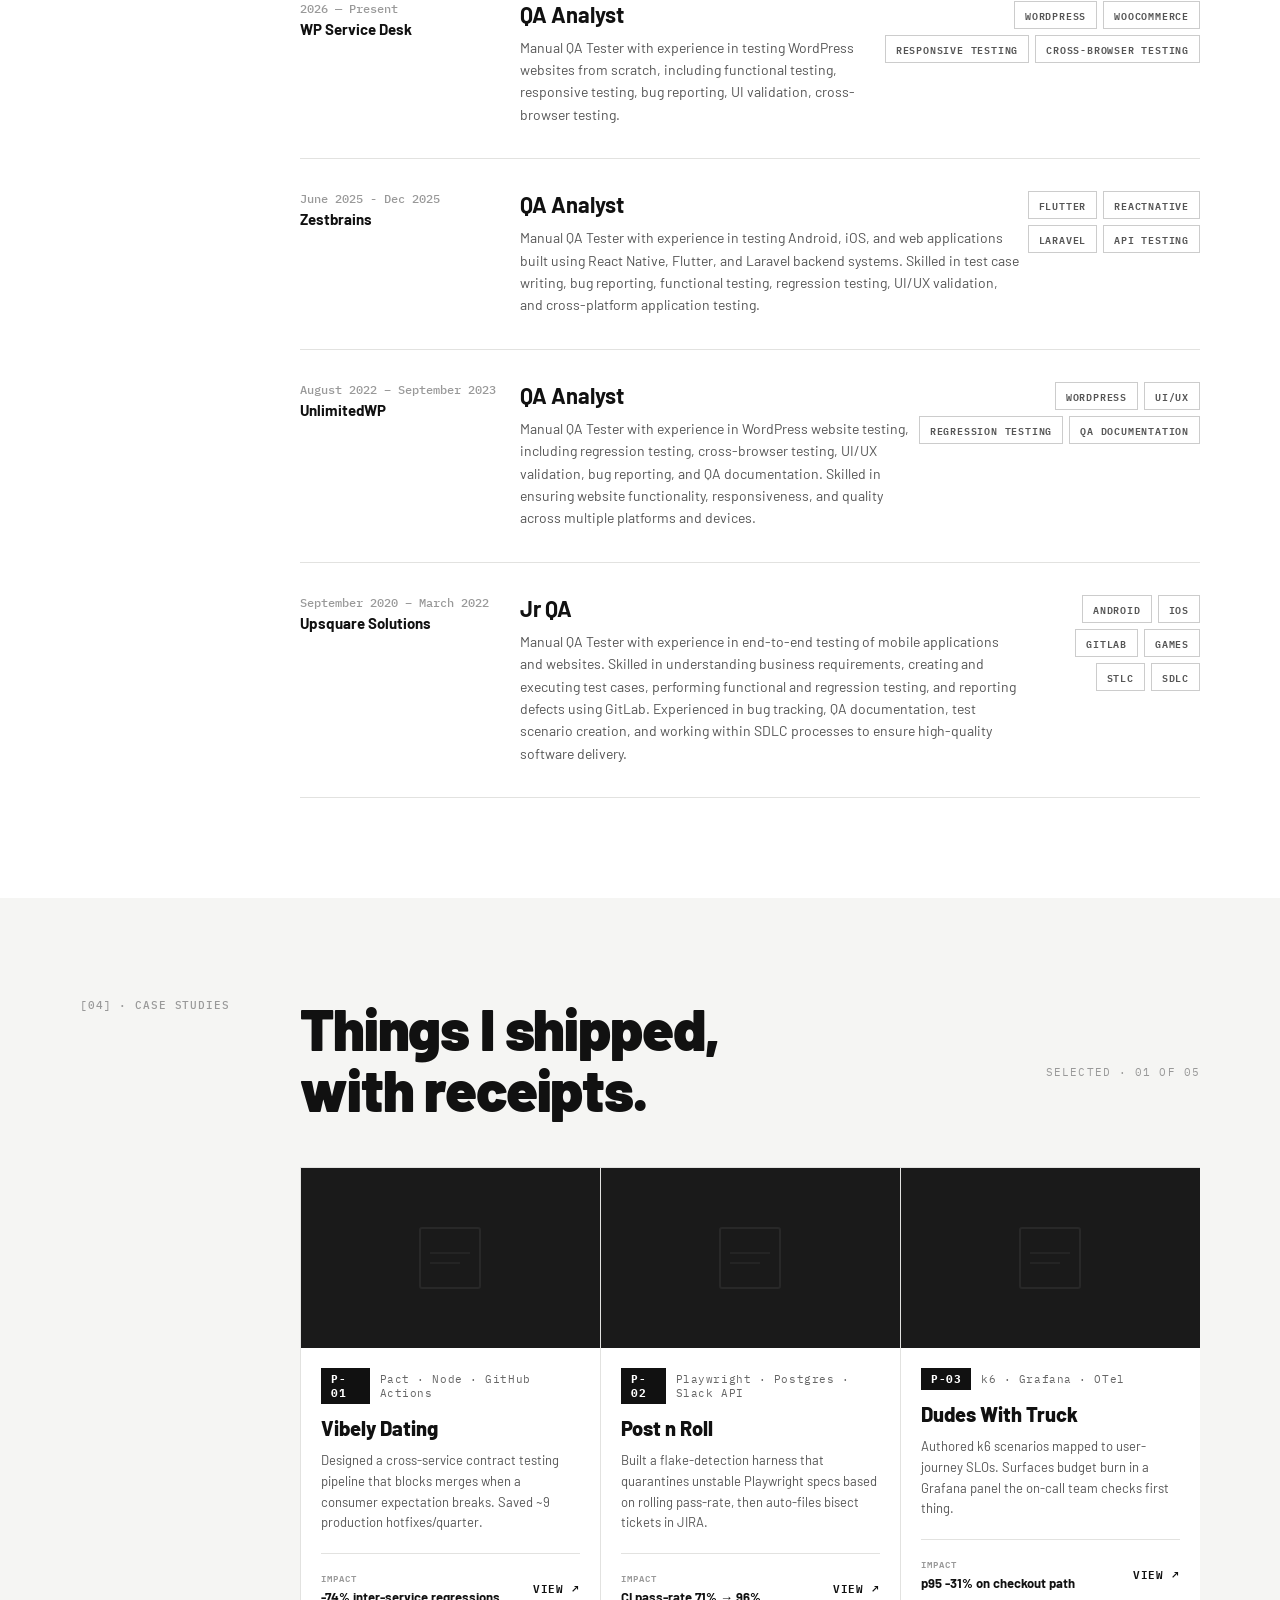
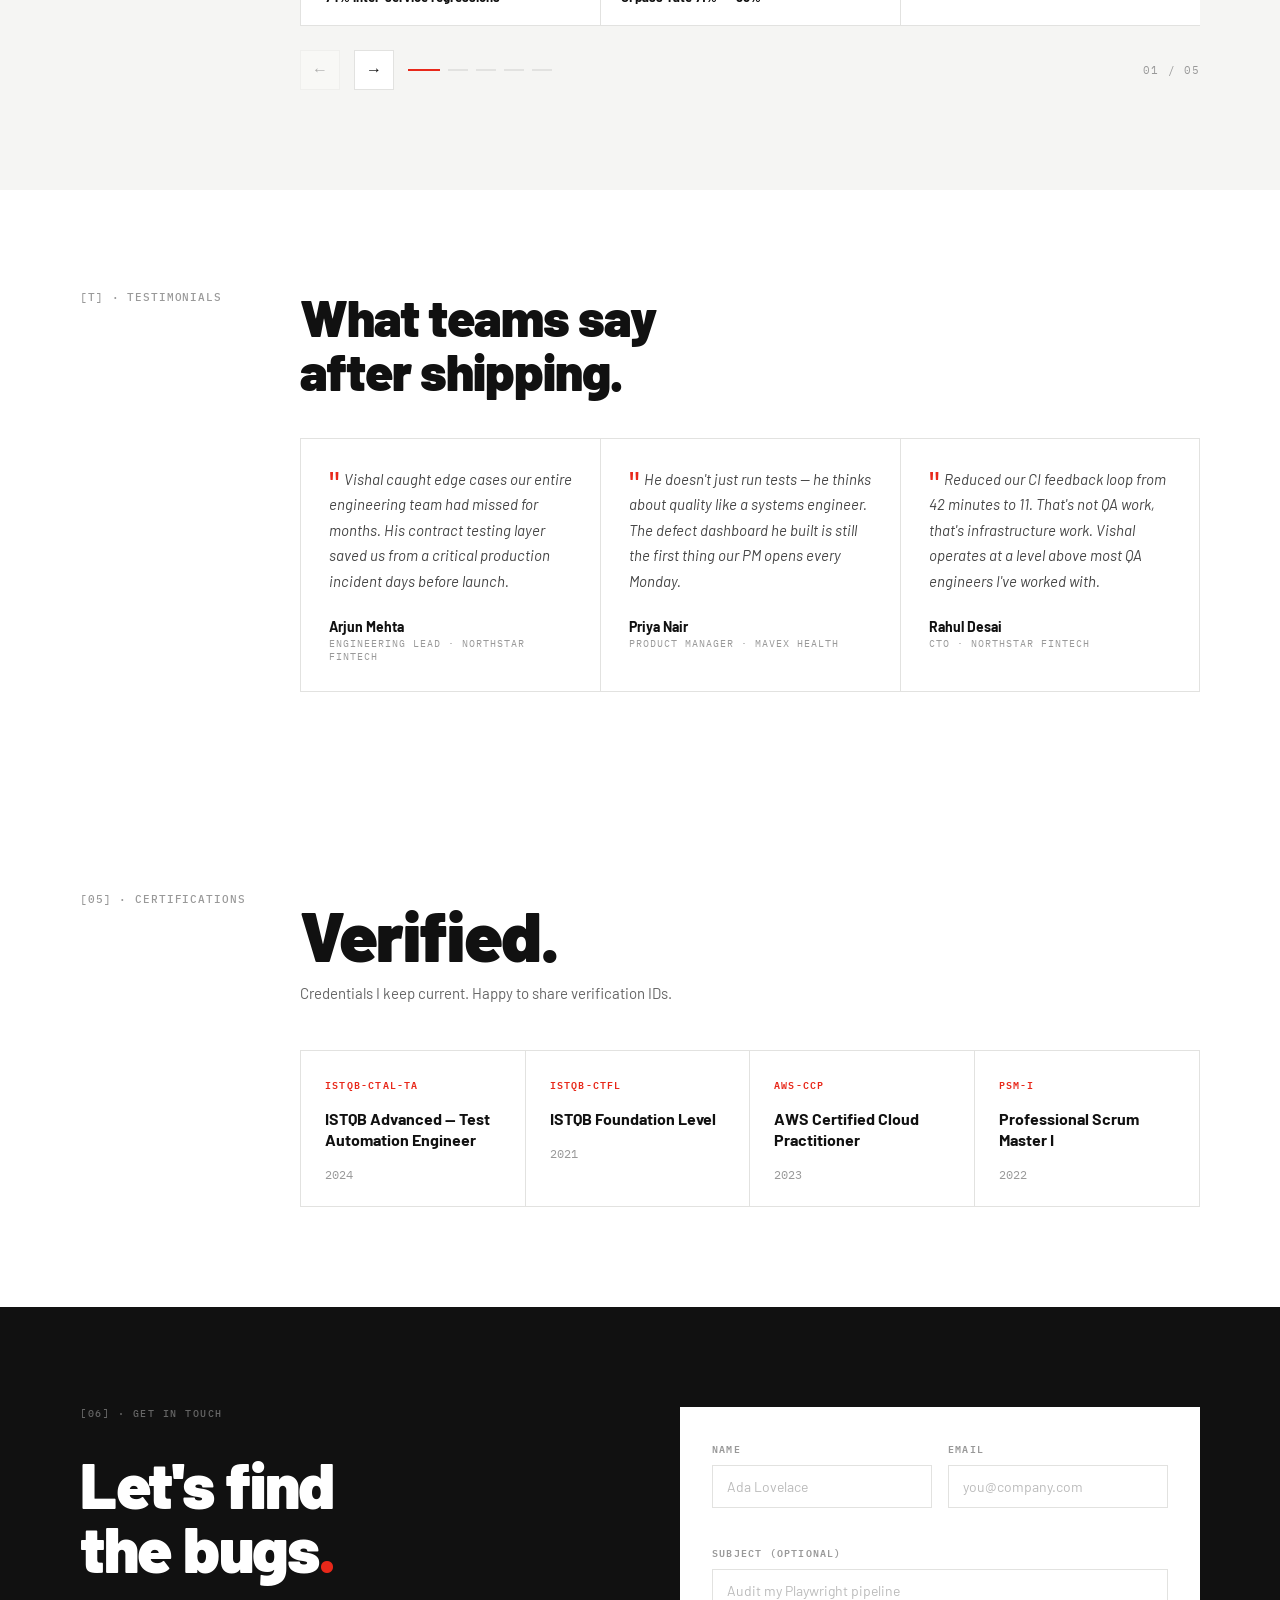
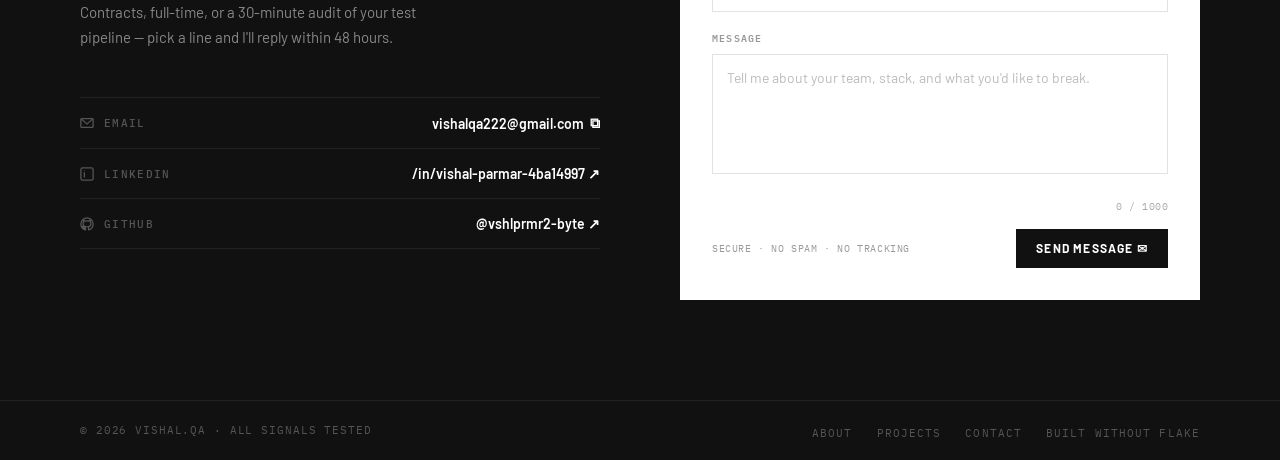
==== commit 17626f18: "minor updates" ====
--- a/index.html
+++ b/index.html
@@ -265,10 +265,18 @@
     <div class="fade-in">
       <div class="proj-heading-row">
         <h2 class="proj-heading">Things I shipped,<br>with receipts.</h2>
-        <div class="proj-count">SELECTED · 03 OF 12</div>
-      </div>
-
-      <div class="proj-grid" id="proj-grid">
+        <div class="proj-count" id="proj-slide-label">SELECTED · 01 OF 05</div>
+      </div>
+
+      <div class="proj-slider-viewport">
+        <div class="proj-grid" id="proj-grid"></div>
+      </div>
+
+      <div class="proj-controls">
+        <button class="proj-arrow" id="proj-prev" aria-label="Previous">←</button>
+        <button class="proj-arrow" id="proj-next" aria-label="Next">→</button>
+        <div class="proj-dots" id="proj-dots"></div>
+        <span class="proj-slide-counter" id="proj-counter">01 / 05</span>
       </div>
     </div>
   </div>
@@ -773,7 +781,7 @@
     </div>
   `).join("");
 
-  // Render projects
+  // Render projects as slider
   const projGrid = document.getElementById("proj-grid");
   projGrid.innerHTML = PROJECTS.map(p => `
     <div class="proj-card">
@@ -796,11 +804,96 @@
             <div class="proj-impact-label">IMPACT</div>
             <div class="proj-impact-val">${p.impact}</div>
           </div>
-          <a href="${p.link}" class="proj-read">READ ↗</a>
+          <a href="${p.link}" target="_blank" class="proj-read">VIEW ↗</a>
         </div>
       </div>
     </div>
   `).join("");
+
+  // ── SLIDER LOGIC ──────────────────────────────────────────────
+  (function initProjSlider() {
+    const grid      = document.getElementById("proj-grid");
+    const prevBtn   = document.getElementById("proj-prev");
+    const nextBtn   = document.getElementById("proj-next");
+    const dotsWrap  = document.getElementById("proj-dots");
+    const counter   = document.getElementById("proj-counter");
+    const label     = document.getElementById("proj-slide-label");
+    const total     = PROJECTS.length;
+    let current     = 0;
+
+    // Build dots
+    dotsWrap.innerHTML = PROJECTS.map((_, i) =>
+      `<button class="proj-dot${i === 0 ? " active" : ""}" data-i="${i}" aria-label="Go to slide ${i+1}"></button>`
+    ).join("");
+
+    function visibleCount() {
+      const w = window.innerWidth;
+      if (w <= 768)  return 1;
+      if (w <= 1024) return 2;
+      return 3;
+    }
+
+    function maxIndex() {
+      return Math.max(0, total - visibleCount());
+    }
+
+    function pad(n) { return String(n).padStart(2, "0"); }
+
+    function goTo(idx) {
+      const vis = visibleCount();
+      current = Math.max(0, Math.min(idx, maxIndex()));
+      const cardW = grid.querySelector(".proj-card").offsetWidth;
+      grid.style.transform = `translateX(-${current * cardW}px)`;
+
+      // Update dots
+      dotsWrap.querySelectorAll(".proj-dot").forEach((d, i) => {
+        d.classList.toggle("active", i === current);
+      });
+
+      // Update counter and label
+      const display = current + 1;
+      counter.textContent = `${pad(display)} / ${pad(total)}`;
+      label.textContent   = `SELECTED · ${pad(display)} OF ${pad(total)}`;
+
+      // Arrow states
+      prevBtn.disabled = current === 0;
+      nextBtn.disabled = current >= maxIndex();
+    }
+
+    // Arrow clicks
+    prevBtn.addEventListener("click", () => goTo(current - 1));
+    nextBtn.addEventListener("click", () => goTo(current + 1));
+
+    // Dot clicks
+    dotsWrap.addEventListener("click", e => {
+      const btn = e.target.closest(".proj-dot");
+      if (btn) goTo(parseInt(btn.dataset.i));
+    });
+
+    // Touch / swipe support
+    let touchStartX = 0;
+    grid.addEventListener("touchstart", e => { touchStartX = e.touches[0].clientX; }, { passive: true });
+    grid.addEventListener("touchend",   e => {
+      const diff = touchStartX - e.changedTouches[0].clientX;
+      if (Math.abs(diff) > 40) goTo(diff > 0 ? current + 1 : current - 1);
+    });
+
+    // Keyboard support when section is in view
+    document.addEventListener("keydown", e => {
+      const section = document.getElementById("projects");
+      const rect = section.getBoundingClientRect();
+      if (rect.top < window.innerHeight && rect.bottom > 0) {
+        if (e.key === "ArrowRight") goTo(current + 1);
+        if (e.key === "ArrowLeft")  goTo(current - 1);
+      }
+    });
+
+    // Recalculate on resize
+    window.addEventListener("resize", () => goTo(current));
+
+    // Init
+    goTo(0);
+  })();
 
   // Render certifications
   const certsGrid = document.getElementById("certs-grid");
--- a/style.css
+++ b/style.css
@@ -1698,4 +1698,172 @@
     @media (min-width: 769px) {
       .hamburger { display: none !important; }
       .mobile-menu { display: none !important; }
-    }+    }
+/* ════════════════════════════════════════════════════════════════
+   COLOUR FIXES — replace all hardcoded muted greys with
+   CSS custom-property-aware values so they adapt to dark mode.
+   ════════════════════════════════════════════════════════════════ */
+
+/* Define semantic tokens on :root */
+:root {
+  --text-body:    #444;   /* body copy */
+  --text-muted:   #555;   /* secondary text */
+  --text-subtle:  #666;   /* captions, labels */
+  --text-faint:   #999;   /* placeholders, counters */
+}
+
+body.dark-mode {
+  --text-body:   #c0c0be;
+  --text-muted:  #aaaaaa;
+  --text-subtle: #888888;
+  --text-faint:  #666666;
+}
+
+/* Hero */
+.hero-badge-text              { color: var(--text-muted)  !important; }
+.hero-desc                    { color: var(--text-body)   !important; }
+
+/* About */
+.about-body                   { color: var(--text-body)   !important; }
+.about-body em                { color: var(--text-subtle) !important; }
+
+/* Skills */
+.skills-sub                   { color: var(--text-subtle) !important; }
+.skill-list li                { color: var(--text-body)   !important; }
+
+/* Experience */
+.exp-desc                     { color: var(--text-muted)  !important; }
+.exp-tag                      { color: var(--text-muted)  !important; }
+
+/* Projects */
+.proj-desc                    { color: var(--text-muted)  !important; }
+.proj-count                   { color: var(--text-faint)  !important; }
+.proj-tech                    { color: var(--text-subtle) !important; }
+
+/* Certs */
+.certs-sub                    { color: var(--text-subtle) !important; }
+
+/* Contact */
+.contact-section-label        { color: var(--text-subtle) !important; }
+.contact-link-label           { color: var(--text-muted)  !important; }
+
+/* Footer */
+.footer-copy                  { color: var(--text-muted)  !important; }
+.footer-links a               { color: var(--text-muted)  !important; }
+
+/* Loader */
+.loader-text                  { color: var(--text-muted)  !important; }
+
+/* Testimonials */
+.test-quote                   { color: var(--text-body)   !important; }
+
+/* ════════════════════════════════════════════════════════════════
+   PROJECT SLIDER
+   ════════════════════════════════════════════════════════════════ */
+
+/* Wrap the grid in a viewport */
+.proj-slider-viewport {
+  overflow: hidden;
+  position: relative;
+}
+
+/* Grid becomes a horizontal track */
+.proj-grid {
+  display: flex !important;
+  gap: 0 !important;
+  grid-template-columns: unset !important;
+  transition: transform 0.45s cubic-bezier(0.25, 1, 0.5, 1);
+  will-change: transform;
+}
+
+/* Each card is a fixed-width slide */
+.proj-card {
+  flex: 0 0 calc(100% / 3) !important;
+  min-width: calc(100% / 3) !important;
+  border-right: none !important;
+  border-left: 1px solid var(--grid-color) !important;
+  border-top: 1px solid var(--grid-color) !important;
+  border-bottom: 1px solid var(--grid-color) !important;
+  box-sizing: border-box;
+}
+.proj-card:last-child {
+  border-right: 1px solid var(--grid-color) !important;
+}
+
+/* Slider controls row */
+.proj-controls {
+  display: flex;
+  align-items: center;
+  gap: 14px;
+  margin-top: 24px;
+}
+
+.proj-arrow {
+  width: 40px; height: 40px;
+  border: 1px solid var(--grid-color);
+  background: var(--white);
+  color: var(--black);
+  font-size: 16px;
+  display: flex; align-items: center; justify-content: center;
+  cursor: pointer;
+  transition: background 0.18s, color 0.18s, border-color 0.18s;
+  flex-shrink: 0;
+  user-select: none;
+  border-radius: 0;
+}
+.proj-arrow:hover {
+  background: var(--black);
+  color: var(--white);
+  border-color: var(--black);
+}
+.proj-arrow:disabled {
+  opacity: 0.3;
+  cursor: default;
+  pointer-events: none;
+}
+
+/* Dot indicators */
+.proj-dots {
+  display: flex;
+  gap: 8px;
+  align-items: center;
+  flex: 1;
+}
+.proj-dot {
+  width: 20px; height: 2px;
+  background: var(--grid-color);
+  cursor: pointer;
+  transition: background 0.2s, width 0.2s;
+  border: none;
+  padding: 0;
+}
+.proj-dot.active {
+  background: var(--red);
+  width: 32px;
+}
+
+/* Slide counter */
+.proj-slide-counter {
+  font-family: var(--font-mono);
+  font-size: 11px;
+  color: var(--text-faint);
+  letter-spacing: 0.1em;
+  white-space: nowrap;
+}
+
+/* Tablet: 2 cards visible */
+@media (max-width: 1024px) {
+  .proj-card {
+    flex: 0 0 50% !important;
+    min-width: 50% !important;
+  }
+}
+
+/* Mobile: 1 card visible */
+@media (max-width: 768px) {
+  .proj-card {
+    flex: 0 0 100% !important;
+    min-width: 100% !important;
+  }
+  .proj-controls { margin-top: 16px; }
+}
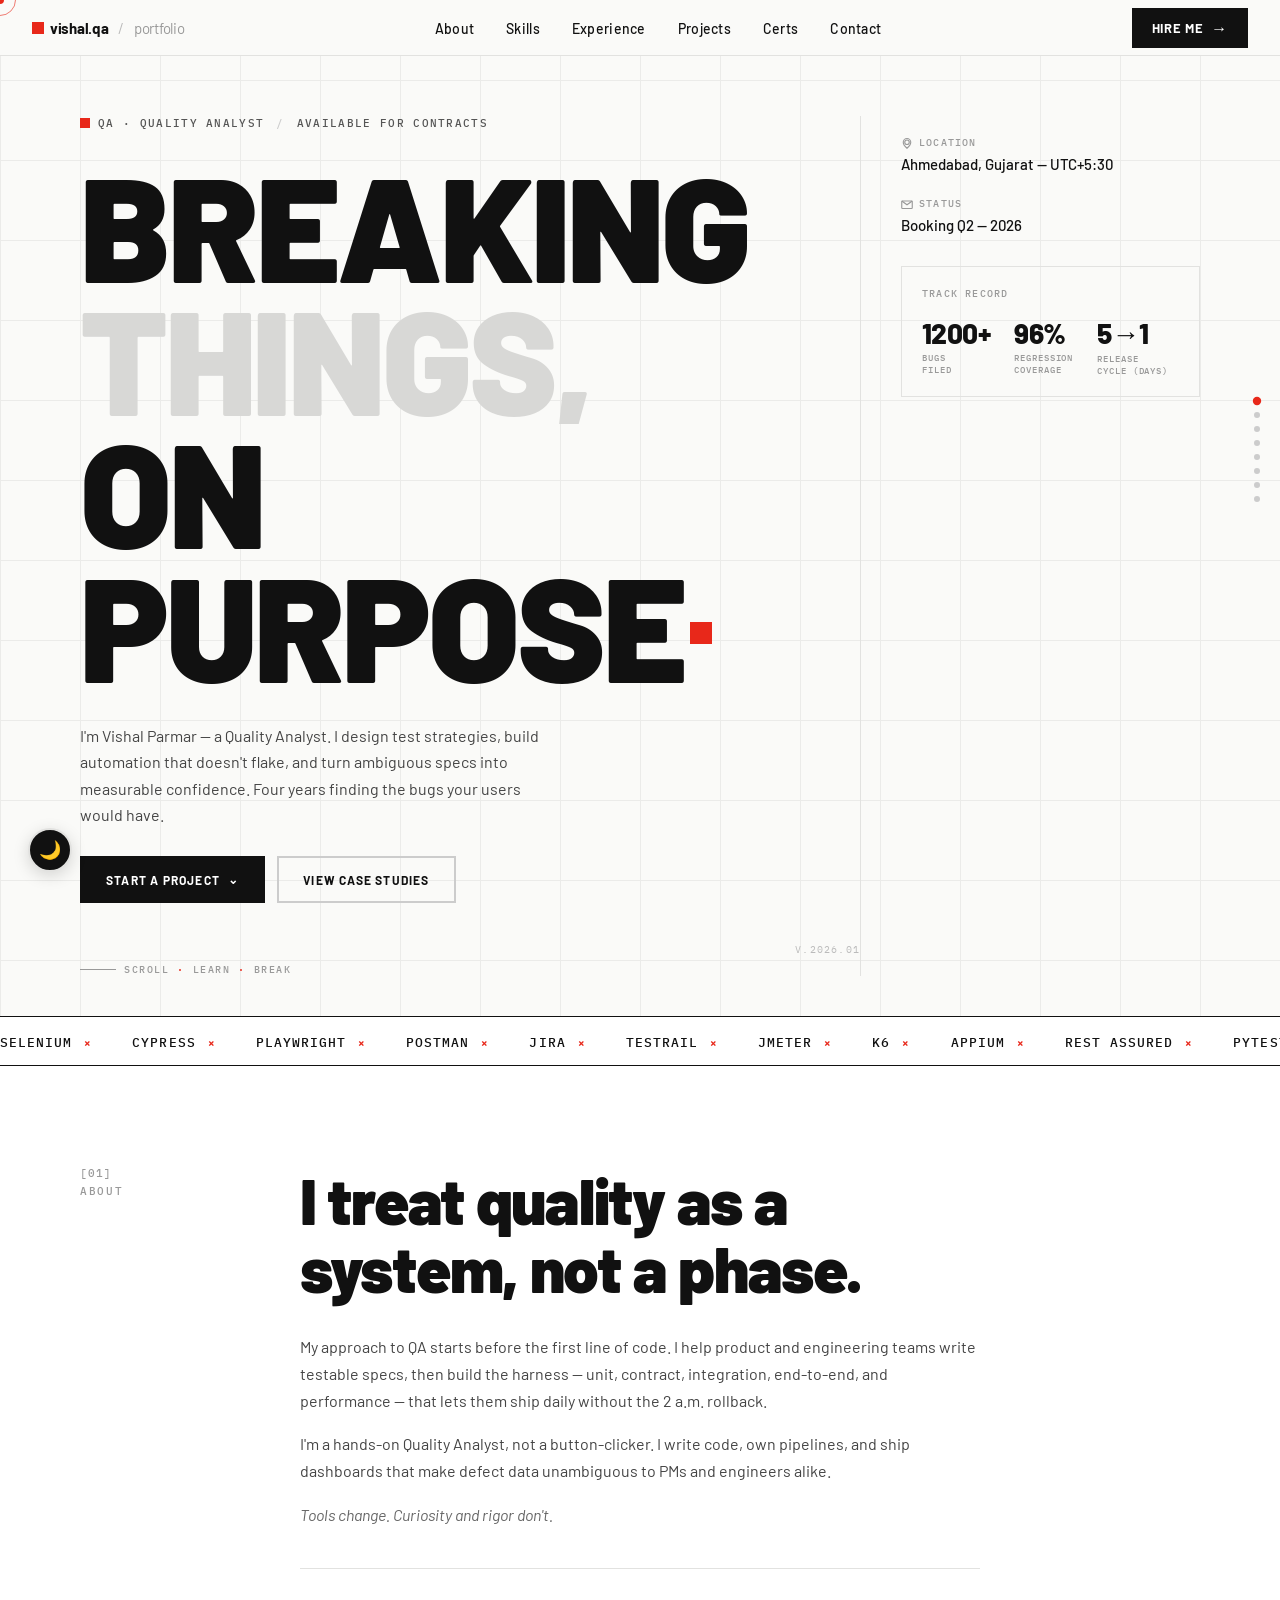
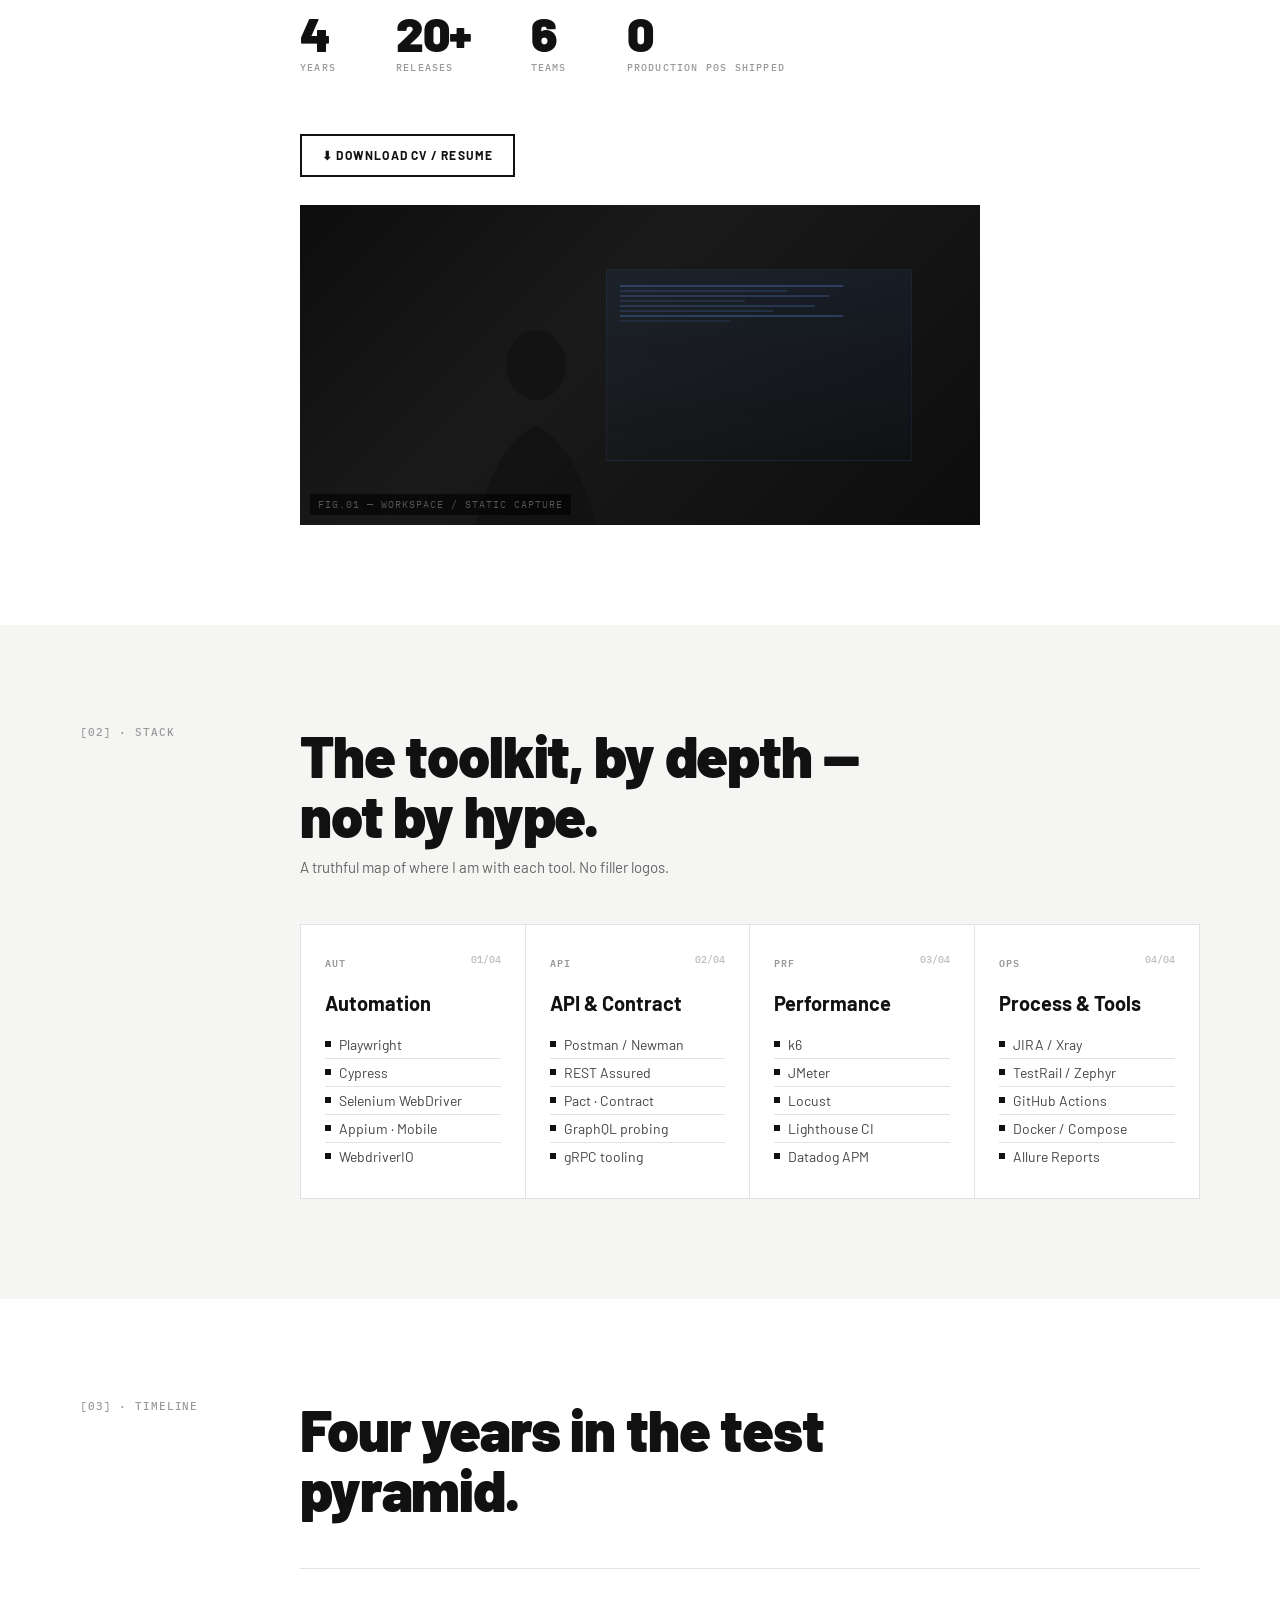
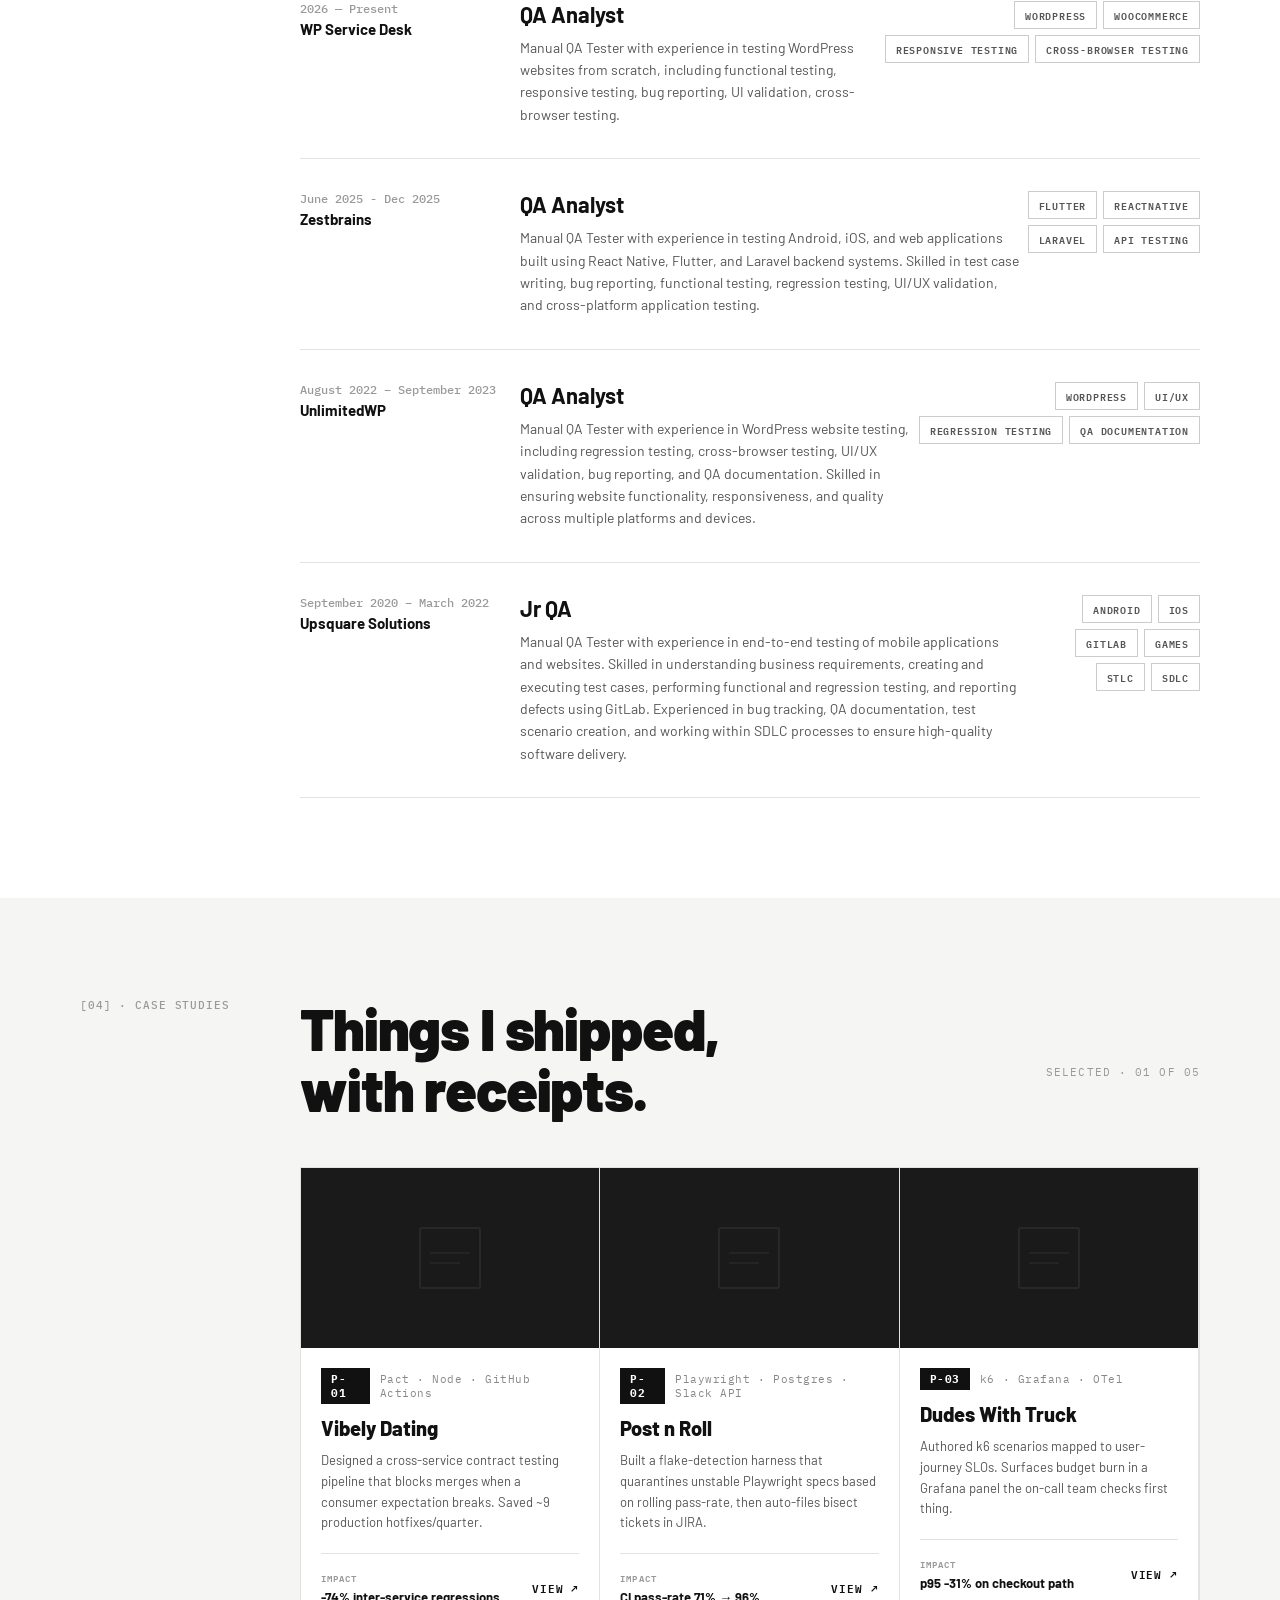
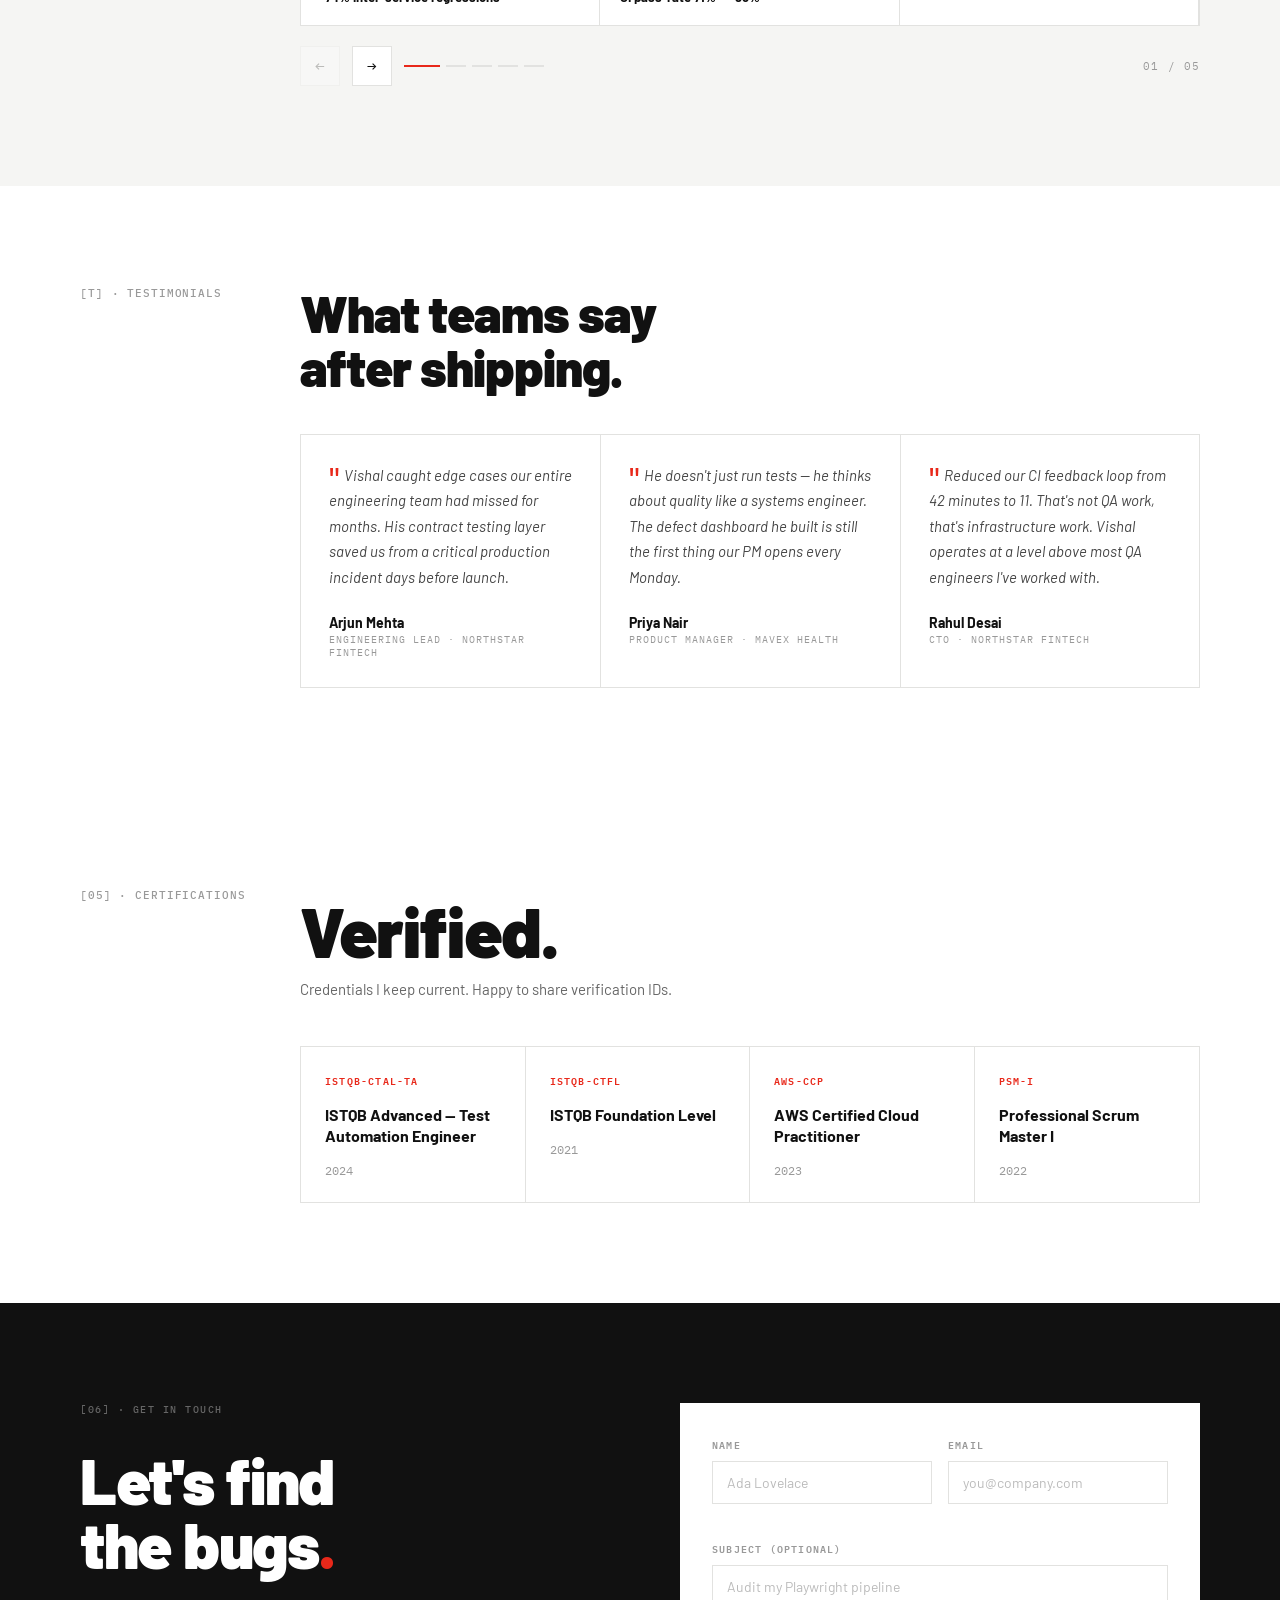
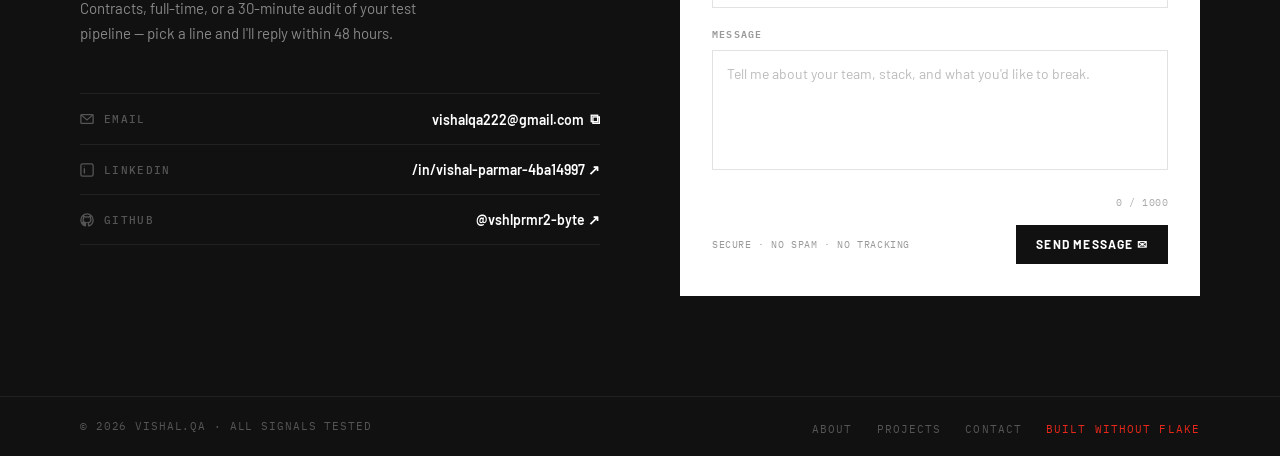
==== commit 839c875b: "project slider updates" ====
--- a/index.html
+++ b/index.html
@@ -265,7 +265,7 @@
     <div class="fade-in">
       <div class="proj-heading-row">
         <h2 class="proj-heading">Things I shipped,<br>with receipts.</h2>
-        <div class="proj-count" id="proj-slide-label">SELECTED · 01 OF 05</div>
+        <div class="proj-count" id="proj-count">SELECTED · 01 OF 05</div>
       </div>
 
       <div class="proj-slider-viewport">
@@ -273,8 +273,8 @@
       </div>
 
       <div class="proj-controls">
-        <button class="proj-arrow" id="proj-prev" aria-label="Previous">←</button>
-        <button class="proj-arrow" id="proj-next" aria-label="Next">→</button>
+        <button class="proj-arrow" id="proj-prev" aria-label="Previous project">&#8592;</button>
+        <button class="proj-arrow" id="proj-next" aria-label="Next project">&#8594;</button>
         <div class="proj-dots" id="proj-dots"></div>
         <span class="proj-slide-counter" id="proj-counter">01 / 05</span>
       </div>
@@ -781,7 +781,7 @@
     </div>
   `).join("");
 
-  // Render projects as slider
+  // Render projects + init slider
   const projGrid = document.getElementById("proj-grid");
   projGrid.innerHTML = PROJECTS.map(p => `
     <div class="proj-card">
@@ -810,16 +810,16 @@
     </div>
   `).join("");
 
-  // ── SLIDER LOGIC ──────────────────────────────────────────────
+  // ── PROJECT SLIDER ─────────────────────────────────────────────
   (function initProjSlider() {
-    const grid      = document.getElementById("proj-grid");
-    const prevBtn   = document.getElementById("proj-prev");
-    const nextBtn   = document.getElementById("proj-next");
-    const dotsWrap  = document.getElementById("proj-dots");
-    const counter   = document.getElementById("proj-counter");
-    const label     = document.getElementById("proj-slide-label");
-    const total     = PROJECTS.length;
-    let current     = 0;
+    const grid     = document.getElementById("proj-grid");
+    const prevBtn  = document.getElementById("proj-prev");
+    const nextBtn  = document.getElementById("proj-next");
+    const dotsWrap = document.getElementById("proj-dots");
+    const counter  = document.getElementById("proj-counter");
+    const countLbl = document.getElementById("proj-count");
+    const total    = PROJECTS.length;
+    let current    = 0;
 
     // Build dots
     dotsWrap.innerHTML = PROJECTS.map((_, i) =>
@@ -827,9 +827,8 @@
     ).join("");
 
     function visibleCount() {
-      const w = window.innerWidth;
-      if (w <= 768)  return 1;
-      if (w <= 1024) return 2;
+      if (window.innerWidth <= 768)  return 1;
+      if (window.innerWidth <= 1024) return 2;
       return 3;
     }
 
@@ -840,58 +839,55 @@
     function pad(n) { return String(n).padStart(2, "0"); }
 
     function goTo(idx) {
-      const vis = visibleCount();
       current = Math.max(0, Math.min(idx, maxIndex()));
       const cardW = grid.querySelector(".proj-card").offsetWidth;
       grid.style.transform = `translateX(-${current * cardW}px)`;
 
-      // Update dots
-      dotsWrap.querySelectorAll(".proj-dot").forEach((d, i) => {
-        d.classList.toggle("active", i === current);
-      });
-
-      // Update counter and label
-      const display = current + 1;
-      counter.textContent = `${pad(display)} / ${pad(total)}`;
-      label.textContent   = `SELECTED · ${pad(display)} OF ${pad(total)}`;
-
-      // Arrow states
+      // dots
+      dotsWrap.querySelectorAll(".proj-dot").forEach((d, i) =>
+        d.classList.toggle("active", i === current)
+      );
+
+      // counters
+      const disp = current + 1;
+      counter.textContent  = `${pad(disp)} / ${pad(total)}`;
+      countLbl.textContent = `SELECTED · ${pad(disp)} OF ${pad(total)}`;
+
+      // arrows
       prevBtn.disabled = current === 0;
       nextBtn.disabled = current >= maxIndex();
     }
 
-    // Arrow clicks
     prevBtn.addEventListener("click", () => goTo(current - 1));
     nextBtn.addEventListener("click", () => goTo(current + 1));
 
-    // Dot clicks
     dotsWrap.addEventListener("click", e => {
       const btn = e.target.closest(".proj-dot");
       if (btn) goTo(parseInt(btn.dataset.i));
     });
 
-    // Touch / swipe support
+    // Swipe support
     let touchStartX = 0;
-    grid.addEventListener("touchstart", e => { touchStartX = e.touches[0].clientX; }, { passive: true });
-    grid.addEventListener("touchend",   e => {
+    grid.addEventListener("touchstart", e => {
+      touchStartX = e.touches[0].clientX;
+    }, { passive: true });
+    grid.addEventListener("touchend", e => {
       const diff = touchStartX - e.changedTouches[0].clientX;
       if (Math.abs(diff) > 40) goTo(diff > 0 ? current + 1 : current - 1);
     });
 
-    // Keyboard support when section is in view
+    // Keyboard (when section is in view)
     document.addEventListener("keydown", e => {
-      const section = document.getElementById("projects");
-      const rect = section.getBoundingClientRect();
+      const rect = document.getElementById("projects").getBoundingClientRect();
       if (rect.top < window.innerHeight && rect.bottom > 0) {
         if (e.key === "ArrowRight") goTo(current + 1);
         if (e.key === "ArrowLeft")  goTo(current - 1);
       }
     });
 
-    // Recalculate on resize
+    // Recalc on resize
     window.addEventListener("resize", () => goTo(current));
 
-    // Init
     goTo(0);
   })();
 
--- a/style.css
+++ b/style.css
@@ -653,21 +653,30 @@
     margin-bottom: 40px;
   }
 
+  .proj-slider-viewport {
+    overflow: hidden;
+    position: relative;
+    border: 1px solid var(--grid-color);
+  }
+
   .proj-grid {
-    display: grid;
-    grid-template-columns: repeat(3, 1fr);
+    display: flex;
     gap: 0;
+    transition: transform 0.45s cubic-bezier(0.25, 1, 0.5, 1);
+    will-change: transform;
   }
 
   .proj-card {
+    flex: 0 0 calc(100% / 3);
+    min-width: calc(100% / 3);
     background: var(--white);
-    border: 1px solid var(--grid-color);
-    border-right: none;
+    border-right: 1px solid var(--grid-color);
     overflow: hidden;
-    transition: transform 0.2s;
-  }
-  .proj-card:last-child { border-right: 1px solid var(--grid-color); }
-  .proj-card:hover { transform: translateY(-2px); }
+    transition: background 0.2s;
+    box-sizing: border-box;
+  }
+  .proj-card:first-child { border-left: none; }
+  .proj-card:last-child  { border-right: none; }
 
   .proj-img {
     width: 100%; height: 180px;
@@ -1033,9 +1042,11 @@
   .skill-card:nth-child(3) { border-top: 1px solid var(--grid-color); }
   .skill-card:nth-child(4) { border-top: 1px solid var(--grid-color); }
 
-  .proj-grid { grid-template-columns: repeat(2, 1fr); }
-  .proj-card:nth-child(2) { border-right: 1px solid var(--grid-color); }
-  .proj-card:nth-child(3) { border-top: 1px solid var(--grid-color); grid-column: 1 / -1; max-width: 50%; }
+  .proj-grid { }
+  .proj-card {
+    flex: 0 0 50%;
+    min-width: 50%;
+  }
 
   .certs-grid { grid-template-columns: repeat(2, 1fr); }
   .cert-card:nth-child(2) { border-right: none; }
@@ -1130,10 +1141,11 @@
   /* PROJECTS */
   .proj-heading { font-size: clamp(28px, 7vw, 40px); }
   .proj-heading-row { flex-direction: column; gap: 8px; align-items: flex-start; }
-  .proj-grid { grid-template-columns: 1fr; }
-  .proj-card { border-right: 1px solid var(--grid-color) !important; border-top: none; }
-  .proj-card + .proj-card { border-top: 1px solid var(--grid-color) !important; }
-  .proj-card:nth-child(3) { max-width: 100%; grid-column: auto; }
+  .proj-card {
+    flex: 0 0 100%;
+    min-width: 100%;
+    border-right: none !important;
+  }
 
   /* CERTS */
   .certs-heading { font-size: clamp(36px, 9vw, 56px); }
@@ -1700,170 +1712,87 @@
       .mobile-menu { display: none !important; }
     }
 /* ════════════════════════════════════════════════════════════════
-   COLOUR FIXES — replace all hardcoded muted greys with
-   CSS custom-property-aware values so they adapt to dark mode.
+   PROJECT SLIDER CONTROLS
    ════════════════════════════════════════════════════════════════ */
 
-/* Define semantic tokens on :root */
-:root {
-  --text-body:    #444;   /* body copy */
-  --text-muted:   #555;   /* secondary text */
-  --text-subtle:  #666;   /* captions, labels */
-  --text-faint:   #999;   /* placeholders, counters */
-}
-
-body.dark-mode {
-  --text-body:   #c0c0be;
-  --text-muted:  #aaaaaa;
-  --text-subtle: #888888;
-  --text-faint:  #666666;
-}
-
-/* Hero */
-.hero-badge-text              { color: var(--text-muted)  !important; }
-.hero-desc                    { color: var(--text-body)   !important; }
-
-/* About */
-.about-body                   { color: var(--text-body)   !important; }
-.about-body em                { color: var(--text-subtle) !important; }
-
-/* Skills */
-.skills-sub                   { color: var(--text-subtle) !important; }
-.skill-list li                { color: var(--text-body)   !important; }
-
-/* Experience */
-.exp-desc                     { color: var(--text-muted)  !important; }
-.exp-tag                      { color: var(--text-muted)  !important; }
-
-/* Projects */
-.proj-desc                    { color: var(--text-muted)  !important; }
-.proj-count                   { color: var(--text-faint)  !important; }
-.proj-tech                    { color: var(--text-subtle) !important; }
-
-/* Certs */
-.certs-sub                    { color: var(--text-subtle) !important; }
-
-/* Contact */
-.contact-section-label        { color: var(--text-subtle) !important; }
-.contact-link-label           { color: var(--text-muted)  !important; }
-
-/* Footer */
-.footer-copy                  { color: var(--text-muted)  !important; }
-.footer-links a               { color: var(--text-muted)  !important; }
-
-/* Loader */
-.loader-text                  { color: var(--text-muted)  !important; }
-
-/* Testimonials */
-.test-quote                   { color: var(--text-body)   !important; }
-
-/* ════════════════════════════════════════════════════════════════
-   PROJECT SLIDER
-   ════════════════════════════════════════════════════════════════ */
-
-/* Wrap the grid in a viewport */
-.proj-slider-viewport {
-  overflow: hidden;
-  position: relative;
-}
-
-/* Grid becomes a horizontal track */
-.proj-grid {
-  display: flex !important;
-  gap: 0 !important;
-  grid-template-columns: unset !important;
-  transition: transform 0.45s cubic-bezier(0.25, 1, 0.5, 1);
-  will-change: transform;
-}
-
-/* Each card is a fixed-width slide */
-.proj-card {
-  flex: 0 0 calc(100% / 3) !important;
-  min-width: calc(100% / 3) !important;
-  border-right: none !important;
-  border-left: 1px solid var(--grid-color) !important;
-  border-top: 1px solid var(--grid-color) !important;
-  border-bottom: 1px solid var(--grid-color) !important;
-  box-sizing: border-box;
-}
-.proj-card:last-child {
-  border-right: 1px solid var(--grid-color) !important;
-}
-
-/* Slider controls row */
 .proj-controls {
   display: flex;
   align-items: center;
-  gap: 14px;
-  margin-top: 24px;
+  gap: 12px;
+  margin-top: 20px;
 }
 
 .proj-arrow {
-  width: 40px; height: 40px;
+  width: 40px;
+  height: 40px;
   border: 1px solid var(--grid-color);
   background: var(--white);
   color: var(--black);
   font-size: 16px;
-  display: flex; align-items: center; justify-content: center;
+  display: flex;
+  align-items: center;
+  justify-content: center;
   cursor: pointer;
   transition: background 0.18s, color 0.18s, border-color 0.18s;
   flex-shrink: 0;
   user-select: none;
-  border-radius: 0;
+  font-family: var(--font-mono);
 }
-.proj-arrow:hover {
+.proj-arrow:hover:not(:disabled) {
   background: var(--black);
   color: var(--white);
   border-color: var(--black);
 }
 .proj-arrow:disabled {
-  opacity: 0.3;
-  cursor: default;
-  pointer-events: none;
+  opacity: 0.25;
+  cursor: not-allowed;
 }
 
-/* Dot indicators */
 .proj-dots {
   display: flex;
-  gap: 8px;
+  gap: 6px;
   align-items: center;
   flex: 1;
 }
 .proj-dot {
-  width: 20px; height: 2px;
+  height: 2px;
+  width: 20px;
   background: var(--grid-color);
-  cursor: pointer;
-  transition: background 0.2s, width 0.2s;
   border: none;
   padding: 0;
+  cursor: pointer;
+  transition: width 0.22s, background 0.22s;
 }
 .proj-dot.active {
+  width: 36px;
   background: var(--red);
-  width: 32px;
 }
 
-/* Slide counter */
 .proj-slide-counter {
   font-family: var(--font-mono);
   font-size: 11px;
-  color: var(--text-faint);
+  color: #999;
   letter-spacing: 0.1em;
   white-space: nowrap;
 }
 
-/* Tablet: 2 cards visible */
-@media (max-width: 1024px) {
-  .proj-card {
-    flex: 0 0 50% !important;
-    min-width: 50% !important;
-  }
+/* Dark mode controls */
+body.dark-mode .proj-arrow {
+  background: #111;
+  border-color: #2a2a2a;
+  color: #f0f0ee;
 }
-
-/* Mobile: 1 card visible */
+body.dark-mode .proj-arrow:hover:not(:disabled) {
+  background: #f0f0ee;
+  color: #111;
+  border-color: #f0f0ee;
+}
+body.dark-mode .proj-dot { background: #2a2a2a; }
+body.dark-mode .proj-dot.active { background: var(--red); }
+body.dark-mode .proj-slider-viewport { border-color: #2a2a2a; }
+
+/* Responsive controls */
 @media (max-width: 768px) {
-  .proj-card {
-    flex: 0 0 100% !important;
-    min-width: 100% !important;
-  }
-  .proj-controls { margin-top: 16px; }
+  .proj-controls { margin-top: 14px; gap: 10px; }
+  .proj-arrow { width: 36px; height: 36px; font-size: 14px; }
 }
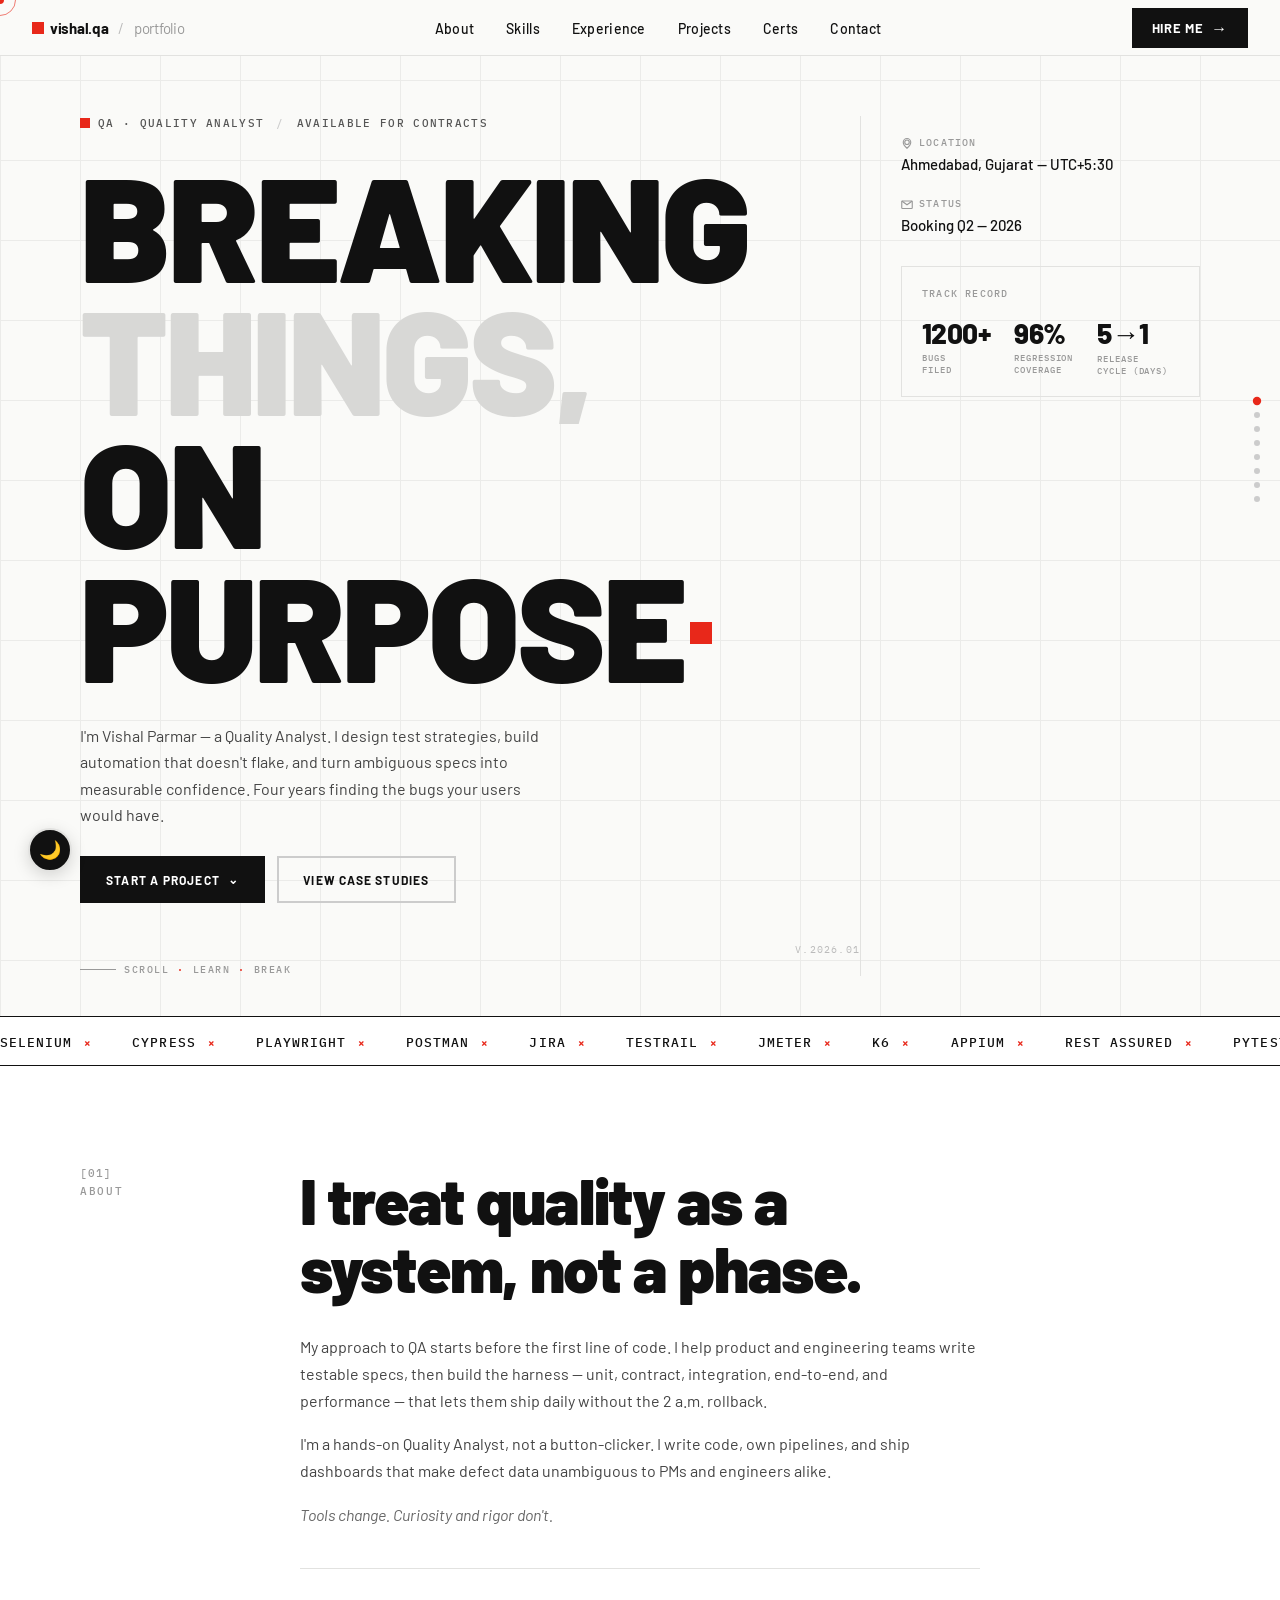
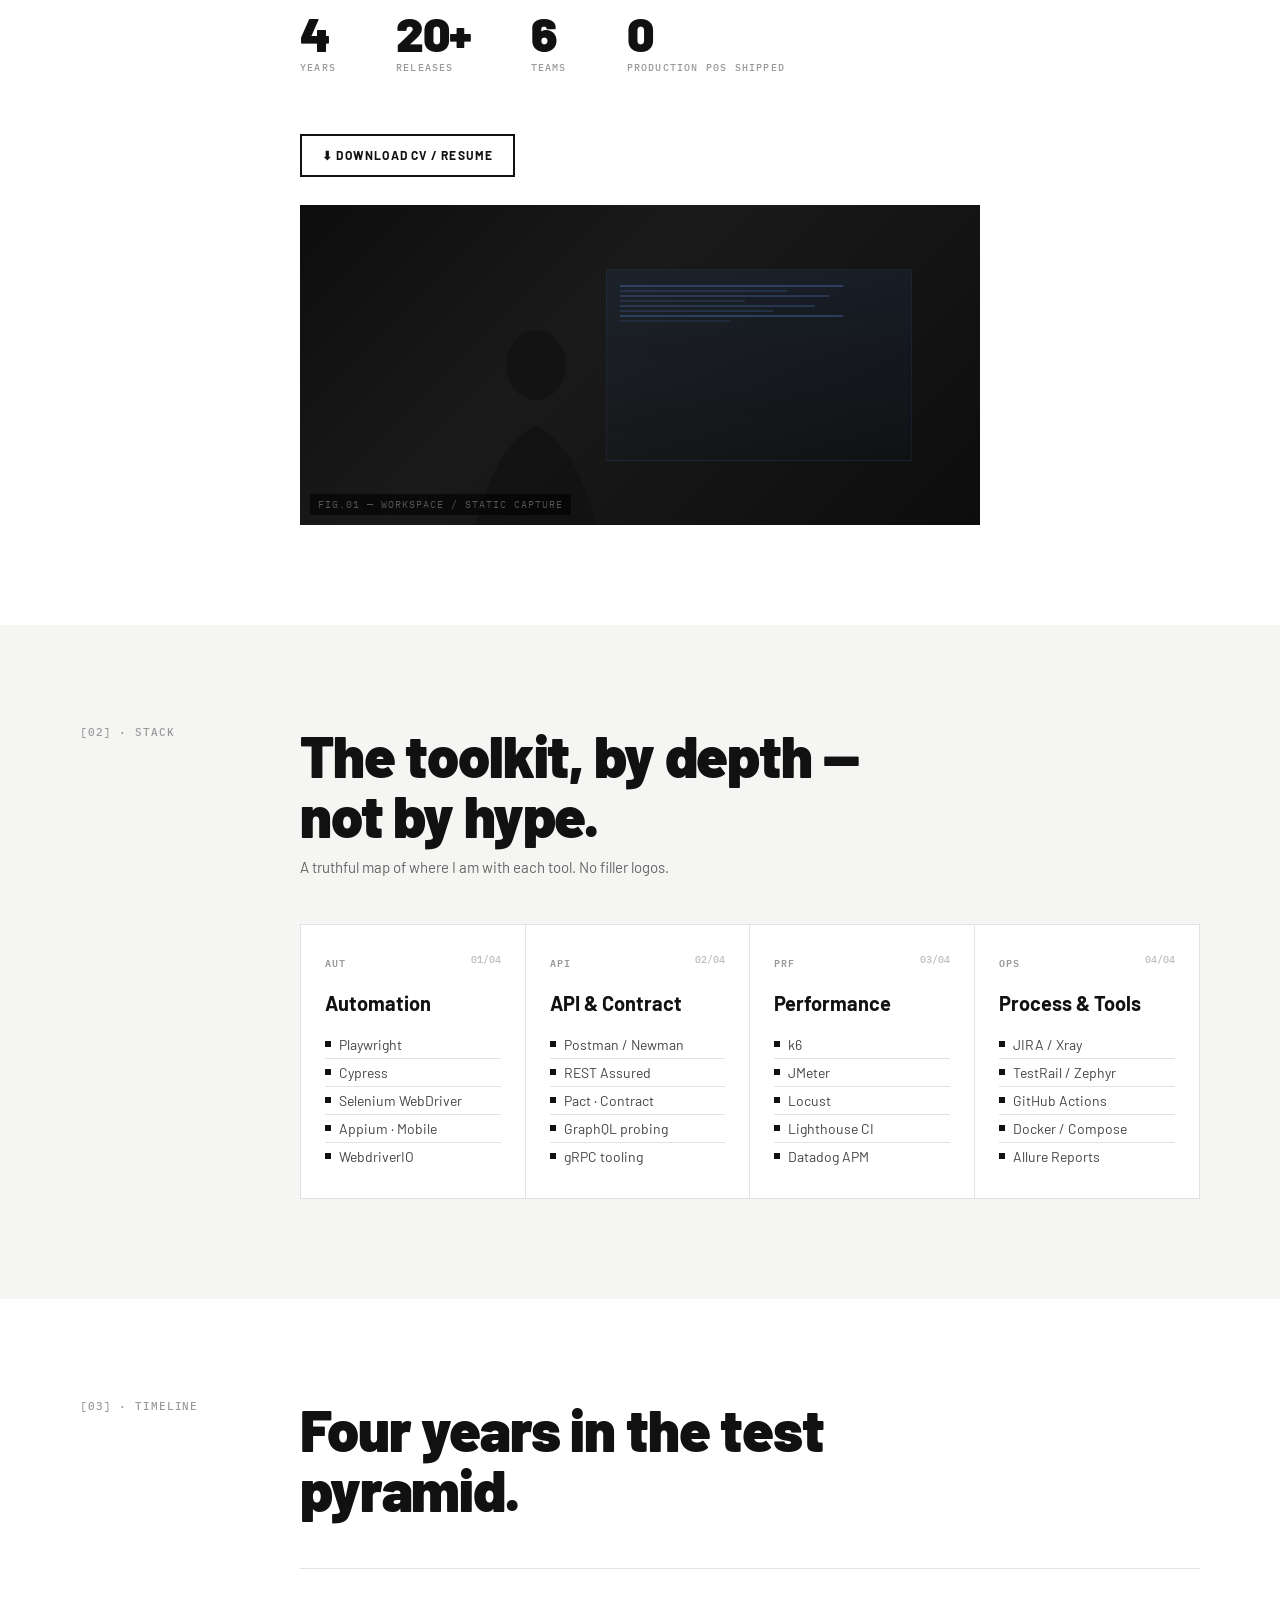
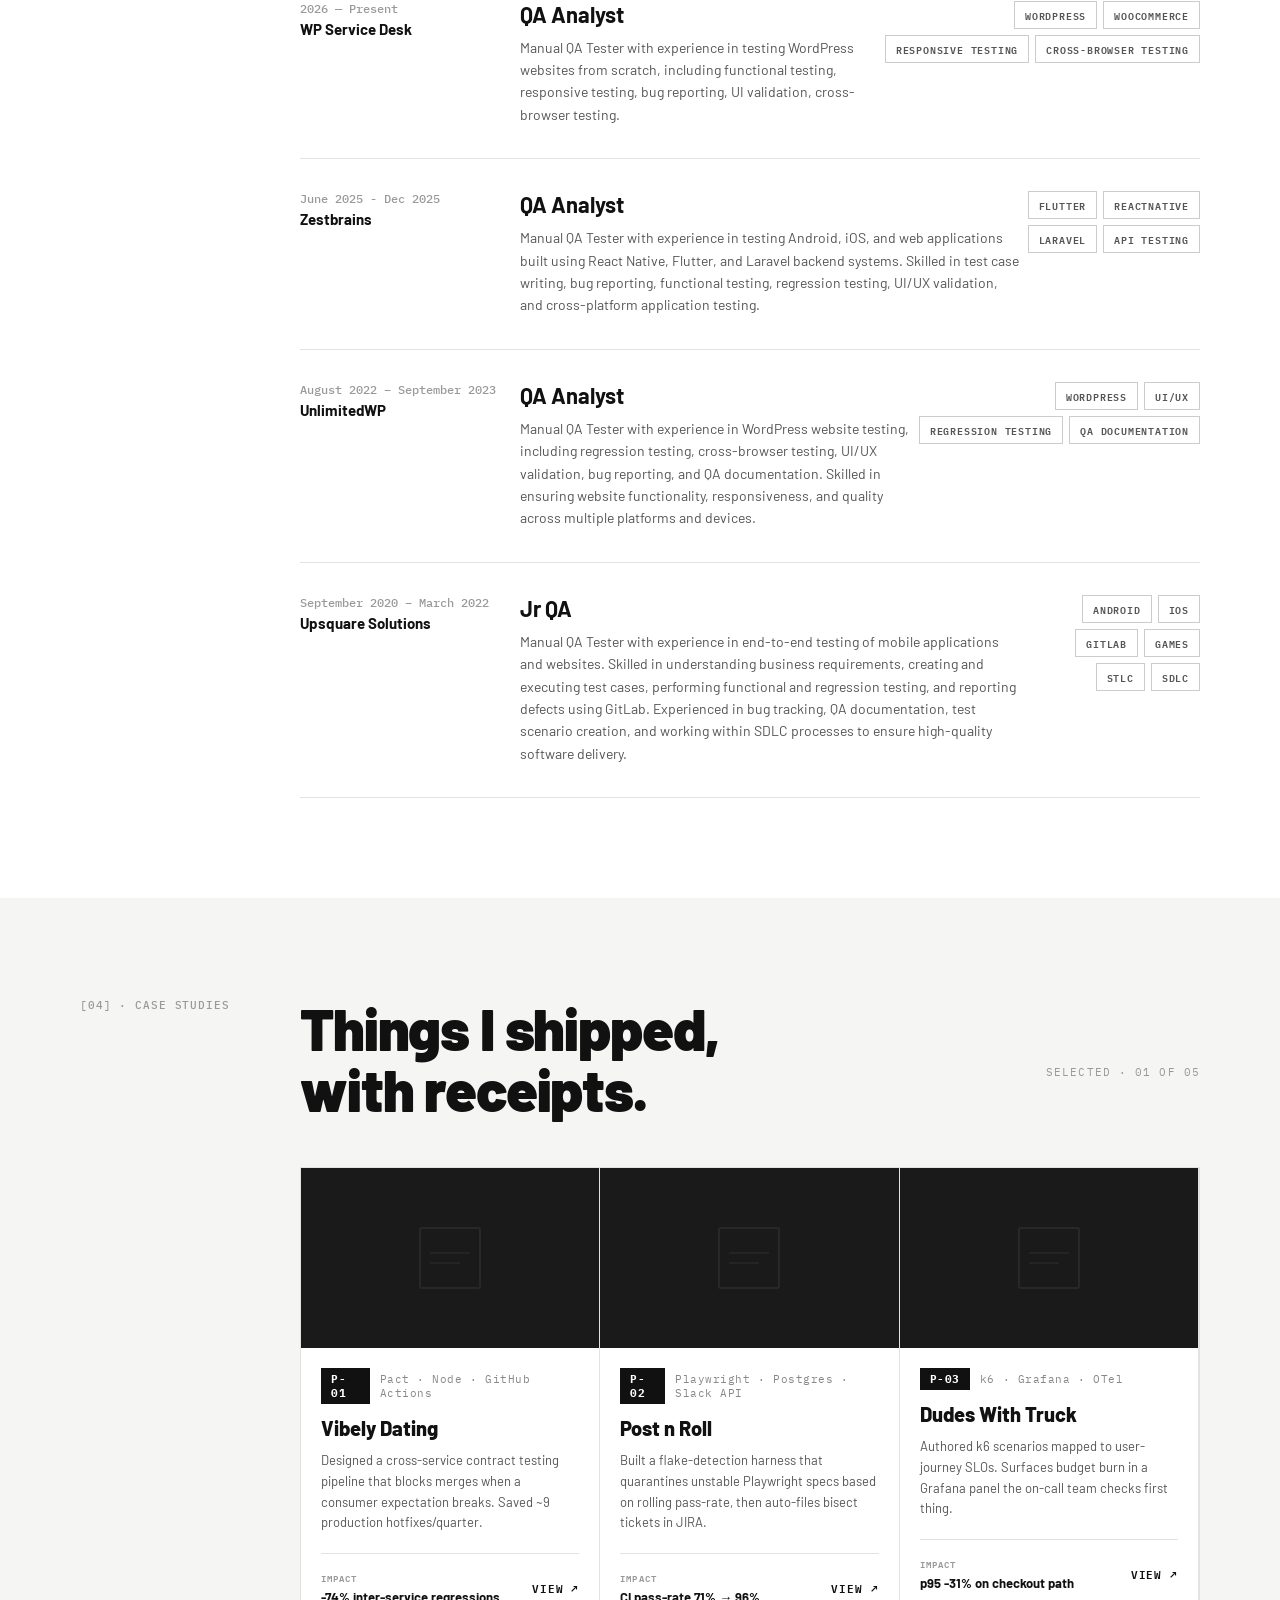
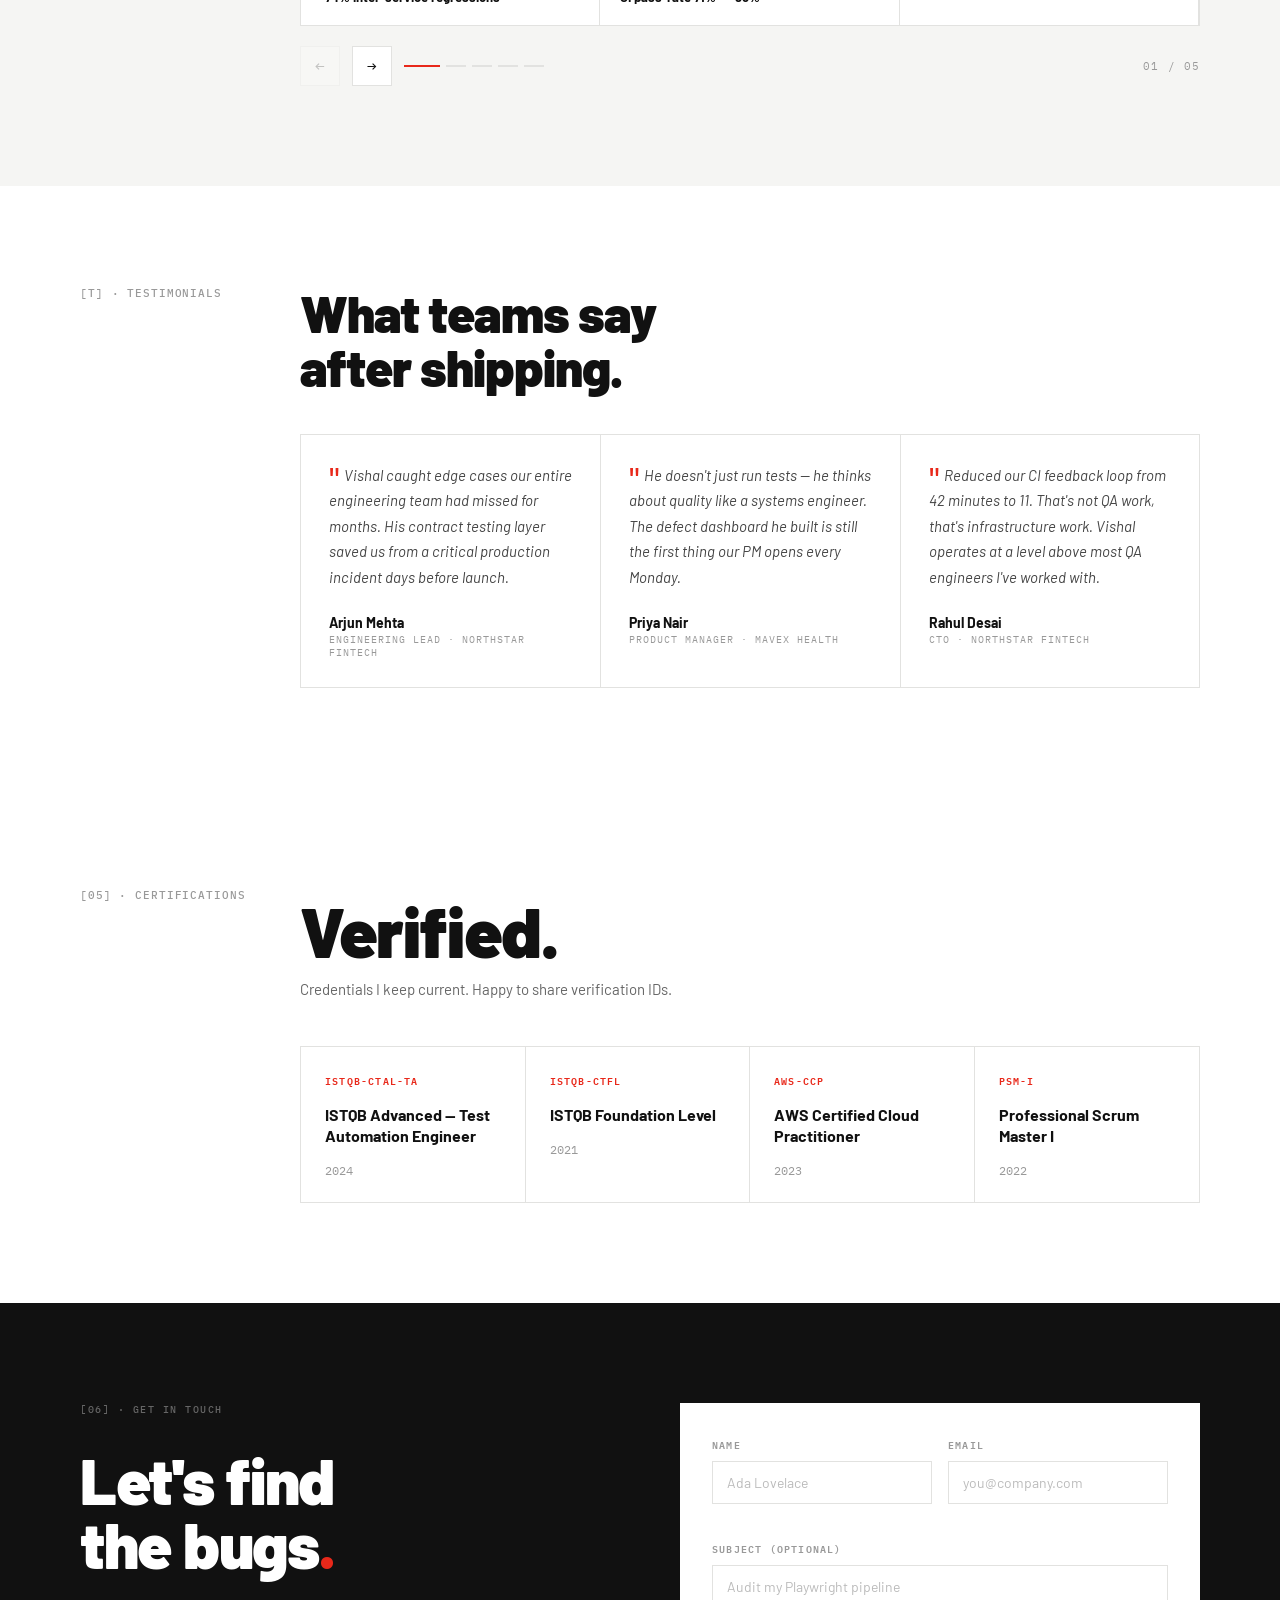
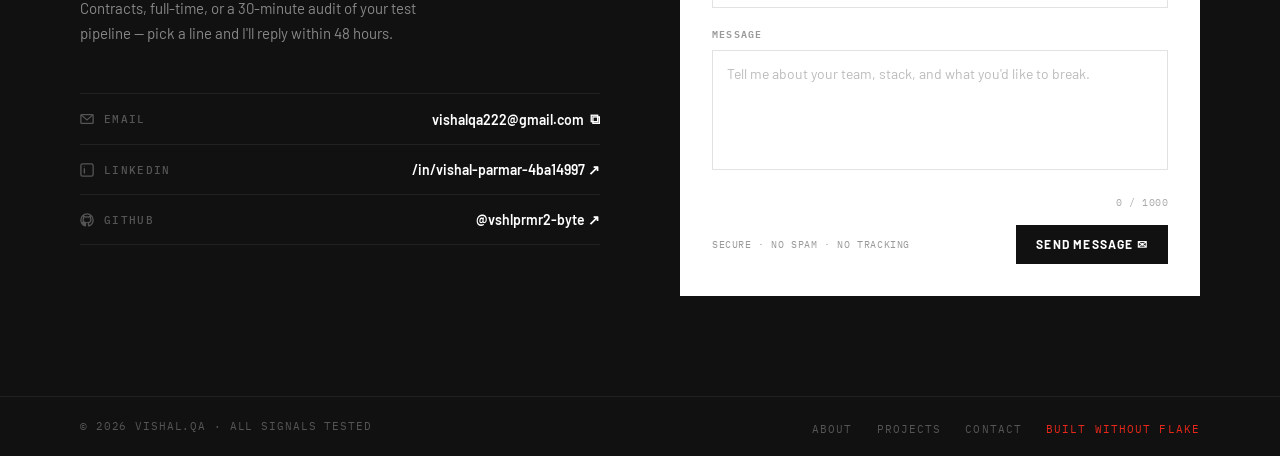
==== commit a5d792bb: "slider update" ====
--- a/index.html
+++ b/index.html
@@ -812,7 +812,8 @@
 
   // ── PROJECT SLIDER ─────────────────────────────────────────────
   (function initProjSlider() {
-    const grid     = document.getElementById("proj-grid");
+    const viewport = document.querySelector(".proj-slider-viewport");
+    const track    = document.getElementById("proj-grid");
     const prevBtn  = document.getElementById("proj-prev");
     const nextBtn  = document.getElementById("proj-next");
     const dotsWrap = document.getElementById("proj-dots");
@@ -827,8 +828,9 @@
     ).join("");
 
     function visibleCount() {
-      if (window.innerWidth <= 768)  return 1;
-      if (window.innerWidth <= 1024) return 2;
+      const w = window.innerWidth;
+      if (w <= 768)  return 1;
+      if (w <= 1024) return 2;
       return 3;
     }
 
@@ -840,43 +842,47 @@
 
     function goTo(idx) {
       current = Math.max(0, Math.min(idx, maxIndex()));
-      const cardW = grid.querySelector(".proj-card").offsetWidth;
-      grid.style.transform = `translateX(-${current * cardW}px)`;
-
-      // dots
+
+      // Use viewport width divided by visible cards for pixel-perfect offset
+      const cardW = viewport.offsetWidth / visibleCount();
+      track.style.transform = `translateX(-${current * cardW}px)`;
+
+      // Sync dots
       dotsWrap.querySelectorAll(".proj-dot").forEach((d, i) =>
         d.classList.toggle("active", i === current)
       );
 
-      // counters
+      // Sync counters
       const disp = current + 1;
       counter.textContent  = `${pad(disp)} / ${pad(total)}`;
       countLbl.textContent = `SELECTED · ${pad(disp)} OF ${pad(total)}`;
 
-      // arrows
+      // Sync arrow states
       prevBtn.disabled = current === 0;
       nextBtn.disabled = current >= maxIndex();
     }
 
+    // Arrow clicks
     prevBtn.addEventListener("click", () => goTo(current - 1));
     nextBtn.addEventListener("click", () => goTo(current + 1));
 
+    // Dot clicks
     dotsWrap.addEventListener("click", e => {
       const btn = e.target.closest(".proj-dot");
       if (btn) goTo(parseInt(btn.dataset.i));
     });
 
-    // Swipe support
+    // Touch / swipe
     let touchStartX = 0;
-    grid.addEventListener("touchstart", e => {
+    track.addEventListener("touchstart", e => {
       touchStartX = e.touches[0].clientX;
     }, { passive: true });
-    grid.addEventListener("touchend", e => {
+    track.addEventListener("touchend", e => {
       const diff = touchStartX - e.changedTouches[0].clientX;
       if (Math.abs(diff) > 40) goTo(diff > 0 ? current + 1 : current - 1);
     });
 
-    // Keyboard (when section is in view)
+    // Keyboard (only when section is visible)
     document.addEventListener("keydown", e => {
       const rect = document.getElementById("projects").getBoundingClientRect();
       if (rect.top < window.innerHeight && rect.bottom > 0) {
@@ -885,9 +891,14 @@
       }
     });
 
-    // Recalc on resize
-    window.addEventListener("resize", () => goTo(current));
-
+    // Recalculate on window resize
+    let resizeTimer;
+    window.addEventListener("resize", () => {
+      clearTimeout(resizeTimer);
+      resizeTimer = setTimeout(() => goTo(current), 80);
+    });
+
+    // Init
     goTo(0);
   })();
 
--- a/style.css
+++ b/style.css
@@ -653,30 +653,89 @@
     margin-bottom: 40px;
   }
 
+  /* ── Slider viewport: clips the scrolling track ── */
   .proj-slider-viewport {
     overflow: hidden;
     position: relative;
     border: 1px solid var(--grid-color);
   }
 
+  /* ── The track: all cards sit side-by-side in a flex row ── */
   .proj-grid {
     display: flex;
     gap: 0;
-    transition: transform 0.45s cubic-bezier(0.25, 1, 0.5, 1);
+    transition: transform 0.48s cubic-bezier(0.25, 1, 0.5, 1);
     will-change: transform;
   }
 
+  /* ── Each card: 1/3 width on desktop ── */
   .proj-card {
     flex: 0 0 calc(100% / 3);
     min-width: calc(100% / 3);
     background: var(--white);
     border-right: 1px solid var(--grid-color);
     overflow: hidden;
+    box-sizing: border-box;
     transition: background 0.2s;
-    box-sizing: border-box;
-  }
-  .proj-card:first-child { border-left: none; }
-  .proj-card:last-child  { border-right: none; }
+  }
+  .proj-card:last-child { border-right: none; }
+
+  /* ── Controls row ── */
+  .proj-controls {
+    display: flex;
+    align-items: center;
+    gap: 12px;
+    margin-top: 20px;
+  }
+
+  .proj-arrow {
+    width: 40px; height: 40px;
+    border: 1px solid var(--grid-color);
+    background: var(--white);
+    color: var(--black);
+    font-size: 16px;
+    display: flex; align-items: center; justify-content: center;
+    cursor: pointer;
+    flex-shrink: 0;
+    user-select: none;
+    font-family: var(--font-mono);
+    transition: background 0.18s, color 0.18s, border-color 0.18s;
+  }
+  .proj-arrow:hover:not(:disabled) {
+    background: var(--black);
+    color: var(--white);
+    border-color: var(--black);
+  }
+  .proj-arrow:disabled {
+    opacity: 0.22;
+    cursor: not-allowed;
+  }
+
+  .proj-dots {
+    display: flex;
+    gap: 6px;
+    align-items: center;
+    flex: 1;
+  }
+  .proj-dot {
+    height: 2px; width: 20px;
+    background: var(--grid-color);
+    border: none; padding: 0;
+    cursor: pointer;
+    transition: width 0.22s, background 0.22s;
+  }
+  .proj-dot.active {
+    width: 36px;
+    background: var(--red);
+  }
+
+  .proj-slide-counter {
+    font-family: var(--font-mono);
+    font-size: 11px;
+    color: #999;
+    letter-spacing: 0.1em;
+    white-space: nowrap;
+  }
 
   .proj-img {
     width: 100%; height: 180px;
@@ -1042,11 +1101,7 @@
   .skill-card:nth-child(3) { border-top: 1px solid var(--grid-color); }
   .skill-card:nth-child(4) { border-top: 1px solid var(--grid-color); }
 
-  .proj-grid { }
-  .proj-card {
-    flex: 0 0 50%;
-    min-width: 50%;
-  }
+  .proj-card { flex: 0 0 50%; min-width: 50%; }
 
   .certs-grid { grid-template-columns: repeat(2, 1fr); }
   .cert-card:nth-child(2) { border-right: none; }
@@ -1141,11 +1196,9 @@
   /* PROJECTS */
   .proj-heading { font-size: clamp(28px, 7vw, 40px); }
   .proj-heading-row { flex-direction: column; gap: 8px; align-items: flex-start; }
-  .proj-card {
-    flex: 0 0 100%;
-    min-width: 100%;
-    border-right: none !important;
-  }
+  .proj-card { flex: 0 0 100%; min-width: 100%; border-right: none; }
+  .proj-controls { margin-top: 14px; gap: 10px; }
+  .proj-arrow { width: 36px; height: 36px; font-size: 14px; }
 
   /* CERTS */
   .certs-heading { font-size: clamp(36px, 9vw, 56px); }
@@ -1259,6 +1312,12 @@
   body.dark-mode .skills-grid,
   body.dark-mode .skill-card { background: #1a1a1a; border-color: #2a2a2a; }
   body.dark-mode .proj-card { background: #1a1a1a; border-color: #2a2a2a; }
+  body.dark-mode .proj-slider-viewport { border-color: #2a2a2a; }
+  body.dark-mode .proj-arrow { background: #1a1a1a; border-color: #2a2a2a; color: #f0f0ee; }
+  body.dark-mode .proj-arrow:hover:not(:disabled) { background: #f0f0ee; color: #111; border-color: #f0f0ee; }
+  body.dark-mode .proj-dot { background: #2a2a2a; }
+  body.dark-mode .proj-dot.active { background: var(--red); }
+  body.dark-mode .proj-slide-counter { color: #666; }
   body.dark-mode .certs-grid,
   body.dark-mode .cert-card { border-color: #2a2a2a; }
   body.dark-mode .exp-item { border-color: #2a2a2a; }
@@ -1282,6 +1341,19 @@
   body.dark-mode .copy-email-btn { color: #f0f0ee; }
   body.dark-mode .copy-email-btn:hover { color: var(--red); }
 
+  /* ── Contact section heading & desc ── */
+  body.dark-mode .contact-heading          { color: #f0f0ee; }
+  body.dark-mode .contact-heading .red-period { color: var(--red); }
+  body.dark-mode .contact-desc             { color: #aaa; }
+  body.dark-mode .contact-section-label    { color: #666; }
+  body.dark-mode .contact-link             { border-color: #2a2a2a; }
+  body.dark-mode .contact-link-label       { color: #777; }
+
+  /* ── Footer text ── */
+  body.dark-mode .footer-copy          { color: #666; }
+  body.dark-mode .footer-links a       { color: #666; }
+  body.dark-mode .footer-links a:hover { color: #f0f0ee; }
+
   /* ── DARK MODE TOGGLE BUTTON ── */
   .dark-toggle {
     position: fixed;
@@ -1370,7 +1442,7 @@
   .page-loader {
     position: fixed;
     inset: 0;
-    background: var(--black);
+    background: #111111;
     z-index: 99999;
     display: flex;
     align-items: center;
@@ -1384,13 +1456,13 @@
     display: flex; align-items: center; gap: 8px;
     font-family: 'Barlow', sans-serif;
     font-weight: 900; font-size: 22px;
-    color: #fff;
+    color: #f0f0ee;
     letter-spacing: -0.02em;
   }
   .loader-red { width: 14px; height: 14px; background: #E8281A; }
   .loader-bar-wrap {
     width: 200px; height: 2px;
-    background: #222;
+    background: #2a2a2a;
     overflow: hidden;
   }
   .loader-bar {
@@ -1407,10 +1479,13 @@
   .loader-text {
     font-family: 'IBM Plex Mono', monospace;
     font-size: 10px; letter-spacing: 0.2em;
-    color: #555; text-transform: uppercase;
+    color: #666; text-transform: uppercase;
     animation: loaderBlink 0.8s steps(1) infinite;
   }
   @keyframes loaderBlink { 50% { opacity: 0; } }
+
+  /* Loader is always dark — deepen slightly in dark mode */
+  body.dark-mode .page-loader { background: #0d0d0d; }
 
   /* ── COUNTER ANIMATION ── */
   .count-animated { transition: all 0.3s; }
@@ -1710,89 +1785,4 @@
     @media (min-width: 769px) {
       .hamburger { display: none !important; }
       .mobile-menu { display: none !important; }
-    }
-/* ════════════════════════════════════════════════════════════════
-   PROJECT SLIDER CONTROLS
-   ════════════════════════════════════════════════════════════════ */
-
-.proj-controls {
-  display: flex;
-  align-items: center;
-  gap: 12px;
-  margin-top: 20px;
-}
-
-.proj-arrow {
-  width: 40px;
-  height: 40px;
-  border: 1px solid var(--grid-color);
-  background: var(--white);
-  color: var(--black);
-  font-size: 16px;
-  display: flex;
-  align-items: center;
-  justify-content: center;
-  cursor: pointer;
-  transition: background 0.18s, color 0.18s, border-color 0.18s;
-  flex-shrink: 0;
-  user-select: none;
-  font-family: var(--font-mono);
-}
-.proj-arrow:hover:not(:disabled) {
-  background: var(--black);
-  color: var(--white);
-  border-color: var(--black);
-}
-.proj-arrow:disabled {
-  opacity: 0.25;
-  cursor: not-allowed;
-}
-
-.proj-dots {
-  display: flex;
-  gap: 6px;
-  align-items: center;
-  flex: 1;
-}
-.proj-dot {
-  height: 2px;
-  width: 20px;
-  background: var(--grid-color);
-  border: none;
-  padding: 0;
-  cursor: pointer;
-  transition: width 0.22s, background 0.22s;
-}
-.proj-dot.active {
-  width: 36px;
-  background: var(--red);
-}
-
-.proj-slide-counter {
-  font-family: var(--font-mono);
-  font-size: 11px;
-  color: #999;
-  letter-spacing: 0.1em;
-  white-space: nowrap;
-}
-
-/* Dark mode controls */
-body.dark-mode .proj-arrow {
-  background: #111;
-  border-color: #2a2a2a;
-  color: #f0f0ee;
-}
-body.dark-mode .proj-arrow:hover:not(:disabled) {
-  background: #f0f0ee;
-  color: #111;
-  border-color: #f0f0ee;
-}
-body.dark-mode .proj-dot { background: #2a2a2a; }
-body.dark-mode .proj-dot.active { background: var(--red); }
-body.dark-mode .proj-slider-viewport { border-color: #2a2a2a; }
-
-/* Responsive controls */
-@media (max-width: 768px) {
-  .proj-controls { margin-top: 14px; gap: 10px; }
-  .proj-arrow { width: 36px; height: 36px; font-size: 14px; }
-}
+    }
